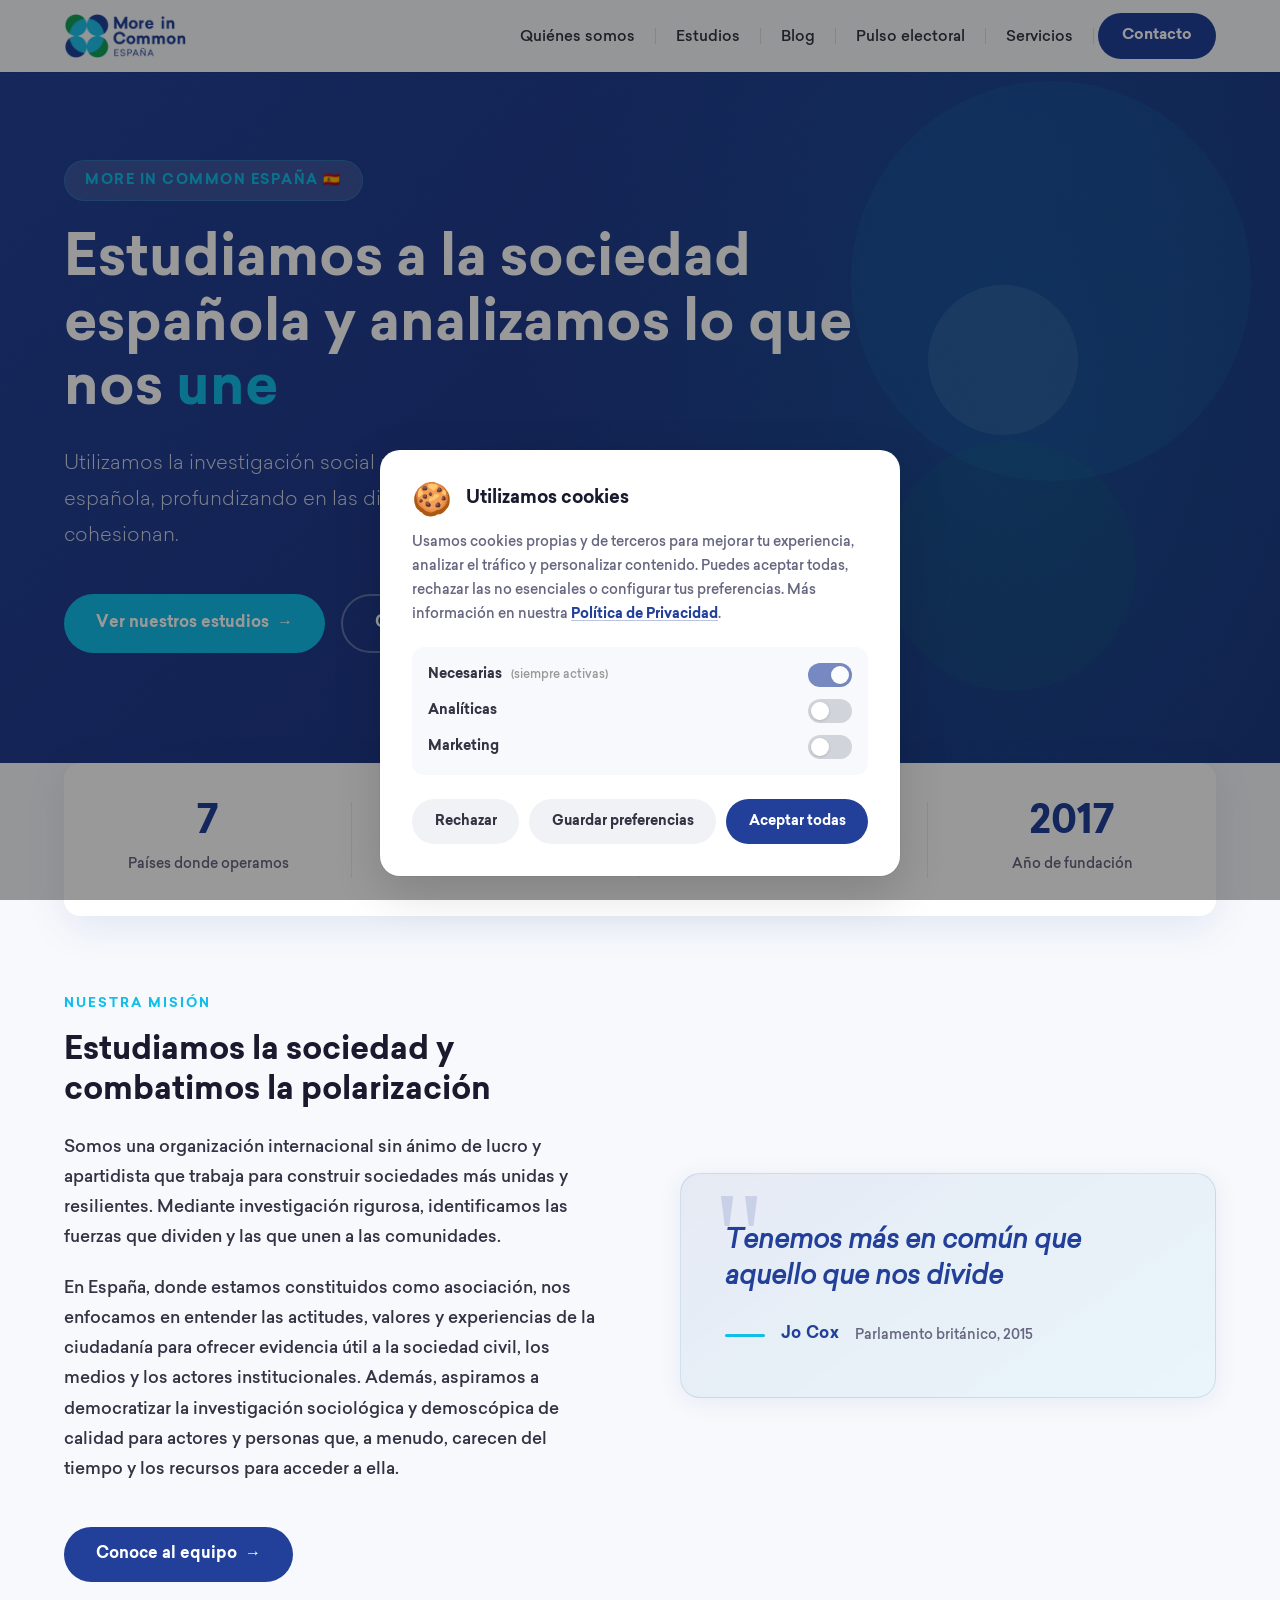
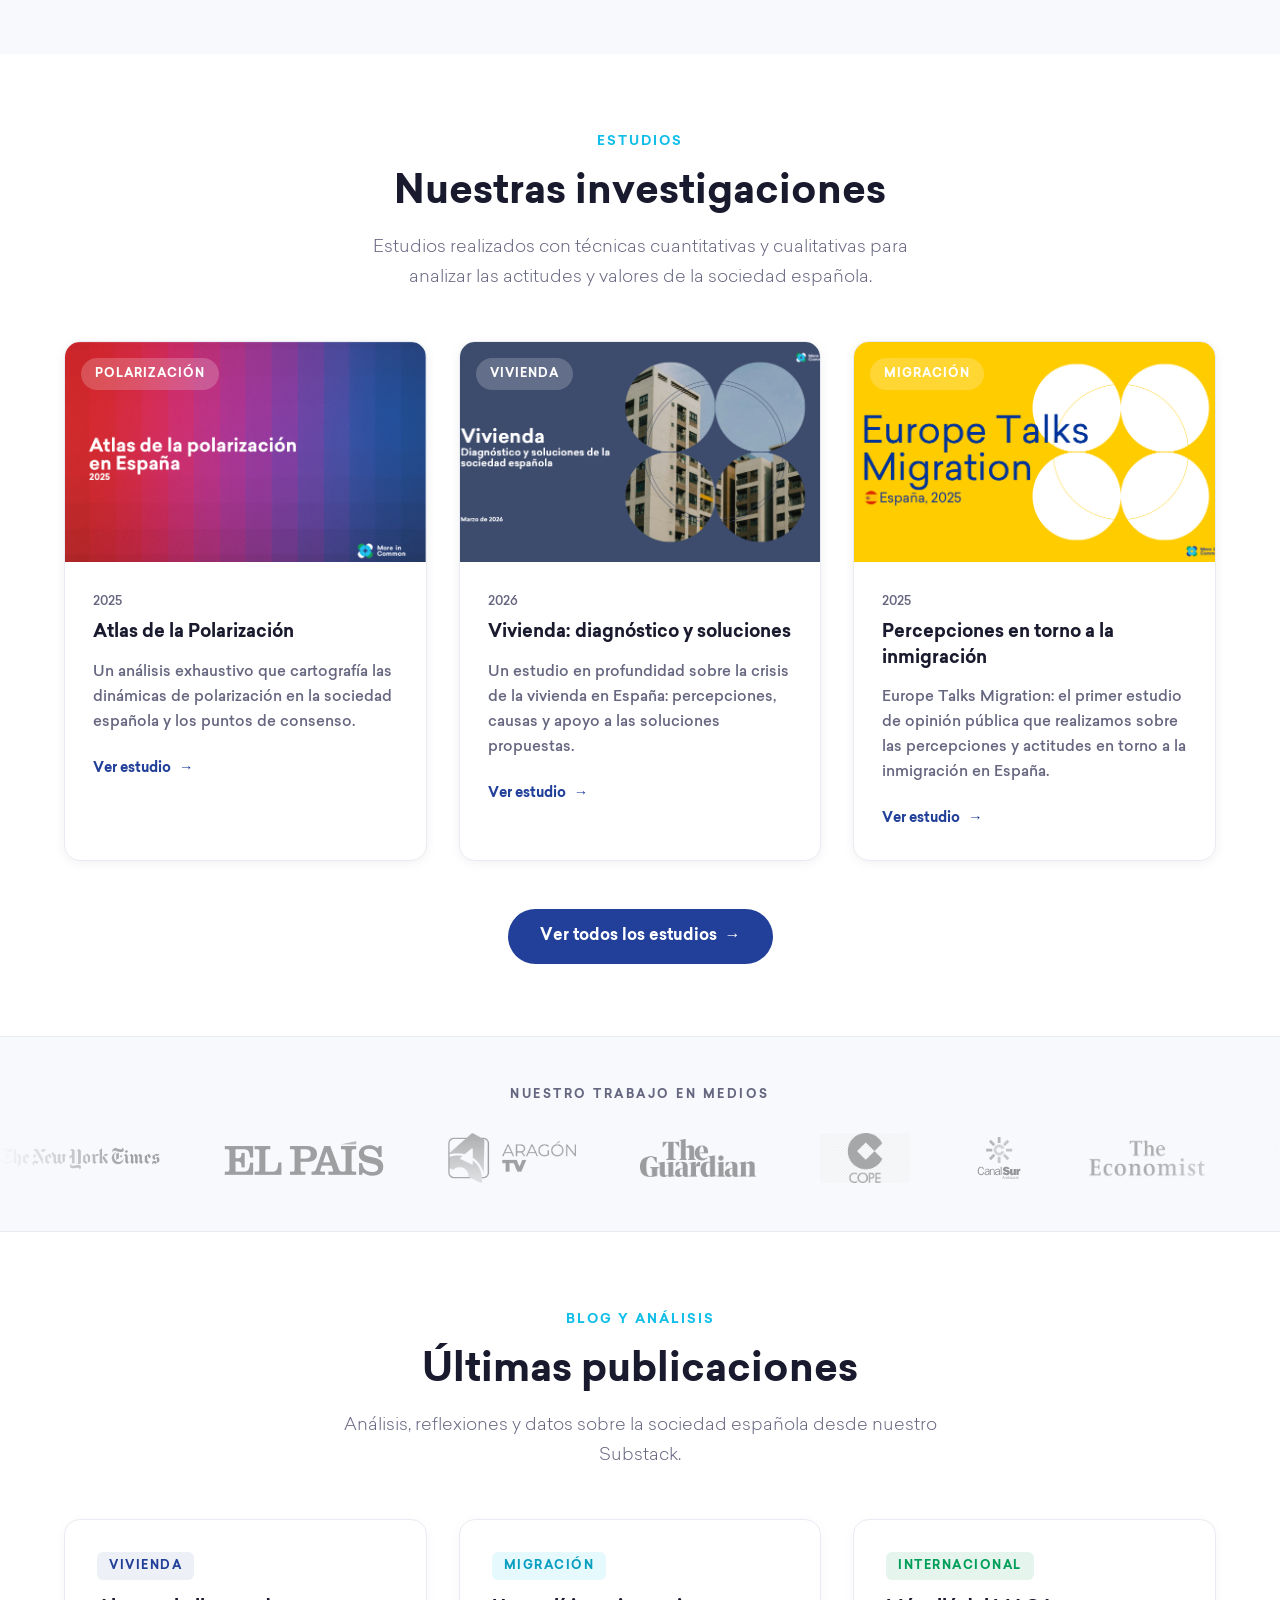
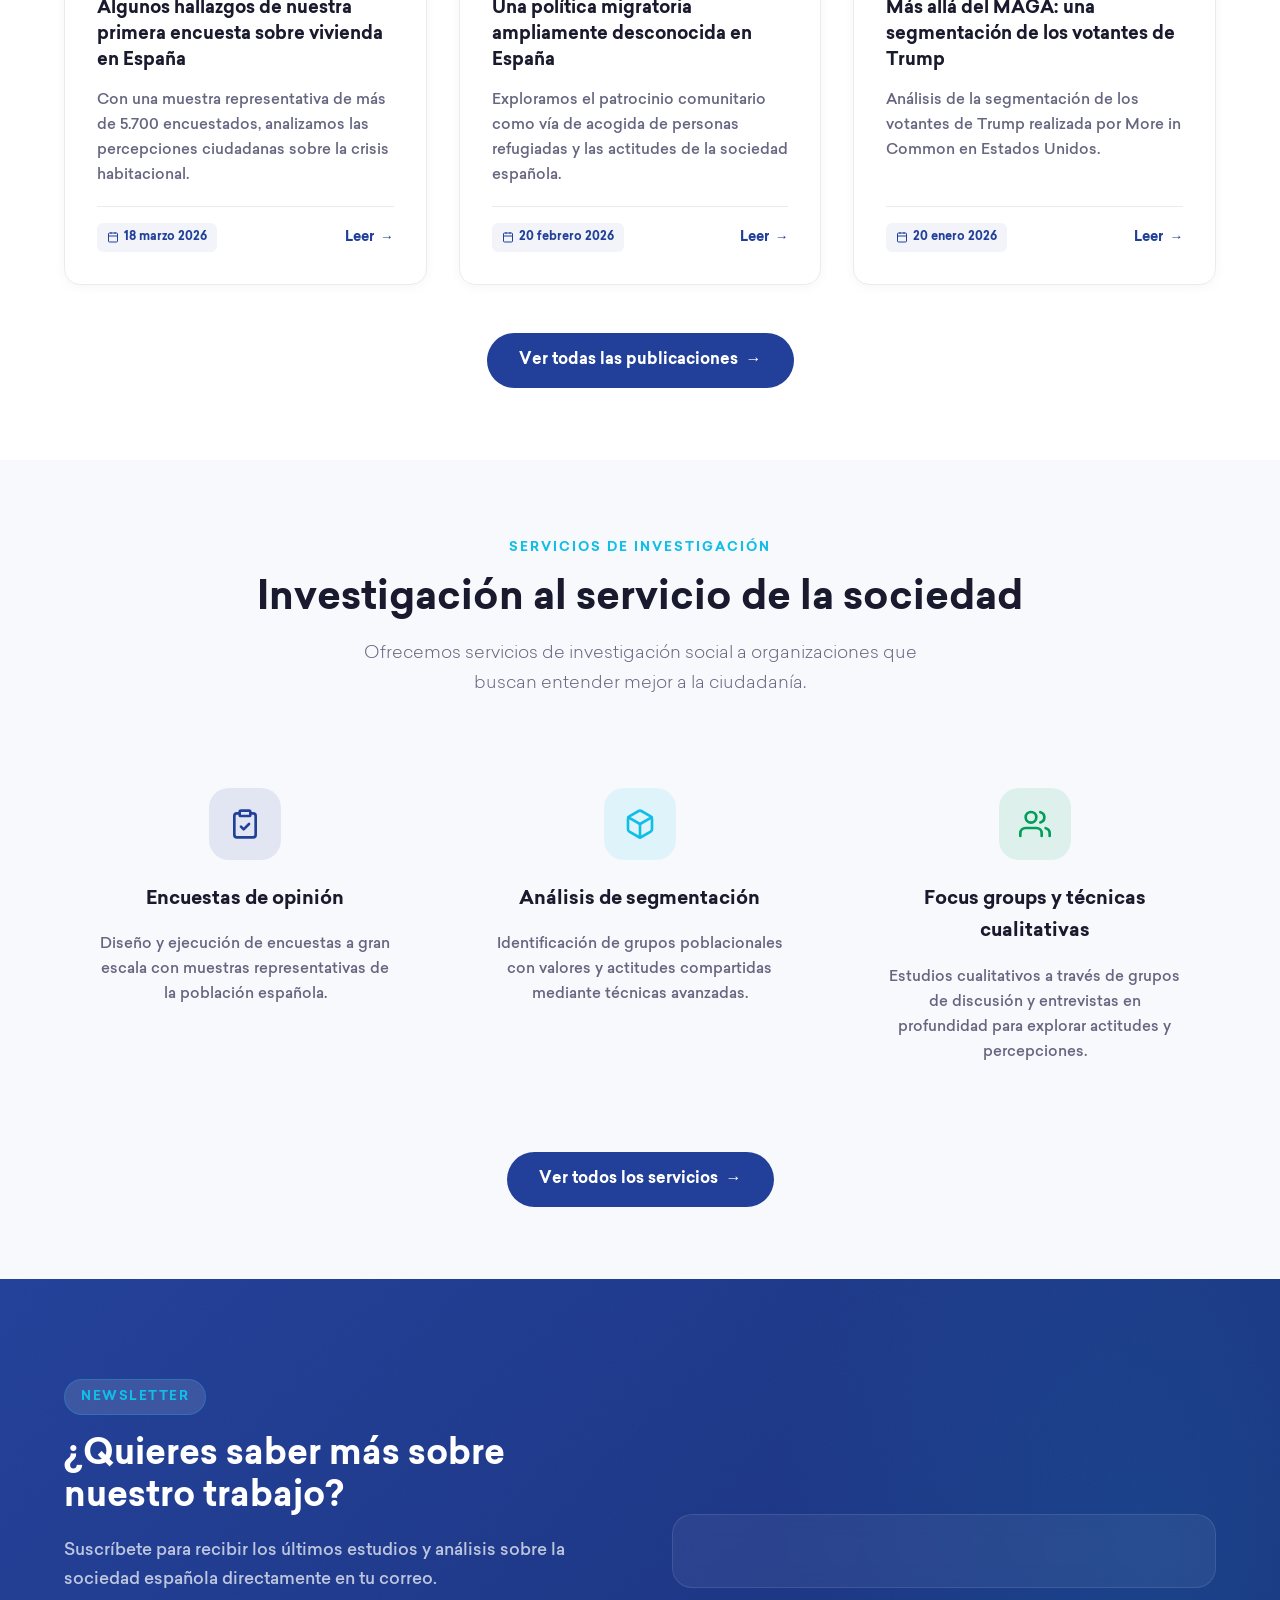
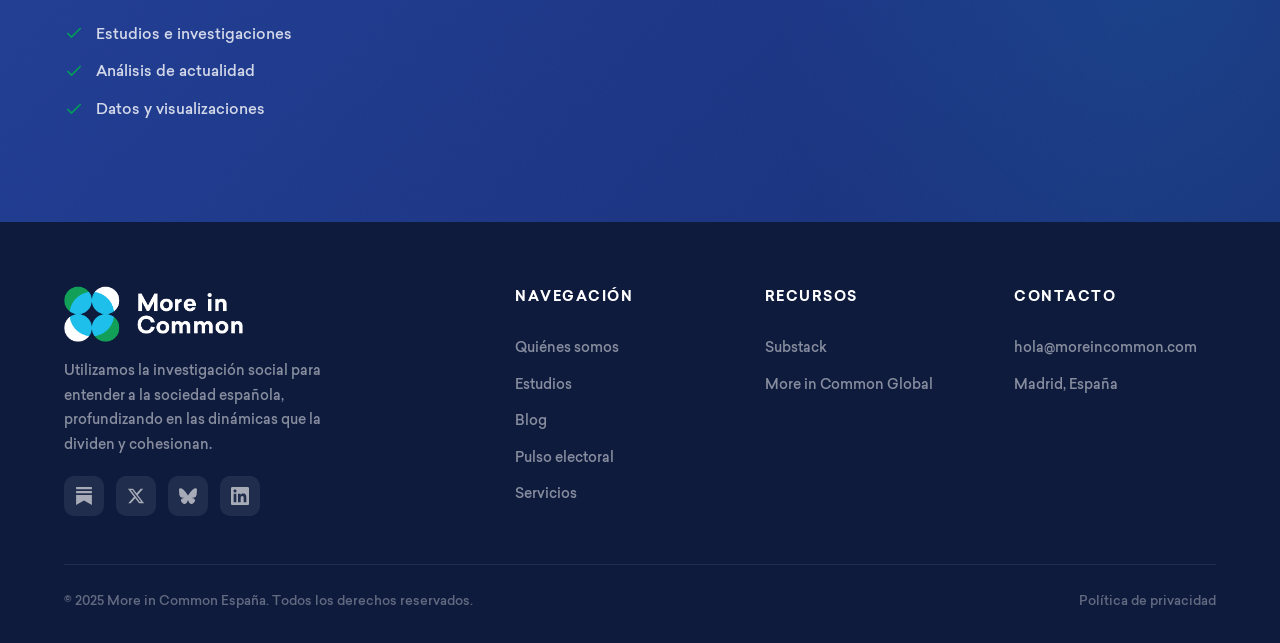
==== index.html @ 40e2f889 "404 analytics" ====
<!DOCTYPE html>
<html lang="es">
<head>
  <meta charset="UTF-8">
  <meta name="viewport" content="width=device-width, initial-scale=1.0">
  <meta name="description" content="Utilizamos la investigación social para entender a la sociedad española, profundizando en las dinámicas que la dividen y cohesionan.">
  <meta property="og:title" content="More in Common España">
  <meta property="og:description" content="Utilizamos la investigación social para entender a la sociedad española, profundizando en las dinámicas que la dividen y cohesionan.">
  <meta property="og:image" content="https://moreincommon.es/images/og-image.png">
  <meta property="og:image:width" content="1200">
  <meta property="og:image:height" content="630">
  <meta property="og:url" content="https://moreincommon.es/">
  <meta property="og:type" content="website">
  <meta property="og:locale" content="es_ES">
  <meta property="og:site_name" content="More in Common España">
  <meta name="twitter:card" content="summary_large_image">
  <meta name="twitter:title" content="More in Common España">
  <meta name="twitter:description" content="Utilizamos la investigación social para entender a la sociedad española, profundizando en las dinámicas que la dividen y cohesionan.">
  <meta name="twitter:image" content="https://moreincommon.es/images/og-image.png">
  <title>More in Common España</title>
  <link rel="canonical" href="https://moreincommon.es/">
  <link rel="icon" type="image/svg+xml" href="images/favicon.svg">
  <link rel="icon" type="image/png" href="images/favicon.png">
  <link rel="apple-touch-icon" href="images/favicon.png">
  <link rel="stylesheet" href="css/styles.css">
  <link rel="stylesheet" href="css/cookie.css">
  <script type="application/ld+json">
  {
    "@context": "https://schema.org",
    "@graph": [
      {
        "@type": "Organization",
        "@id": "https://moreincommon.es/#organization",
        "name": "More in Common España",
        "url": "https://moreincommon.es",
        "logo": {
          "@type": "ImageObject",
          "url": "https://moreincommon.es/images/MiC_logo.png"
        },
        "description": "Organización internacional sin ánimo de lucro de investigación social dedicada a entender las dinámicas que dividen y cohesionan a la sociedad española.",
        "sameAs": [
          "https://x.com/moreincommones",
          "https://www.linkedin.com/company/more-in-common-españa/",
          "https://bsky.app/profile/moreincommones.bsky.social",
          "https://moreincommones.substack.com"
        ],
        "contactPoint": {
          "@type": "ContactPoint",
          "email": "hola@moreincommon.com",
          "contactType": "general"
        },
        "address": {
          "@type": "PostalAddress",
          "addressLocality": "Madrid",
          "addressCountry": "ES"
        },
        "foundingDate": "2017",
        "nonprofitStatus": "NonprofitType"
      },
      {
        "@type": "WebSite",
        "@id": "https://moreincommon.es/#website",
        "name": "More in Common España",
        "url": "https://moreincommon.es",
        "publisher": {
          "@id": "https://moreincommon.es/#organization"
        },
        "inLanguage": "es"
      }
    ]
  }
  </script>
  <!-- Google Analytics (GA4) with Consent Mode -->
  <script src="js/analytics.js"></script>
</head>
<body>

  <!-- ============ NAVIGATION ============ -->
  <nav class="navbar" id="navbar">
    <div class="nav-container">
      <a href="index.html" class="nav-logo">
        <img src="images/MiC_logo.png" alt="More in Common España">
      </a>
      <ul class="nav-links" id="navLinks">
        <li><a href="quienes-somos.html">Quiénes somos</a></li>
        <li><a href="estudios.html">Estudios</a></li>
        <li><a href="blog.html">Blog</a></li>
        <li><a href="pulso-electoral.html">Pulso electoral</a></li>
        <li><a href="servicios.html">Servicios</a></li>
        <li><a href="mailto:hola@moreincommon.com" class="nav-cta">Contacto</a></li>
      </ul>
      <div class="hamburger" id="hamburger" aria-label="Abrir menú" role="button" tabindex="0">
        <span></span>
        <span></span>
        <span></span>
      </div>
    </div>
  </nav>

  <!-- ============ HERO ============ -->
  <section class="hero" id="inicio">
    <div class="container">
      <div class="hero-content">
        <span class="hero-label">More in Common España 🇪🇸</span>
        <h1>Estudiamos a la sociedad española y analizamos lo que nos <span class="highlight">une</span></h1>
        <p>Utilizamos la investigación social para entender a la sociedad española, profundizando en las dinámicas que la dividen y cohesionan.</p>
        <div class="hero-buttons">
          <a href="estudios.html" class="btn btn-primary">Ver nuestros estudios <span>→</span></a>
          <a href="quienes-somos.html" class="btn btn-outline">Conócenos</a>
        </div>
      </div>
    </div>
    <div class="hero-shapes">
      <div class="shape shape-1"></div>
      <div class="shape shape-2"></div>
      <div class="shape shape-3"></div>
    </div>
  </section>

  <!-- ============ STATS BAR ============ -->
  <div class="stats-bar">
    <div class="stats-container">
      <div class="stats-grid">
        <div class="stat-item fade-in">
          <div class="stat-number">7</div>
          <div class="stat-label">Países donde operamos</div>
        </div>
        <div class="stat-item fade-in">
          <div class="stat-number">10+</div>
          <div class="stat-label">Estudios publicados en España</div>
        </div>
        <div class="stat-item fade-in">
          <div class="stat-number">50K+</div>
          <div class="stat-label">Encuestados en España</div>
        </div>
        <div class="stat-item fade-in">
          <div class="stat-number">2017</div>
          <div class="stat-label">Año de fundación</div>
        </div>
      </div>
    </div>
  </div>

  <!-- ============ NUESTRA MISIÓN ============ -->
  <section class="section about" id="mision" style="background: var(--color-off-white);">
    <div class="container">
      <div class="about-grid">
        <div class="about-content fade-in-left">
          <span class="section-tag">Nuestra misión</span>
          <h3>Estudiamos la sociedad y combatimos la polarización</h3>
          <p>Somos una organización internacional sin ánimo de lucro y apartidista que trabaja para construir sociedades más unidas y resilientes. Mediante investigación rigurosa, identificamos las fuerzas que dividen y las que unen a las comunidades.</p>
          <p>En España, donde estamos constituidos como asociación, nos enfocamos en entender las actitudes, valores y experiencias de la ciudadanía para ofrecer evidencia útil a la sociedad civil, los medios y los actores institucionales. Además, aspiramos a democratizar la investigación sociológica y demoscópica de calidad para actores y personas que, a menudo, carecen del tiempo y los recursos para acceder a ella.</p>
          <a href="quienes-somos.html" class="btn btn-dark" style="margin-top: 24px;">Conoce al equipo <span>→</span></a>
        </div>
        <div class="about-visual fade-in-right">
          <div class="quote-card-v2">
            <div class="quote-mark">"</div>
            <blockquote class="quote-text-v2">Tenemos más en común que aquello que nos divide</blockquote>
            <div class="quote-attribution">
              <div class="quote-line"></div>
              <span class="quote-author-v2">Jo Cox</span>
              <span class="quote-year">Parlamento británico, 2015</span>
            </div>
          </div>
        </div>
      </div>
    </div>
  </section>

  <!-- ============ ESTUDIOS PREVIEW ============ -->
  <section class="section studies" id="estudios">
    <div class="container">
      <div class="section-header fade-in">
        <span class="section-tag">Estudios</span>
        <h2 class="section-title">Nuestras investigaciones</h2>
        <p class="section-subtitle">Estudios realizados con técnicas cuantitativas y cualitativas para analizar las actitudes y valores de la sociedad española.</p>
      </div>
      <div class="studies-grid">
        <div class="study-card fade-in">
          <div class="study-card-image">
            <img src="images/estudios/atlas-polarizacion.png" alt="Atlas de la Polarización">
            <span class="study-category">Polarización</span>
          </div>
          <div class="study-card-content">
            <span class="study-date">2025</span>
            <h3>Atlas de la Polarización</h3>
            <p>Un análisis exhaustivo que cartografía las dinámicas de polarización en la sociedad española y los puntos de consenso.</p>
            <a href="estudios.html" class="study-link">Ver estudio <span class="arrow">→</span></a>
          </div>
        </div>
        <div class="study-card fade-in">
          <div class="study-card-image">
            <img src="images/estudios/vivienda-diagnostico-soluciones.png" alt="Vivienda: diagnóstico y soluciones">
            <span class="study-category">Vivienda</span>
          </div>
          <div class="study-card-content">
            <span class="study-date">2026</span>
            <h3>Vivienda: diagnóstico y soluciones</h3>
            <p>Un estudio en profundidad sobre la crisis de la vivienda en España: percepciones, causas y apoyo a las soluciones propuestas.</p>
            <a href="estudios.html" class="study-link">Ver estudio <span class="arrow">→</span></a>
          </div>
        </div>
        <div class="study-card fade-in">
          <div class="study-card-image">
            <img src="images/estudios/percepciones-inmigracion.png" alt="Percepciones en torno a la inmigración">
            <span class="study-category">Migración</span>
          </div>
          <div class="study-card-content">
            <span class="study-date">2025</span>
            <h3>Percepciones en torno a la inmigración</h3>
            <p>Europe Talks Migration: el primer estudio de opinión pública que realizamos sobre las percepciones y actitudes en torno a la inmigración en España.</p>
            <a href="estudios.html" class="study-link">Ver estudio <span class="arrow">→</span></a>
          </div>
        </div>
      </div>
      <div class="section-more fade-in">
        <a href="estudios.html" class="btn btn-dark">Ver todos los estudios <span>→</span></a>
      </div>
    </div>
  </section>

  <!-- ============ MEDIA MARQUEE ============ -->
  <section class="media-section">
    <p class="media-label">Nuestro trabajo en medios</p>
    <div class="marquee">
      <div class="marquee-track">
        <!-- Internacional → Nacional → Regional pattern -->
        <img class="marquee-logo" src="images/medios/nytimes.png" alt="The New York Times">
        <img class="marquee-logo" src="images/medios/elpais.png" alt="El País">
        <img class="marquee-logo marquee-logo-lg" src="images/medios/aragon_tv.png" alt="Aragón TV">
        <img class="marquee-logo" src="images/medios/theguardian.png" alt="The Guardian">
        <img class="marquee-logo marquee-logo-lg" src="images/medios/cope.png" alt="COPE">
        <img class="marquee-logo marquee-logo-lg" src="images/medios/canalsur.svg" alt="Canal Sur">
        <img class="marquee-logo" src="images/medios/economist.png" alt="The Economist">
        <img class="marquee-logo marquee-logo-lg" src="images/medios/antena3.jpg" alt="Antena 3">
        <img class="marquee-logo marquee-logo-lg" src="images/medios/eitb.png" alt="EITB">
        <img class="marquee-logo marquee-logo-lg" src="images/medios/ft.png" alt="Financial Times">
        <img class="marquee-logo" src="images/medios/elmundo.png" alt="El Mundo">
        <img class="marquee-logo" src="images/medios/elperiodico.png" alt="El Periódico">
        <img class="marquee-logo marquee-logo-lg" src="images/medios/lasexta.svg" alt="La Sexta">
        <img class="marquee-logo marquee-logo-lg" src="images/medios/rtve.png" alt="RTVE">
        <img class="marquee-logo marquee-logo-lg" src="images/medios/onda_cero.png" alt="Onda Cero">
        <!-- Duplicate for seamless loop -->
        <img class="marquee-logo" src="images/medios/nytimes.png" alt="The New York Times">
        <img class="marquee-logo" src="images/medios/elpais.png" alt="El País">
        <img class="marquee-logo marquee-logo-lg" src="images/medios/aragon_tv.png" alt="Aragón TV">
        <img class="marquee-logo" src="images/medios/theguardian.png" alt="The Guardian">
        <img class="marquee-logo marquee-logo-lg" src="images/medios/cope.png" alt="COPE">
        <img class="marquee-logo marquee-logo-lg" src="images/medios/canalsur.svg" alt="Canal Sur">
        <img class="marquee-logo" src="images/medios/economist.png" alt="The Economist">
        <img class="marquee-logo marquee-logo-lg" src="images/medios/antena3.jpg" alt="Antena 3">
        <img class="marquee-logo marquee-logo-lg" src="images/medios/eitb.png" alt="EITB">
        <img class="marquee-logo marquee-logo-lg" src="images/medios/ft.png" alt="Financial Times">
        <img class="marquee-logo" src="images/medios/elmundo.png" alt="El Mundo">
        <img class="marquee-logo" src="images/medios/elperiodico.png" alt="El Periódico">
        <img class="marquee-logo marquee-logo-lg" src="images/medios/lasexta.svg" alt="La Sexta">
        <img class="marquee-logo marquee-logo-lg" src="images/medios/rtve.png" alt="RTVE">
        <img class="marquee-logo marquee-logo-lg" src="images/medios/onda_cero.png" alt="Onda Cero">
      </div>
    </div>
  </section>

  <!-- ============ BLOG PREVIEW ============ -->
  <section class="section blog" id="blog" style="background: var(--color-white);">
    <div class="container">
      <div class="section-header fade-in">
        <span class="section-tag">Blog y análisis</span>
        <h2 class="section-title">Últimas publicaciones</h2>
        <p class="section-subtitle">Análisis, reflexiones y datos sobre la sociedad española desde nuestro Substack.</p>
      </div>
      <div class="blog-grid">
        <a href="https://moreincommones.substack.com" target="_blank" class="blog-card fade-in">
          <span class="blog-card-tag tag-blue">Vivienda</span>
          <h3>Algunos hallazgos de nuestra primera encuesta sobre vivienda en España</h3>
          <p>Con una muestra representativa de más de 5.700 encuestados, analizamos las percepciones ciudadanas sobre la crisis habitacional.</p>
          <div class="blog-card-footer">
            <span class="blog-card-date">18 marzo 2026</span>
            <span class="blog-card-read">Leer <span>→</span></span>
          </div>
        </a>
        <a href="https://moreincommones.substack.com" target="_blank" class="blog-card fade-in">
          <span class="blog-card-tag tag-cyan">Migración</span>
          <h3>Una política migratoria ampliamente desconocida en España</h3>
          <p>Exploramos el patrocinio comunitario como vía de acogida de personas refugiadas y las actitudes de la sociedad española.</p>
          <div class="blog-card-footer">
            <span class="blog-card-date">20 febrero 2026</span>
            <span class="blog-card-read">Leer <span>→</span></span>
          </div>
        </a>
        <a href="https://moreincommones.substack.com" target="_blank" class="blog-card fade-in">
          <span class="blog-card-tag tag-green">Internacional</span>
          <h3>Más allá del MAGA: una segmentación de los votantes de Trump</h3>
          <p>Análisis de la segmentación de los votantes de Trump realizada por More in Common en Estados Unidos.</p>
          <div class="blog-card-footer">
            <span class="blog-card-date">20 enero 2026</span>
            <span class="blog-card-read">Leer <span>→</span></span>
          </div>
        </a>
      </div>
      <div class="section-more fade-in">
        <a href="blog.html" class="btn btn-dark">Ver todas las publicaciones <span>→</span></a>
      </div>
    </div>
  </section>

  <!-- ============ SERVICIOS PREVIEW ============ -->
  <section class="section services" id="servicios" style="background: var(--color-off-white);">
    <div class="container">
      <div class="section-header fade-in">
        <span class="section-tag">Servicios de investigación</span>
        <h2 class="section-title">Investigación al servicio de la sociedad</h2>
        <p class="section-subtitle">Ofrecemos servicios de investigación social a organizaciones que buscan entender mejor a la ciudadanía.</p>
      </div>
      <div class="services-grid">
        <div class="service-card fade-in">
          <div class="service-icon si-blue">
            <svg width="32" height="32" fill="none" stroke="currentColor" stroke-width="2" stroke-linecap="round" stroke-linejoin="round" viewBox="0 0 24 24"><path d="M16 4h2a2 2 0 0 1 2 2v14a2 2 0 0 1-2 2H6a2 2 0 0 1-2-2V6a2 2 0 0 1 2-2h2"/><rect x="8" y="2" width="8" height="4" rx="1" ry="1"/><path d="M9 14l2 2 4-4"/></svg>
          </div>
          <h3>Encuestas de opinión</h3>
          <p>Diseño y ejecución de encuestas a gran escala con muestras representativas de la población española.</p>
        </div>
        <div class="service-card fade-in">
          <div class="service-icon si-cyan">
            <svg width="32" height="32" fill="none" stroke="currentColor" stroke-width="2" stroke-linecap="round" stroke-linejoin="round" viewBox="0 0 24 24"><path d="M21 16V8a2 2 0 0 0-1-1.73l-7-4a2 2 0 0 0-2 0l-7 4A2 2 0 0 0 3 8v8a2 2 0 0 0 1 1.73l7 4a2 2 0 0 0 2 0l7-4A2 2 0 0 0 21 16z"/><polyline points="3.27 6.96 12 12.01 20.73 6.96"/><line x1="12" y1="22.08" x2="12" y2="12"/></svg>
          </div>
          <h3>Análisis de segmentación</h3>
          <p>Identificación de grupos poblacionales con valores y actitudes compartidas mediante técnicas avanzadas.</p>
        </div>
        <div class="service-card fade-in">
          <div class="service-icon si-green">
            <svg width="32" height="32" fill="none" stroke="currentColor" stroke-width="2" stroke-linecap="round" stroke-linejoin="round" viewBox="0 0 24 24"><path d="M17 21v-2a4 4 0 0 0-4-4H5a4 4 0 0 0-4 4v2"/><circle cx="9" cy="7" r="4"/><path d="M23 21v-2a4 4 0 0 0-3-3.87"/><path d="M16 3.13a4 4 0 0 1 0 7.75"/></svg>
          </div>
          <h3>Focus groups y técnicas cualitativas</h3>
          <p>Estudios cualitativos a través de grupos de discusión y entrevistas en profundidad para explorar actitudes y percepciones.</p>
        </div>
      </div>
      <div class="section-more fade-in">
        <a href="servicios.html" class="btn btn-dark">Ver todos los servicios <span>→</span></a>
      </div>
    </div>
  </section>

  <!-- ============ NEWSLETTER SECTION ============ -->
  <section class="newsletter-section" id="newsletter">
    <div class="container">
      <div class="newsletter-wrapper">
        <div class="newsletter-text">
          <span class="newsletter-tag">Newsletter</span>
          <h2>¿Quieres saber más sobre nuestro trabajo?</h2>
          <p>Suscríbete para recibir los últimos estudios y análisis sobre la sociedad española directamente en tu correo.</p>
          <div class="newsletter-features">
            <div class="newsletter-feature">
              <svg width="20" height="20" fill="none" stroke="currentColor" stroke-width="2" viewBox="0 0 24 24"><polyline points="20 6 9 17 4 12"/></svg>
              <span>Estudios e investigaciones</span>
            </div>
            <div class="newsletter-feature">
              <svg width="20" height="20" fill="none" stroke="currentColor" stroke-width="2" viewBox="0 0 24 24"><polyline points="20 6 9 17 4 12"/></svg>
              <span>Análisis de actualidad</span>
            </div>
            <div class="newsletter-feature">
              <svg width="20" height="20" fill="none" stroke="currentColor" stroke-width="2" viewBox="0 0 24 24"><polyline points="20 6 9 17 4 12"/></svg>
              <span>Datos y visualizaciones</span>
            </div>
          </div>
        </div>
        <div class="newsletter-form-container">
          <div class="newsletter-form">
            <script src="https://js-eu1.hsforms.net/forms/embed/26724274.js" defer></script>
            <div class="hs-form-frame" data-region="eu1" data-form-id="06fff910-1b04-4523-8947-7f3e236b85d2" data-portal-id="26724274"></div>
          </div>
        </div>
      </div>
    </div>
  </section>

  <!-- ============ FOOTER ============ -->
  <footer class="footer">
    <div class="container">
      <div class="footer-grid">
        <div class="footer-brand">
          <img src="images/mic_logo_white.png" alt="More in Common">
          <p>Utilizamos la investigación social para entender a la sociedad española, profundizando en las dinámicas que la dividen y cohesionan.</p>
          <div class="footer-social">
            <a href="https://moreincommones.substack.com" target="_blank" aria-label="Substack">
              <svg width="18" height="18" viewBox="0 0 24 24" fill="currentColor"><path d="M22.539 8.242H1.46V5.406h21.08v2.836zM1.46 10.812V24L12 18.11 22.54 24V10.812H1.46zM22.54 0H1.46v2.836h21.08V0z"/></svg>
            </a>
            <a href="https://x.com/moreincommones" target="_blank" aria-label="X / Twitter">
              <svg width="18" height="18" fill="currentColor" viewBox="0 0 24 24"><path d="M18.244 2.25h3.308l-7.227 8.26 8.502 11.24H16.17l-5.214-6.817L4.99 21.75H1.68l7.73-8.835L1.254 2.25H8.08l4.713 6.231zm-1.161 17.52h1.833L7.084 4.126H5.117z"/></svg>
            </a>
            <a href="https://bsky.app/profile/moreincommones.bsky.social" target="_blank" aria-label="Bluesky">
              <svg width="18" height="18" fill="currentColor" viewBox="0 0 16 16"><path d="M3.468 1.948C5.303 3.325 7.276 6.118 8 7.616c.725-1.498 2.698-4.29 4.532-5.668C13.855.955 16 .186 16 2.632c0 .489-.28 4.105-.444 4.692-.572 2.04-2.653 2.561-4.504 2.246 3.236.551 4.06 2.375 2.281 4.2-3.376 3.464-4.852-.87-5.23-1.98-.07-.204-.103-.3-.103-.218 0-.081-.033.014-.102.218-.379 1.1-1.855 5.444-5.231 1.98-1.778-1.825-.955-3.65 2.28-4.2-1.85.315-3.932-.205-4.503-2.246C.28 6.737 0 3.12 0 2.632 0 .186 2.145.955 3.468 1.948"/></svg>
            </a>
            <a href="https://www.linkedin.com/company/more-in-common-españa/" target="_blank" aria-label="LinkedIn">
              <svg width="18" height="18" fill="currentColor" viewBox="0 0 24 24"><path d="M20.447 20.452h-3.554v-5.569c0-1.328-.027-3.037-1.852-3.037-1.853 0-2.136 1.445-2.136 2.939v5.667H9.351V9h3.414v1.561h.046c.477-.9 1.637-1.85 3.37-1.85 3.601 0 4.267 2.37 4.267 5.455v6.286zM5.337 7.433c-1.144 0-2.063-.926-2.063-2.065 0-1.138.92-2.063 2.063-2.063 1.14 0 2.064.925 2.064 2.063 0 1.139-.925 2.065-2.064 2.065zm1.782 13.019H3.555V9h3.564v11.452zM22.225 0H1.771C.792 0 0 .774 0 1.729v20.542C0 23.227.792 24 1.771 24h20.451C23.2 24 24 23.227 24 22.271V1.729C24 .774 23.2 0 22.222 0h.003z"/></svg>
            </a>
          </div>
        </div>
        <div class="footer-col">
          <h4>Navegación</h4>
          <a href="quienes-somos.html">Quiénes somos</a>
          <a href="estudios.html">Estudios</a>
          <a href="blog.html">Blog</a>
          <a href="pulso-electoral.html">Pulso electoral</a>
          <a href="servicios.html">Servicios</a>
        </div>
        <div class="footer-col">
          <h4>Recursos</h4>
          <a href="https://moreincommones.substack.com" target="_blank">Substack</a>
          <a href="https://www.moreincommon.com" target="_blank">More in Common Global</a>
        </div>
        <div class="footer-col">
          <h4>Contacto</h4>
          <a href="mailto:hola@moreincommon.com">hola@moreincommon.com</a>
          <a href="#">Madrid, España</a>
        </div>
      </div>
      <div class="footer-bottom">
        <span>&copy; 2025 More in Common España. Todos los derechos reservados.</span>
        <a href="privacidad.html" style="color: rgba(255,255,255,0.35); transition: color 0.3s;">Política de privacidad</a>
      </div>
    </div>
  </footer>

  <script src="js/main.js"></script>
  <script src="js/cookie.js"></script>
</body>
</html>
---- css/styles.css ----
/* ============================================
   MORE IN COMMON SPAIN - STYLES
   Colors:
     Primary:   #2240 99 → #224099
     Secondary: #10BEE8
     Third:     #009E59
   Font: Sailec
   ============================================ */

/* --- Font Faces --- */
@font-face {
  font-family: 'Sailec';
  src: url('../fonts/Sailec Thin.ttf') format('truetype');
  font-weight: 100;
  font-style: normal;
}

@font-face {
  font-family: 'Sailec';
  src: url('../fonts/Sailec Light.ttf') format('truetype');
  font-weight: 300;
  font-style: normal;
}

@font-face {
  font-family: 'Sailec';
  src: url('../fonts/Sailec Medium.ttf') format('truetype');
  font-weight: 500;
  font-style: normal;
}

@font-face {
  font-family: 'Sailec';
  src: url('../fonts/Sailec Bold.ttf') format('truetype');
  font-weight: 700;
  font-style: normal;
}

@font-face {
  font-family: 'Sailec';
  src: url('../fonts/Sailec Regular Italic.ttf') format('truetype');
  font-weight: 400;
  font-style: italic;
}

/* --- CSS Variables --- */
:root {
  --color-primary: #224099;
  --color-secondary: #10BEE8;
  --color-tertiary: #009E59;
  --color-white: #ffffff;
  --color-off-white: #f7f9fc;
  --color-light-gray: #e8ecf2;
  --color-dark: #1a1a2e;
  --color-text: #333344;
  --color-text-light: #666680;
  --font-main: 'Sailec', -apple-system, BlinkMacSystemFont, 'Segoe UI', sans-serif;
  --max-width: 1200px;
  --section-padding: 72px 0;
  --transition: all 0.3s ease;
}

/* --- Reset & Base --- */
*, *::before, *::after {
  margin: 0;
  padding: 0;
  box-sizing: border-box;
}

html {
  scroll-behavior: smooth;
  font-size: 16px;
}

body {
  font-family: var(--font-main);
  color: var(--color-text);
  line-height: 1.7;
  background: var(--color-white);
  overflow-x: hidden;
}

img {
  max-width: 100%;
  height: auto;
  display: block;
}

a {
  text-decoration: none;
  color: inherit;
  transition: var(--transition);
}

ul {
  list-style: none;
}

.container {
  max-width: var(--max-width);
  margin: 0 auto;
  padding: 0 24px;
}

/* --- NAVIGATION --- */
.navbar {
  position: fixed;
  top: 0;
  left: 0;
  width: 100%;
  z-index: 1000;
  background: rgba(255, 255, 255, 0.97);
  backdrop-filter: blur(12px);
  -webkit-backdrop-filter: blur(12px);
  box-shadow: 0 1px 0 rgba(0, 0, 0, 0.06);
  transition: var(--transition);
}

.navbar.scrolled {
  box-shadow: 0 4px 20px rgba(34, 64, 153, 0.08);
}

.nav-container {
  max-width: var(--max-width);
  margin: 0 auto;
  padding: 0 24px;
  display: flex;
  align-items: center;
  justify-content: space-between;
  height: 72px;
}

.nav-logo img {
  height: 44px;
  width: auto;
  max-width: 200px;
}

.nav-links {
  display: flex;
  align-items: center;
  gap: 4px;
}

.nav-links li {
  position: relative;
  display: flex;
  align-items: center;
}

.nav-links li:not(:last-child)::after {
  content: '';
  width: 1px;
  height: 16px;
  background: rgba(0, 0, 0, 0.1);
  margin-left: 4px;
  flex-shrink: 0;
}

.nav-links a {
  font-weight: 500;
  font-size: 0.95rem;
  color: var(--color-text);
  padding: 8px 16px;
  border-radius: 8px;
  transition: var(--transition);
  position: relative;
  white-space: nowrap;
}

.nav-links a:hover {
  color: var(--color-primary);
  background: rgba(34, 64, 153, 0.06);
}

.nav-links a.active {
  color: var(--color-primary);
  font-weight: 700;
}

.nav-cta {
  background: var(--color-primary) !important;
  color: var(--color-white) !important;
  font-weight: 600 !important;
  padding: 10px 24px !important;
  border-radius: 50px !important;
}

.nav-cta:hover {
  background: #1a3380 !important;
  transform: translateY(-1px);
  box-shadow: 0 4px 12px rgba(34, 64, 153, 0.3);
}

/* Hamburger */
.hamburger {
  display: none;
  flex-direction: column;
  cursor: pointer;
  gap: 5px;
  padding: 4px;
}

.hamburger span {
  width: 24px;
  height: 2.5px;
  background: var(--color-dark);
  border-radius: 2px;
  transition: var(--transition);
}

.hamburger.active span:nth-child(1) {
  transform: rotate(45deg) translate(5px, 5px);
}

.hamburger.active span:nth-child(2) {
  opacity: 0;
}

.hamburger.active span:nth-child(3) {
  transform: rotate(-45deg) translate(5px, -5px);
}

/* --- HERO SECTION --- */
@keyframes heroGradient {
  0% { background-position: 0% 50%; }
  50% { background-position: 100% 50%; }
  100% { background-position: 0% 50%; }
}

.hero {
  padding: 160px 0 160px;
  background: linear-gradient(135deg, #224099, #1a3380, #162c6e, #1a3380, #224099);
  background-size: 300% 300%;
  animation: heroGradient 12s ease infinite;
  position: relative;
  overflow: hidden;
}

.hero::before {
  content: '';
  position: absolute;
  top: -50%;
  right: -20%;
  width: 80%;
  height: 200%;
  background: radial-gradient(ellipse, rgba(16, 190, 232, 0.15) 0%, transparent 70%);
  pointer-events: none;
}

.hero::after {
  content: '';
  position: absolute;
  bottom: -30%;
  left: -10%;
  width: 60%;
  height: 150%;
  background: radial-gradient(ellipse, rgba(0, 158, 89, 0.1) 0%, transparent 70%);
  pointer-events: none;
}

.hero-content {
  position: relative;
  z-index: 1;
  max-width: 800px;
}

.hero-label {
  display: inline-block;
  background: rgba(255, 255, 255, 0.12);
  color: var(--color-secondary);
  font-weight: 600;
  font-size: 0.85rem;
  padding: 8px 20px;
  border-radius: 50px;
  letter-spacing: 1.5px;
  text-transform: uppercase;
  margin-bottom: 28px;
  border: 1px solid rgba(16, 190, 232, 0.25);
}

.hero h1 {
  font-size: 3.5rem;
  font-weight: 700;
  color: var(--color-white);
  line-height: 1.15;
  margin-bottom: 24px;
}

.hero h1 .highlight {
  color: var(--color-secondary);
}

.hero p {
  font-size: 1.25rem;
  color: rgba(255, 255, 255, 0.8);
  line-height: 1.8;
  margin-bottom: 40px;
  font-weight: 300;
  max-width: 620px;
}

.hero-buttons {
  display: flex;
  gap: 16px;
  flex-wrap: wrap;
}

.btn {
  display: inline-flex;
  align-items: center;
  gap: 8px;
  font-family: var(--font-main);
  font-weight: 600;
  font-size: 1rem;
  padding: 14px 32px;
  border-radius: 50px;
  border: none;
  cursor: pointer;
  transition: var(--transition);
}

.btn-primary {
  background: var(--color-secondary);
  color: var(--color-white);
}

.btn-primary:hover {
  background: #0dadd4;
  transform: translateY(-2px);
  box-shadow: 0 6px 20px rgba(16, 190, 232, 0.35);
}

.btn-outline {
  background: transparent;
  color: var(--color-white);
  border: 2px solid rgba(255, 255, 255, 0.3);
}

.btn-outline:hover {
  border-color: var(--color-white);
  background: rgba(255, 255, 255, 0.1);
  transform: translateY(-2px);
}

/* Decorative shapes in hero */
.hero-shapes {
  position: absolute;
  top: 0;
  right: 0;
  width: 45%;
  height: 100%;
  z-index: 0;
  pointer-events: none;
}

.shape {
  position: absolute;
  border-radius: 50%;
  opacity: 0.08;
}

.shape-1 {
  width: 400px;
  height: 400px;
  background: var(--color-secondary);
  top: 10%;
  right: 5%;
}

.shape-2 {
  width: 250px;
  height: 250px;
  background: var(--color-tertiary);
  bottom: 15%;
  right: 25%;
}

.shape-3 {
  width: 150px;
  height: 150px;
  background: var(--color-white);
  top: 35%;
  right: 35%;
}

/* --- STATS BAR --- */
.stats-bar {
  background: var(--color-off-white);
  padding: 0;
  position: relative;
  z-index: 2;
  margin-top: -50px;
}

.stats-container {
  max-width: var(--max-width);
  margin: 0 auto;
  padding: 0 24px;
}

.stats-grid {
  display: grid;
  grid-template-columns: repeat(4, 1fr);
  background: var(--color-white);
  border-radius: 16px;
  box-shadow: 0 10px 40px rgba(34, 64, 153, 0.1);
  overflow: hidden;
}

.stat-item {
  text-align: center;
  padding: 40px 24px;
  position: relative;
}

.stat-item:not(:last-child)::after {
  content: '';
  position: absolute;
  right: 0;
  top: 25%;
  height: 50%;
  width: 1px;
  background: var(--color-light-gray);
}

.stat-number {
  font-size: 2.5rem;
  font-weight: 700;
  color: var(--color-primary);
  line-height: 1;
  margin-bottom: 8px;
}

.stat-label {
  font-size: 0.9rem;
  color: var(--color-text-light);
  font-weight: 500;
}

/* --- MEDIA MARQUEE --- */
.media-section {
  padding: 48px 0;
  background: var(--color-off-white);
  border-top: 1px solid var(--color-light-gray);
  border-bottom: 1px solid var(--color-light-gray);
  overflow: hidden;
}

.media-label {
  text-align: center;
  font-size: 0.75rem;
  font-weight: 700;
  text-transform: uppercase;
  letter-spacing: 2.5px;
  color: var(--color-text-light);
  margin-bottom: 28px;
}

.marquee {
  position: relative;
  width: 100%;
  overflow: hidden;
  mask-image: linear-gradient(to right, transparent, black 10%, black 90%, transparent);
  -webkit-mask-image: linear-gradient(to right, transparent, black 10%, black 90%, transparent);
}

@keyframes marqueeScroll {
  0% { transform: translateX(0); }
  100% { transform: translateX(-50%); }
}

.marquee-track {
  display: flex;
  align-items: center;
  gap: 64px;
  width: max-content;
  animation: marqueeScroll 45s linear infinite;
}

.marquee:hover .marquee-track {
  animation-play-state: paused;
}

.marquee-logo {
  height: 38px;
  max-width: 160px;
  width: auto;
  object-fit: contain;
  opacity: 0.4;
  transition: opacity 0.3s;
  flex-shrink: 0;
  filter: grayscale(100%);
}

.marquee-logo:hover {
  opacity: 0.7;
}

.marquee-logo-lg {
  height: 50px;
  max-width: 180px;
}

@media (max-width: 768px) {
  .marquee-track {
    gap: 48px;
  }

  .marquee-logo {
    height: 28px;
    max-width: 120px;
  }

  .marquee-logo-lg {
    height: 36px;
    max-width: 140px;
  }
}

/* --- SECTION COMMON --- */
.section {
  padding: var(--section-padding);
}

.section-header {
  text-align: center;
  margin-bottom: 48px;
}

.section-tag {
  display: inline-block;
  font-size: 0.8rem;
  font-weight: 700;
  letter-spacing: 2px;
  text-transform: uppercase;
  color: var(--color-secondary);
  margin-bottom: 16px;
}

.section-title {
  font-size: 2.5rem;
  font-weight: 700;
  color: var(--color-dark);
  margin-bottom: 16px;
  line-height: 1.2;
}

.section-subtitle {
  font-size: 1.1rem;
  color: var(--color-text-light);
  max-width: 600px;
  margin: 0 auto;
  font-weight: 300;
}

.date-badge {
  display: inline-block;
  background: rgba(16, 190, 232, 0.1);
  color: var(--color-secondary);
  font-size: 0.8rem;
  font-weight: 700;
  padding: 6px 16px;
  border-radius: 50px;
  letter-spacing: 0.5px;
  margin-bottom: 16px;
  border: 1px solid rgba(16, 190, 232, 0.2);
}

/* --- QUIENES SOMOS --- */
.about {
  background: var(--color-off-white);
}

.about-grid {
  display: grid;
  grid-template-columns: 1fr 1fr;
  gap: 80px;
  align-items: center;
}

.about-content h3 {
  font-size: 2rem;
  color: var(--color-dark);
  margin-bottom: 20px;
  font-weight: 700;
  line-height: 1.25;
}

.about-content p {
  font-size: 1.05rem;
  color: var(--color-text);
  margin-bottom: 20px;
  line-height: 1.8;
}

.about-values {
  display: grid;
  grid-template-columns: 1fr 1fr;
  gap: 24px;
  margin-top: 36px;
}

.value-card {
  background: var(--color-white);
  padding: 28px;
  border-radius: 12px;
  box-shadow: 0 2px 12px rgba(0, 0, 0, 0.04);
  transition: var(--transition);
}

.value-card:hover {
  transform: translateY(-4px);
  box-shadow: 0 8px 24px rgba(34, 64, 153, 0.1);
}

.value-icon {
  width: 48px;
  height: 48px;
  border-radius: 12px;
  display: flex;
  align-items: center;
  justify-content: center;
  font-size: 1.4rem;
  margin-bottom: 16px;
}

.value-icon.blue { background: rgba(34, 64, 153, 0.1); color: var(--color-primary); }
.value-icon.cyan { background: rgba(16, 190, 232, 0.1); color: var(--color-secondary); }
.value-icon.green { background: rgba(0, 158, 89, 0.1); color: var(--color-tertiary); }

.value-card h4 {
  font-size: 1rem;
  color: var(--color-dark);
  margin-bottom: 8px;
  font-weight: 700;
}

.value-card p {
  font-size: 0.9rem;
  color: var(--color-text-light);
  line-height: 1.6;
}

/* About visual side */
.about-visual {
  position: relative;
}

.about-image-main {
  width: 100%;
  aspect-ratio: 4/3;
  background: linear-gradient(135deg, var(--color-primary), #1a3380);
  border-radius: 20px;
  display: flex;
  align-items: center;
  justify-content: center;
  overflow: hidden;
  position: relative;
}

.about-image-main .pattern-grid {
  position: absolute;
  top: 0;
  left: 0;
  width: 100%;
  height: 100%;
  background-image:
    radial-gradient(circle at 25% 25%, rgba(16, 190, 232, 0.3) 0%, transparent 50%),
    radial-gradient(circle at 75% 75%, rgba(0, 158, 89, 0.2) 0%, transparent 50%);
}

.about-image-main .icon-large {
  font-size: 5rem;
  color: rgba(255, 255, 255, 0.9);
  z-index: 1;
}

.about-floating-card {
  position: absolute;
  bottom: -24px;
  right: -24px;
  background: var(--color-white);
  padding: 20px 28px;
  border-radius: 12px;
  box-shadow: 0 8px 30px rgba(0, 0, 0, 0.12);
  display: flex;
  align-items: center;
  gap: 16px;
}

.about-floating-card .afc-icon {
  width: 48px;
  height: 48px;
  background: rgba(0, 158, 89, 0.1);
  border-radius: 50%;
  display: flex;
  align-items: center;
  justify-content: center;
  font-size: 1.3rem;
  color: var(--color-tertiary);
}

.about-floating-card .afc-text strong {
  display: block;
  font-size: 1.5rem;
  color: var(--color-dark);
  line-height: 1;
}

.about-floating-card .afc-text span {
  font-size: 0.85rem;
  color: var(--color-text-light);
}

/* Quote card v2 */
.quote-card-v2 {
  background: linear-gradient(145deg, rgba(34, 64, 153, 0.08) 0%, rgba(16, 190, 232, 0.06) 100%);
  border-radius: 20px;
  padding: 48px 44px;
  position: relative;
  border: 1px solid rgba(34, 64, 153, 0.12);
  box-shadow: 0 4px 24px rgba(34, 64, 153, 0.08);
}

.quote-mark {
  font-family: Georgia, 'Times New Roman', serif;
  font-size: 8rem;
  line-height: 0.6;
  color: var(--color-primary);
  opacity: 0.15;
  position: absolute;
  top: 24px;
  left: 32px;
  pointer-events: none;
}

.quote-text-v2 {
  font-size: 1.6rem;
  font-weight: 700;
  color: var(--color-primary);
  line-height: 1.4;
  margin: 0 0 28px 0;
  padding: 0;
  border: none;
  font-style: italic;
  position: relative;
  z-index: 1;
}

.quote-attribution {
  display: flex;
  align-items: center;
  gap: 16px;
}

.quote-line {
  width: 40px;
  height: 3px;
  background: var(--color-secondary);
  border-radius: 2px;
  flex-shrink: 0;
}

.quote-author-v2 {
  font-size: 1rem;
  font-weight: 700;
  color: var(--color-primary);
  letter-spacing: 0.3px;
}

.quote-year {
  font-size: 0.85rem;
  color: var(--color-text-light);
  font-weight: 400;
}

@media (max-width: 768px) {
  .quote-card-v2 {
    padding: 36px 28px;
  }

  .quote-text-v2 {
    font-size: 1.3rem;
  }

  .quote-mark {
    font-size: 6rem;
    top: 16px;
    left: 20px;
  }
}

/* --- ESTUDIOS --- */
.studies {
  background: var(--color-white);
}

.studies-grid {
  display: grid;
  grid-template-columns: repeat(3, 1fr);
  gap: 32px;
}

.study-card {
  background: var(--color-white);
  border-radius: 16px;
  overflow: hidden;
  box-shadow: 0 2px 12px rgba(0, 0, 0, 0.06);
  transition: var(--transition);
  border: 1px solid var(--color-light-gray);
}

.study-card:hover {
  transform: translateY(-6px);
  box-shadow: 0 12px 36px rgba(34, 64, 153, 0.12);
  border-color: transparent;
}

.study-card-image {
  height: 220px;
  position: relative;
  overflow: hidden;
}

.study-card-image img {
  width: 100%;
  height: 100%;
  object-fit: cover;
  object-position: top center;
  transition: var(--transition);
}

.study-card:hover .study-card-image img {
  transform: scale(1.03);
}

.study-card-image .study-gradient {
  width: 100%;
  height: 100%;
}

.gradient-1 {
  background: linear-gradient(135deg, #224099 0%, #10BEE8 100%);
}

.gradient-2 {
  background: linear-gradient(135deg, #009E59 0%, #10BEE8 100%);
}

.gradient-3 {
  background: linear-gradient(135deg, #224099 0%, #009E59 100%);
}

.study-card-image .study-icon {
  position: absolute;
  top: 50%;
  left: 50%;
  transform: translate(-50%, -50%);
  font-size: 3rem;
  color: rgba(255, 255, 255, 0.85);
}

.study-category {
  position: absolute;
  top: 16px;
  left: 16px;
  background: rgba(255, 255, 255, 0.2);
  backdrop-filter: blur(8px);
  color: var(--color-white);
  font-size: 0.75rem;
  font-weight: 600;
  padding: 6px 14px;
  border-radius: 50px;
  text-transform: uppercase;
  letter-spacing: 1px;
}

.study-card-content {
  padding: 28px;
}

.study-card-content h3 {
  font-size: 1.15rem;
  font-weight: 700;
  color: var(--color-dark);
  margin-bottom: 12px;
  line-height: 1.4;
}

.study-card-content p {
  font-size: 0.92rem;
  color: var(--color-text-light);
  line-height: 1.7;
  margin-bottom: 20px;
}

.study-link {
  display: inline-flex;
  align-items: center;
  gap: 8px;
  color: var(--color-primary);
  font-weight: 600;
  font-size: 0.9rem;
  transition: var(--transition);
}

.study-link:hover {
  gap: 12px;
  color: #1a3380;
}

.study-link .arrow {
  transition: var(--transition);
}

.study-download {
  display: inline-flex;
  align-items: center;
  gap: 8px;
  color: var(--color-white);
  background: var(--color-tertiary);
  font-weight: 600;
  font-size: 0.85rem;
  padding: 10px 20px;
  border-radius: 50px;
  transition: var(--transition);
  margin-top: 4px;
}

.study-download:hover {
  background: #008a4d;
  transform: translateY(-1px);
  box-shadow: 0 4px 12px rgba(0, 158, 89, 0.3);
}

.study-download svg {
  flex-shrink: 0;
}

.study-date {
  display: block;
  font-size: 0.8rem;
  color: var(--color-text-light);
  font-weight: 500;
  margin-bottom: 8px;
}

/* --- BLOG --- */
.blog {
  background: var(--color-off-white);
}

.blog-intro {
  text-align: center;
  margin-bottom: 48px;
}

.blog-intro p {
  font-size: 1.05rem;
  color: var(--color-text-light);
  max-width: 600px;
  margin: 0 auto 24px;
}

.blog-substack-btn {
  display: inline-flex;
  align-items: center;
  gap: 10px;
  background: #FF6719;
  color: var(--color-white);
  font-weight: 700;
  font-size: 1rem;
  padding: 14px 32px;
  border-radius: 50px;
  transition: var(--transition);
  font-family: var(--font-main);
}

.blog-substack-btn:hover {
  background: #e55b15;
  transform: translateY(-2px);
  box-shadow: 0 6px 20px rgba(255, 103, 25, 0.3);
}

.blog-grid {
  display: grid;
  grid-template-columns: repeat(3, 1fr);
  gap: 32px;
  margin-bottom: 48px;
}

.blog-card {
  background: var(--color-white);
  border-radius: 16px;
  padding: 32px;
  box-shadow: 0 2px 12px rgba(0, 0, 0, 0.04);
  transition: var(--transition);
  border: 1px solid var(--color-light-gray);
  display: flex;
  flex-direction: column;
}

.blog-card:hover {
  transform: translateY(-6px);
  box-shadow: 0 12px 36px rgba(34, 64, 153, 0.1);
  border-color: transparent;
}

.blog-card-tag {
  display: inline-block;
  font-size: 0.75rem;
  font-weight: 700;
  text-transform: uppercase;
  letter-spacing: 1.5px;
  padding: 4px 12px;
  border-radius: 6px;
  margin-bottom: 16px;
  width: fit-content;
}

.tag-blue { background: rgba(34, 64, 153, 0.08); color: var(--color-primary); }
.tag-cyan { background: rgba(16, 190, 232, 0.1); color: #0a9ec0; }
.tag-green { background: rgba(0, 158, 89, 0.1); color: var(--color-tertiary); }

.blog-card h3 {
  font-size: 1.15rem;
  font-weight: 700;
  color: var(--color-dark);
  margin-bottom: 12px;
  line-height: 1.4;
}

.blog-card p {
  font-size: 0.92rem;
  color: var(--color-text-light);
  line-height: 1.7;
  flex-grow: 1;
  margin-bottom: 20px;
}

.blog-card-footer {
  display: flex;
  align-items: center;
  justify-content: space-between;
  padding-top: 16px;
  border-top: 1px solid var(--color-light-gray);
}

.blog-card-date {
  font-size: 0.82rem;
  color: var(--color-text-light);
  font-weight: 500;
}

.blog-card-read {
  font-size: 0.85rem;
  color: var(--color-primary);
  font-weight: 600;
  display: flex;
  align-items: center;
  gap: 6px;
}

.blog-card-read:hover {
  gap: 10px;
}

.blog-cta {
  text-align: center;
}

/* --- Section More CTA --- */
.section-more {
  text-align: center;
  margin-top: 48px;
}

/* --- SERVICIOS --- */
.services {
  background: var(--color-white);
  position: relative;
}

.services-grid {
  display: grid;
  grid-template-columns: repeat(3, 1fr);
  gap: 32px;
}

.service-card {
  background: var(--color-off-white);
  border-radius: 16px;
  padding: 40px 32px;
  text-align: center;
  transition: var(--transition);
  border: 1px solid transparent;
  position: relative;
  overflow: hidden;
}

.service-card::before {
  content: '';
  position: absolute;
  top: 0;
  left: 0;
  width: 100%;
  height: 4px;
  background: var(--color-primary);
  transform: scaleX(0);
  transition: var(--transition);
}

.service-card:hover::before {
  transform: scaleX(1);
}

.service-card:hover {
  transform: translateY(-6px);
  box-shadow: 0 12px 36px rgba(34, 64, 153, 0.1);
  border-color: var(--color-light-gray);
  background: var(--color-white);
}

.service-icon {
  width: 72px;
  height: 72px;
  border-radius: 20px;
  display: flex;
  align-items: center;
  justify-content: center;
  font-size: 2rem;
  margin: 0 auto 24px;
  transition: var(--transition);
}

.service-card:hover .service-icon {
  transform: scale(1.1);
}

.si-blue { background: rgba(34, 64, 153, 0.1); color: var(--color-primary); }
.si-cyan { background: rgba(16, 190, 232, 0.1); color: var(--color-secondary); }
.si-green { background: rgba(0, 158, 89, 0.1); color: var(--color-tertiary); }

.service-card h3 {
  font-size: 1.2rem;
  font-weight: 700;
  color: var(--color-dark);
  margin-bottom: 14px;
}

.service-card p {
  font-size: 0.92rem;
  color: var(--color-text-light);
  line-height: 1.7;
}

/* Services CTA */
.services-cta {
  text-align: center;
  margin-top: 64px;
}

.services-cta p {
  font-size: 1.1rem;
  color: var(--color-text);
  margin-bottom: 20px;
}

.btn-dark {
  background: var(--color-primary);
  color: var(--color-white);
}

.btn-dark:hover {
  background: #1a3380;
  transform: translateY(-2px);
  box-shadow: 0 6px 20px rgba(34, 64, 153, 0.3);
}

/* --- NEWSLETTER SECTION --- */
.newsletter-section {
  background: linear-gradient(135deg, #224099, #1a3380, #162c6e, #1a3380, #224099);
  background-size: 300% 300%;
  animation: heroGradient 12s ease infinite;
  padding: 100px 0;
  position: relative;
  overflow: hidden;
}

.newsletter-section::before {
  content: '';
  position: absolute;
  top: -50%;
  right: -20%;
  width: 60%;
  height: 200%;
  background: radial-gradient(ellipse, rgba(16, 190, 232, 0.1) 0%, transparent 70%);
  pointer-events: none;
}

.newsletter-wrapper {
  display: grid;
  grid-template-columns: 1fr 1fr;
  gap: 64px;
  align-items: center;
  position: relative;
  z-index: 1;
}

.newsletter-tag {
  display: inline-block;
  background: rgba(255, 255, 255, 0.12);
  color: var(--color-secondary);
  font-weight: 600;
  font-size: 0.8rem;
  padding: 6px 16px;
  border-radius: 50px;
  letter-spacing: 1.5px;
  text-transform: uppercase;
  margin-bottom: 20px;
  border: 1px solid rgba(16, 190, 232, 0.25);
}

.newsletter-section h2 {
  font-size: 2.2rem;
  color: var(--color-white);
  margin-bottom: 16px;
  font-weight: 700;
  line-height: 1.2;
}

.newsletter-section p {
  font-size: 1.05rem;
  color: rgba(255, 255, 255, 0.7);
  line-height: 1.7;
  margin-bottom: 28px;
}

.newsletter-features {
  display: flex;
  flex-direction: column;
  gap: 12px;
}

.newsletter-feature {
  display: flex;
  align-items: center;
  gap: 12px;
  color: rgba(255, 255, 255, 0.8);
  font-size: 0.95rem;
  font-weight: 500;
}

.newsletter-feature svg {
  color: var(--color-tertiary);
  flex-shrink: 0;
}

.newsletter-form-container {
  background: rgba(255, 255, 255, 0.06);
  border: 1px solid rgba(255, 255, 255, 0.1);
  border-radius: 20px;
  padding: 36px;
  backdrop-filter: blur(10px);
  -webkit-backdrop-filter: blur(10px);
}

@media (max-width: 768px) {
  .newsletter-wrapper {
    grid-template-columns: 1fr;
    gap: 40px;
  }

  .newsletter-section {
    padding: 72px 0;
  }

  .newsletter-section h2 {
    font-size: 1.8rem;
  }

  .newsletter-form-container {
    padding: 24px;
  }
}

/* --- CONTACT CTA BANNER --- */
.cta-banner {
  background: linear-gradient(135deg, #224099, #1a3380, #162c6e, #1a3380, #224099);
  background-size: 300% 300%;
  animation: heroGradient 12s ease infinite;
  padding: 80px 0;
  text-align: center;
  position: relative;
  overflow: hidden;
}

.cta-banner::before {
  content: '';
  position: absolute;
  top: -50%;
  right: -20%;
  width: 60%;
  height: 200%;
  background: radial-gradient(ellipse, rgba(16, 190, 232, 0.12) 0%, transparent 70%);
  pointer-events: none;
}

.cta-banner h2 {
  font-size: 2.2rem;
  color: var(--color-white);
  margin-bottom: 16px;
  font-weight: 700;
  position: relative;
  z-index: 1;
}

.cta-banner p {
  font-size: 1.1rem;
  color: rgba(255, 255, 255, 0.75);
  margin-bottom: 32px;
  max-width: 500px;
  margin-left: auto;
  margin-right: auto;
  position: relative;
  z-index: 1;
}

.cta-banner .btn {
  position: relative;
  z-index: 1;
}

.newsletter-form {
  position: relative;
  z-index: 1;
  max-width: 600px;
  margin: 0 auto;
}

.newsletter-form iframe {
  border-radius: 12px;
}

/* HubSpot form overrides — aggressive selectors to beat HS specificity */
.newsletter-form *,
.newsletter-form label,
.newsletter-form .hs-form-field > label,
.newsletter-form .hs-form label,
.newsletter-form .hs_firstname > label,
.newsletter-form .hs_lastname > label,
.newsletter-form .hs_email > label,
.newsletter-form .hs-form-field label span,
.newsletter-form fieldset label,
.newsletter-form .hs-field-desc {
  color: rgba(255, 255, 255, 0.9) !important;
  font-family: 'Sailec', -apple-system, BlinkMacSystemFont, 'Segoe UI', sans-serif !important;
}

.newsletter-form label,
.newsletter-form .hs-form-field > label {
  font-size: 0.9rem !important;
  font-weight: 600 !important;
}

.newsletter-form input[type="text"],
.newsletter-form input[type="email"],
.newsletter-form input[type="tel"],
.newsletter-form select,
.newsletter-form textarea {
  border-radius: 10px !important;
  border: 2px solid rgba(255, 255, 255, 0.2) !important;
  background: rgba(255, 255, 255, 0.95) !important;
  color: #333 !important;
  font-family: 'Sailec', -apple-system, BlinkMacSystemFont, 'Segoe UI', sans-serif !important;
  font-size: 0.95rem !important;
  padding: 12px 16px !important;
}

.newsletter-form input:focus,
.newsletter-form select:focus,
.newsletter-form textarea:focus {
  border-color: #10BEE8 !important;
  outline: none !important;
  box-shadow: 0 0 0 3px rgba(16, 190, 232, 0.3) !important;
}

.newsletter-form input[type="submit"],
.newsletter-form button[type="submit"],
.newsletter-form .hs-button,
.newsletter-form .hs_submit input {
  background: #10BEE8 !important;
  color: #ffffff !important;
  border: none !important;
  border-radius: 50px !important;
  font-family: 'Sailec', -apple-system, BlinkMacSystemFont, 'Segoe UI', sans-serif !important;
  font-size: 1rem !important;
  font-weight: 700 !important;
  padding: 14px 32px !important;
  cursor: pointer !important;
  transition: all 0.3s ease !important;
}

.newsletter-form input[type="submit"]:hover,
.newsletter-form button[type="submit"]:hover,
.newsletter-form .hs-button:hover,
.newsletter-form .hs_submit input:hover {
  background: #0dadd4 !important;
  transform: translateY(-2px) !important;
  box-shadow: 0 6px 20px rgba(16, 190, 232, 0.35) !important;
}

.newsletter-form p,
.newsletter-form span,
.newsletter-form div,
.newsletter-form .hs-richtext,
.newsletter-form .hs-richtext p,
.newsletter-form .hs-richtext span,
.newsletter-form .legal-consent-container,
.newsletter-form .legal-consent-container p,
.newsletter-form .legal-consent-container span,
.newsletter-form .legal-consent-container div,
.newsletter-form .hs-form-boilerplate-text,
.newsletter-form .hs-form-boilerplate-text p,
.newsletter-form .hs-form-boilerplate-text span {
  color: rgba(255, 255, 255, 0.6) !important;
  font-family: 'Sailec', -apple-system, BlinkMacSystemFont, 'Segoe UI', sans-serif !important;
}

.newsletter-form .hs-richtext a,
.newsletter-form a {
  color: #10BEE8 !important;
}

.newsletter-form .hs-error-msg,
.newsletter-form .hs-error-msgs li {
  color: #ff6b6b !important;
  font-size: 0.8rem !important;
}

.newsletter-form .hs-form-required {
  color: #ff6b6b !important;
}

.newsletter-form .inputs-list label,
.newsletter-form .inputs-list label span,
.newsletter-form .hs-form-checkbox label,
.newsletter-form .hs-form-checkbox label span,
.newsletter-form .hs-form-boilerplate-text span {
  color: rgba(255, 255, 255, 0.85) !important;
  font-size: 0.85rem !important;
  font-weight: 500 !important;
}

.newsletter-form-inline {
  display: flex;
  gap: 0;
  max-width: 500px;
  margin: 0 auto;
  position: relative;
  z-index: 1;
  border-radius: 50px;
  overflow: hidden;
  box-shadow: 0 4px 20px rgba(0, 0, 0, 0.15);
}

.newsletter-input {
  flex: 1;
  padding: 16px 24px;
  border: none;
  font-size: 1rem;
  font-family: var(--font-main);
  color: var(--color-text);
  outline: none;
  background: var(--color-white);
}

.newsletter-input::placeholder {
  color: #999;
}

.newsletter-btn {
  padding: 16px 32px;
  background: var(--color-secondary);
  color: var(--color-white);
  border: none;
  font-size: 1rem;
  font-weight: 700;
  font-family: var(--font-main);
  cursor: pointer;
  transition: var(--transition);
  white-space: nowrap;
}

.newsletter-btn:hover {
  background: #0dadd4;
}

@media (max-width: 480px) {
  .newsletter-form-inline {
    flex-direction: column;
    border-radius: 16px;
  }

  .newsletter-input {
    border-radius: 0;
    text-align: center;
  }

  .newsletter-btn {
    border-radius: 0;
  }
}

/* --- FOOTER --- */
.footer {
  background: #0e1b3d;
  color: rgba(255, 255, 255, 0.7);
  padding: 64px 0 32px;
}

.footer-grid {
  display: grid;
  grid-template-columns: 2fr 1fr 1fr 1fr;
  gap: 48px;
  margin-bottom: 48px;
}

.footer-brand img {
  height: 56px;
  margin-bottom: 16px;
}

.footer-brand p {
  font-size: 0.9rem;
  line-height: 1.7;
  color: rgba(255, 255, 255, 0.5);
  max-width: 280px;
}

.footer-social {
  display: flex;
  gap: 12px;
  margin-top: 20px;
}

.footer-social a {
  width: 40px;
  height: 40px;
  border-radius: 10px;
  background: rgba(255, 255, 255, 0.08);
  display: flex;
  align-items: center;
  justify-content: center;
  color: rgba(255, 255, 255, 0.6);
  font-size: 1.1rem;
  transition: var(--transition);
}

.footer-social a:hover {
  background: var(--color-primary);
  color: var(--color-white);
  transform: translateY(-2px);
}

.footer-col h4 {
  font-size: 0.85rem;
  font-weight: 700;
  text-transform: uppercase;
  letter-spacing: 1.5px;
  color: var(--color-white);
  margin-bottom: 20px;
}

.footer-col a {
  display: block;
  font-size: 0.9rem;
  color: rgba(255, 255, 255, 0.5);
  padding: 6px 0;
  transition: var(--transition);
}

.footer-col a:hover {
  color: var(--color-secondary);
  padding-left: 4px;
}

.footer-bottom {
  border-top: 1px solid rgba(255, 255, 255, 0.08);
  padding-top: 24px;
  display: flex;
  justify-content: space-between;
  align-items: center;
  font-size: 0.82rem;
  color: rgba(255, 255, 255, 0.35);
}

/* --- ANIMATIONS --- */
.fade-in {
  opacity: 0;
  transform: translateY(30px);
  transition: opacity 0.6s ease, transform 0.6s ease;
}

.fade-in.visible {
  opacity: 1;
  transform: translateY(0);
}

/* --- RESPONSIVE --- */
@media (max-width: 1024px) {
  .hero h1 {
    font-size: 2.8rem;
  }

  .stats-grid {
    grid-template-columns: repeat(2, 1fr);
  }

  .stat-item:nth-child(2)::after {
    display: none;
  }

  .about-grid {
    grid-template-columns: 1fr;
    gap: 48px;
  }

  .about-visual {
    order: -1;
  }

  .studies-grid,
  .blog-grid,
  .services-grid {
    grid-template-columns: repeat(2, 1fr);
  }

  .footer-grid {
    grid-template-columns: 1fr 1fr;
    gap: 36px;
  }
}

@media (max-width: 768px) {
  :root {
    --section-padding: 56px 0;
  }

  .hamburger {
    display: flex;
  }

  .nav-links {
    position: fixed;
    top: 72px;
    left: 0;
    width: 100%;
    background: var(--color-white);
    flex-direction: column;
    padding: 16px 24px;
    gap: 2px;
    box-shadow: 0 8px 30px rgba(0, 0, 0, 0.1);
    opacity: 0;
    visibility: hidden;
    transform: translateY(-20px);
    transition: opacity 0.3s ease, transform 0.3s ease, visibility 0.3s ease;
    border-bottom-left-radius: 16px;
    border-bottom-right-radius: 16px;
    z-index: 999;
  }

  .nav-links.active {
    opacity: 1;
    visibility: visible;
    transform: translateY(0);
  }

  .nav-links li {
    display: block;
    width: 100%;
  }

  .nav-links li::after {
    display: none !important;
  }

  .nav-links a {
    display: block;
    width: 100%;
    text-align: center;
    padding: 12px 16px;
    font-size: 1rem;
    border-radius: 10px;
  }

  .nav-links a:hover,
  .nav-links a.active {
    background: rgba(34, 64, 153, 0.06);
  }

  .nav-cta {
    margin-top: 8px;
    display: block !important;
    text-align: center !important;
  }

  .hero {
    padding: 130px 0 90px;
  }

  .hero h1 {
    font-size: 2.2rem;
  }

  .hero p {
    font-size: 1.05rem;
  }

  .hero-shapes {
    display: none;
  }

  .hero-buttons {
    flex-direction: column;
  }

  .hero-buttons .btn {
    justify-content: center;
  }

  .stats-grid {
    grid-template-columns: repeat(2, 1fr);
  }

  .section-title {
    font-size: 2rem;
  }

  .studies-grid,
  .blog-grid,
  .services-grid {
    grid-template-columns: 1fr;
  }

  .footer-grid {
    grid-template-columns: 1fr;
    gap: 32px;
  }

  .footer-bottom {
    flex-direction: column;
    gap: 12px;
    text-align: center;
  }
}

@media (max-width: 480px) {
  .hero h1 {
    font-size: 1.8rem;
  }

  .stats-grid {
    grid-template-columns: 1fr;
  }

  .stat-item::after {
    display: none !important;
  }

  .about-values {
    grid-template-columns: 1fr;
  }

  .cta-banner h2 {
    font-size: 1.6rem;
  }
}

/* --- BACK TO TOP BUTTON --- */
.back-to-top {
  position: fixed;
  bottom: 32px;
  right: 32px;
  width: 44px;
  height: 44px;
  border-radius: 50%;
  background: var(--color-primary);
  color: var(--color-white);
  border: none;
  cursor: pointer;
  display: flex;
  align-items: center;
  justify-content: center;
  box-shadow: 0 4px 12px rgba(34, 64, 153, 0.3);
  opacity: 0;
  visibility: hidden;
  transform: translateY(16px);
  transition: all 0.3s ease;
  z-index: 900;
}

.back-to-top.visible {
  opacity: 1;
  visibility: visible;
  transform: translateY(0);
}

.back-to-top:hover {
  background: #1a3380;
  transform: translateY(-2px);
  box-shadow: 0 6px 20px rgba(34, 64, 153, 0.4);
}

@media (max-width: 768px) {
  .back-to-top {
    bottom: 20px;
    right: 20px;
    width: 40px;
    height: 40px;
  }
}

/* ============================================
   VISUAL ENHANCEMENTS
   ============================================ */

/* --- 1. Varied scroll animations --- */
.fade-in-left {
  opacity: 0;
  transform: translateX(-40px);
  transition: opacity 0.6s ease, transform 0.6s ease;
}

.fade-in-right {
  opacity: 0;
  transform: translateX(40px);
  transition: opacity 0.6s ease, transform 0.6s ease;
}

.fade-in-scale {
  opacity: 0;
  transform: scale(0.95);
  transition: opacity 0.6s ease, transform 0.6s ease;
}

.fade-in-left.visible,
.fade-in-right.visible,
.fade-in-scale.visible {
  opacity: 1;
  transform: translateX(0) scale(1);
}

/* --- 2. Ken Burns zoom on study card images --- */
.study-card-image img {
  transition: transform 0.6s ease;
}

.study-card:hover .study-card-image img {
  transform: scale(1.08);
}

/* --- 4. Grain/noise texture overlay --- */
.hero::after,
.cta-banner::after,
.newsletter-section::after {
  content: '';
  position: absolute;
  top: 0;
  left: 0;
  width: 100%;
  height: 100%;
  opacity: 0.03;
  pointer-events: none;
  z-index: 0;
  background-image: url("data:image/svg+xml,%3Csvg viewBox='0 0 256 256' xmlns='http://www.w3.org/2000/svg'%3E%3Cfilter id='noise'%3E%3CfeTurbulence type='fractalNoise' baseFrequency='0.9' numOctaves='4' stitchTiles='stitch'/%3E%3C/filter%3E%3Crect width='100%25' height='100%25' filter='url(%23noise)' opacity='1'/%3E%3C/svg%3E");
  background-repeat: repeat;
  background-size: 256px 256px;
}

/* --- 7. Blog date badges --- */
.blog-card-date {
  display: inline-flex;
  align-items: center;
  gap: 5px;
  background: rgba(34, 64, 153, 0.06);
  padding: 4px 10px;
  border-radius: 6px;
  font-size: 0.78rem !important;
  color: var(--color-primary) !important;
  font-weight: 600 !important;
}

.blog-card-date::before {
  content: '';
  display: inline-block;
  width: 12px;
  height: 12px;
  background-image: url("data:image/svg+xml,%3Csvg xmlns='http://www.w3.org/2000/svg' width='12' height='12' fill='none' stroke='%23224099' stroke-width='2' viewBox='0 0 24 24'%3E%3Crect x='3' y='4' width='18' height='18' rx='2' ry='2'/%3E%3Cline x1='16' y1='2' x2='16' y2='6'/%3E%3Cline x1='8' y1='2' x2='8' y2='6'/%3E%3Cline x1='3' y1='10' x2='21' y2='10'/%3E%3C/svg%3E");
  background-size: contain;
  background-repeat: no-repeat;
  flex-shrink: 0;
}

/* --- 8. Page transitions --- */
body {
  animation: pageIn 0.4s ease;
}

@keyframes pageIn {
  from {
    opacity: 0;
    transform: translateY(8px);
  }
  to {
    opacity: 1;
    transform: translateY(0);
  }
}

body.page-exit {
  animation: pageOut 0.25s ease forwards;
}

@keyframes pageOut {
  from {
    opacity: 1;
    transform: translateY(0);
  }
  to {
    opacity: 0;
    transform: translateY(-8px);
  }
}

/* --- 10. Typed text cursor --- */
.typed-cursor {
  display: inline-block;
  width: 3px;
  height: 1em;
  background: var(--color-secondary);
  margin-left: 4px;
  animation: cursorBlink 0.8s steps(1) infinite;
  vertical-align: text-bottom;
}

@keyframes cursorBlink {
  0%, 50% { opacity: 1; }
  51%, 100% { opacity: 0; }
}
---- css/cookie.css ----
/* ============================================
   COOKIE CONSENT BANNER
   ============================================ */

/* Overlay */
.cookie-overlay {
  position: fixed;
  top: 0;
  left: 0;
  width: 100%;
  height: 100%;
  background: rgba(0, 0, 0, 0.4);
  z-index: 9998;
  opacity: 0;
  transition: opacity 0.3s ease;
  pointer-events: none;
}

.cookie-overlay.active {
  opacity: 1;
  pointer-events: auto;
}

/* Banner */
.cookie-banner {
  position: fixed;
  bottom: 24px;
  left: 50%;
  transform: translateX(-50%) translateY(120%);
  width: calc(100% - 48px);
  max-width: 520px;
  background: #ffffff;
  border-radius: 20px;
  box-shadow: 0 16px 48px rgba(0, 0, 0, 0.15), 0 0 0 1px rgba(0, 0, 0, 0.04);
  z-index: 9999;
  padding: 32px;
  transition: transform 0.4s cubic-bezier(0.16, 1, 0.3, 1);
}

.cookie-banner.active {
  transform: translateX(-50%) translateY(0);
}

.cookie-banner.hidden {
  transform: translateX(-50%) translateY(120%);
  pointer-events: none;
}

/* Header */
.cookie-header {
  display: flex;
  align-items: center;
  gap: 14px;
  margin-bottom: 16px;
}

.cookie-icon {
  font-size: 2rem;
  line-height: 1;
  flex-shrink: 0;
}

.cookie-header h3 {
  font-size: 1.15rem;
  font-weight: 700;
  color: #1a1a2e;
  margin: 0;
}

/* Body text */
.cookie-body p {
  font-size: 0.88rem;
  color: #666680;
  line-height: 1.7;
  margin-bottom: 20px;
}

.cookie-body a {
  color: #224099;
  text-decoration: underline;
  text-decoration-color: rgba(34, 64, 153, 0.3);
  text-underline-offset: 2px;
  font-weight: 600;
  transition: color 0.3s;
}

.cookie-body a:hover {
  color: #10BEE8;
}

/* Toggle section */
.cookie-toggles {
  display: flex;
  flex-direction: column;
  gap: 12px;
  margin-bottom: 24px;
  padding: 16px;
  background: #f7f9fc;
  border-radius: 12px;
}

.cookie-toggle-row {
  display: flex;
  align-items: center;
  justify-content: space-between;
}

.cookie-toggle-label {
  font-size: 0.85rem;
  font-weight: 600;
  color: #333344;
}

.cookie-toggle-label span {
  font-weight: 400;
  color: #999;
  font-size: 0.78rem;
  margin-left: 6px;
}

/* Toggle switch */
.toggle-switch {
  position: relative;
  width: 44px;
  height: 24px;
  flex-shrink: 0;
}

.toggle-switch input {
  opacity: 0;
  width: 0;
  height: 0;
}

.toggle-slider {
  position: absolute;
  cursor: pointer;
  top: 0;
  left: 0;
  right: 0;
  bottom: 0;
  background-color: #d1d5db;
  transition: 0.3s;
  border-radius: 24px;
}

.toggle-slider::before {
  content: '';
  position: absolute;
  height: 18px;
  width: 18px;
  left: 3px;
  bottom: 3px;
  background-color: white;
  transition: 0.3s;
  border-radius: 50%;
  box-shadow: 0 1px 3px rgba(0, 0, 0, 0.15);
}

.toggle-switch input:checked + .toggle-slider {
  background-color: #224099;
}

.toggle-switch input:checked + .toggle-slider::before {
  transform: translateX(20px);
}

.toggle-switch input:disabled + .toggle-slider {
  opacity: 0.6;
  cursor: not-allowed;
}

/* Buttons */
.cookie-buttons {
  display: flex;
  flex-wrap: wrap;
  gap: 10px;
}

.cookie-btn {
  flex: 1 1 auto;
  white-space: nowrap;
  padding: 12px 16px;
  border-radius: 50px;
  font-size: 0.88rem;
  font-weight: 600;
  cursor: pointer;
  transition: all 0.3s ease;
  border: none;
  font-family: 'Sailec', -apple-system, BlinkMacSystemFont, 'Segoe UI', sans-serif;
}

.cookie-btn-accept {
  background: #224099;
  color: #ffffff;
}

.cookie-btn-accept:hover {
  background: #1a3380;
  transform: translateY(-1px);
  box-shadow: 0 4px 12px rgba(34, 64, 153, 0.3);
}

.cookie-btn-decline,
.cookie-btn-save {
  background: #f0f2f5;
  color: #333344;
}

.cookie-btn-decline:hover,
.cookie-btn-save:hover {
  background: #e4e7ec;
  transform: translateY(-1px);
}

/* Responsive */
@media (max-width: 480px) {
  .cookie-banner {
    bottom: 12px;
    width: calc(100% - 24px);
    padding: 24px;
  }

  .cookie-buttons {
    flex-direction: column;
  }

  .cookie-header h3 {
    font-size: 1.05rem;
  }
}
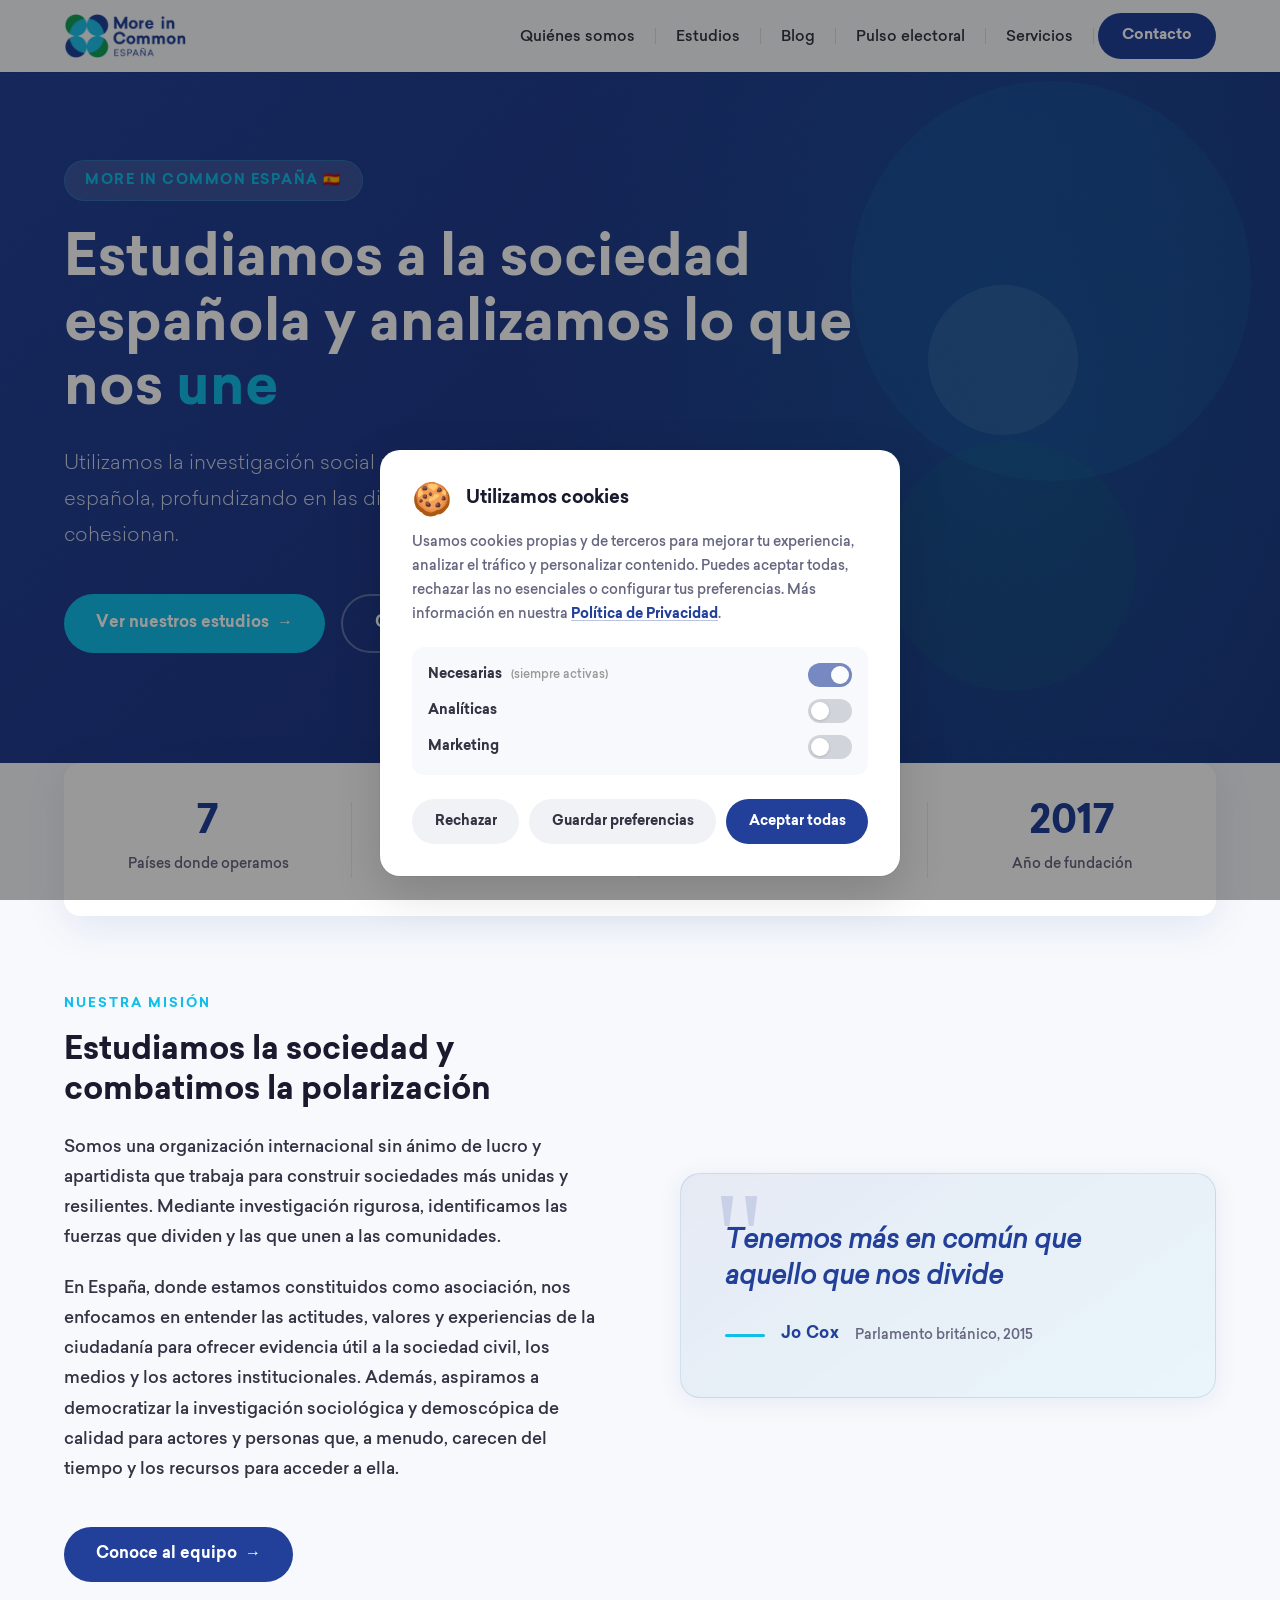
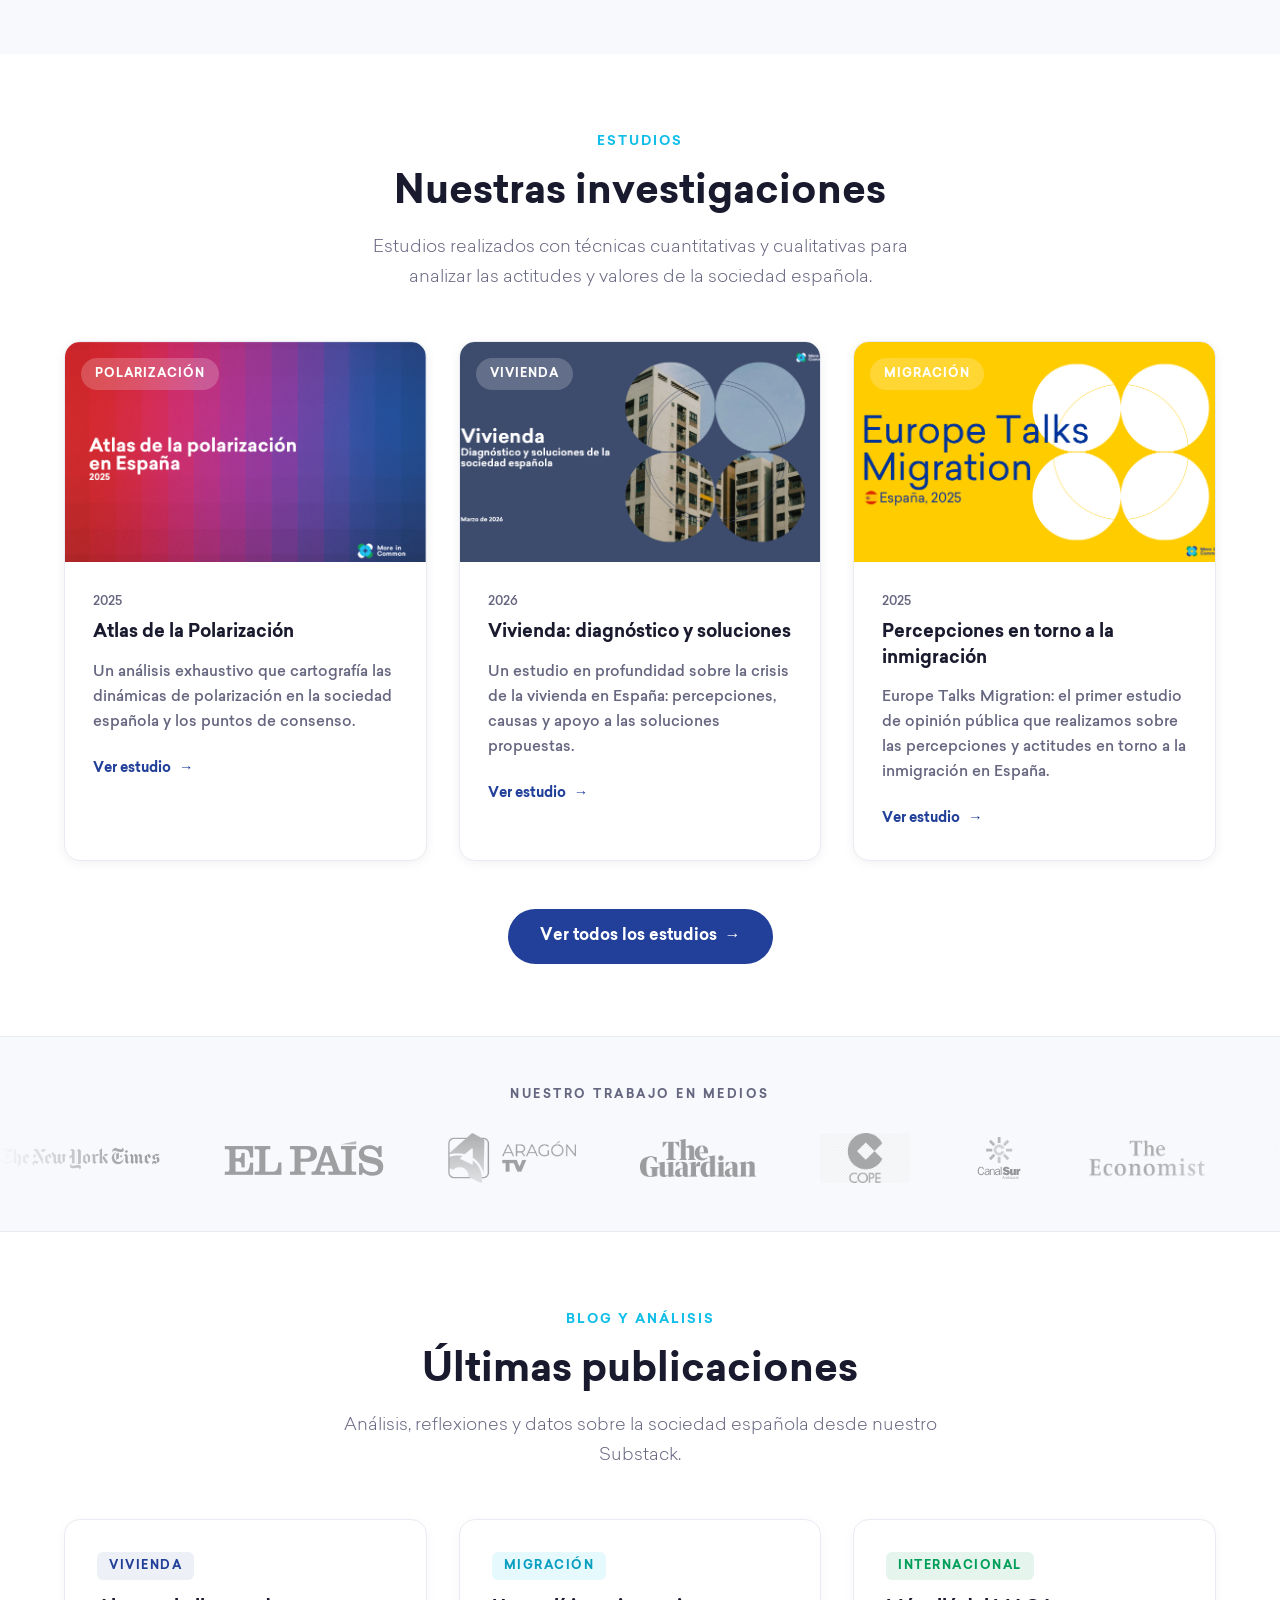
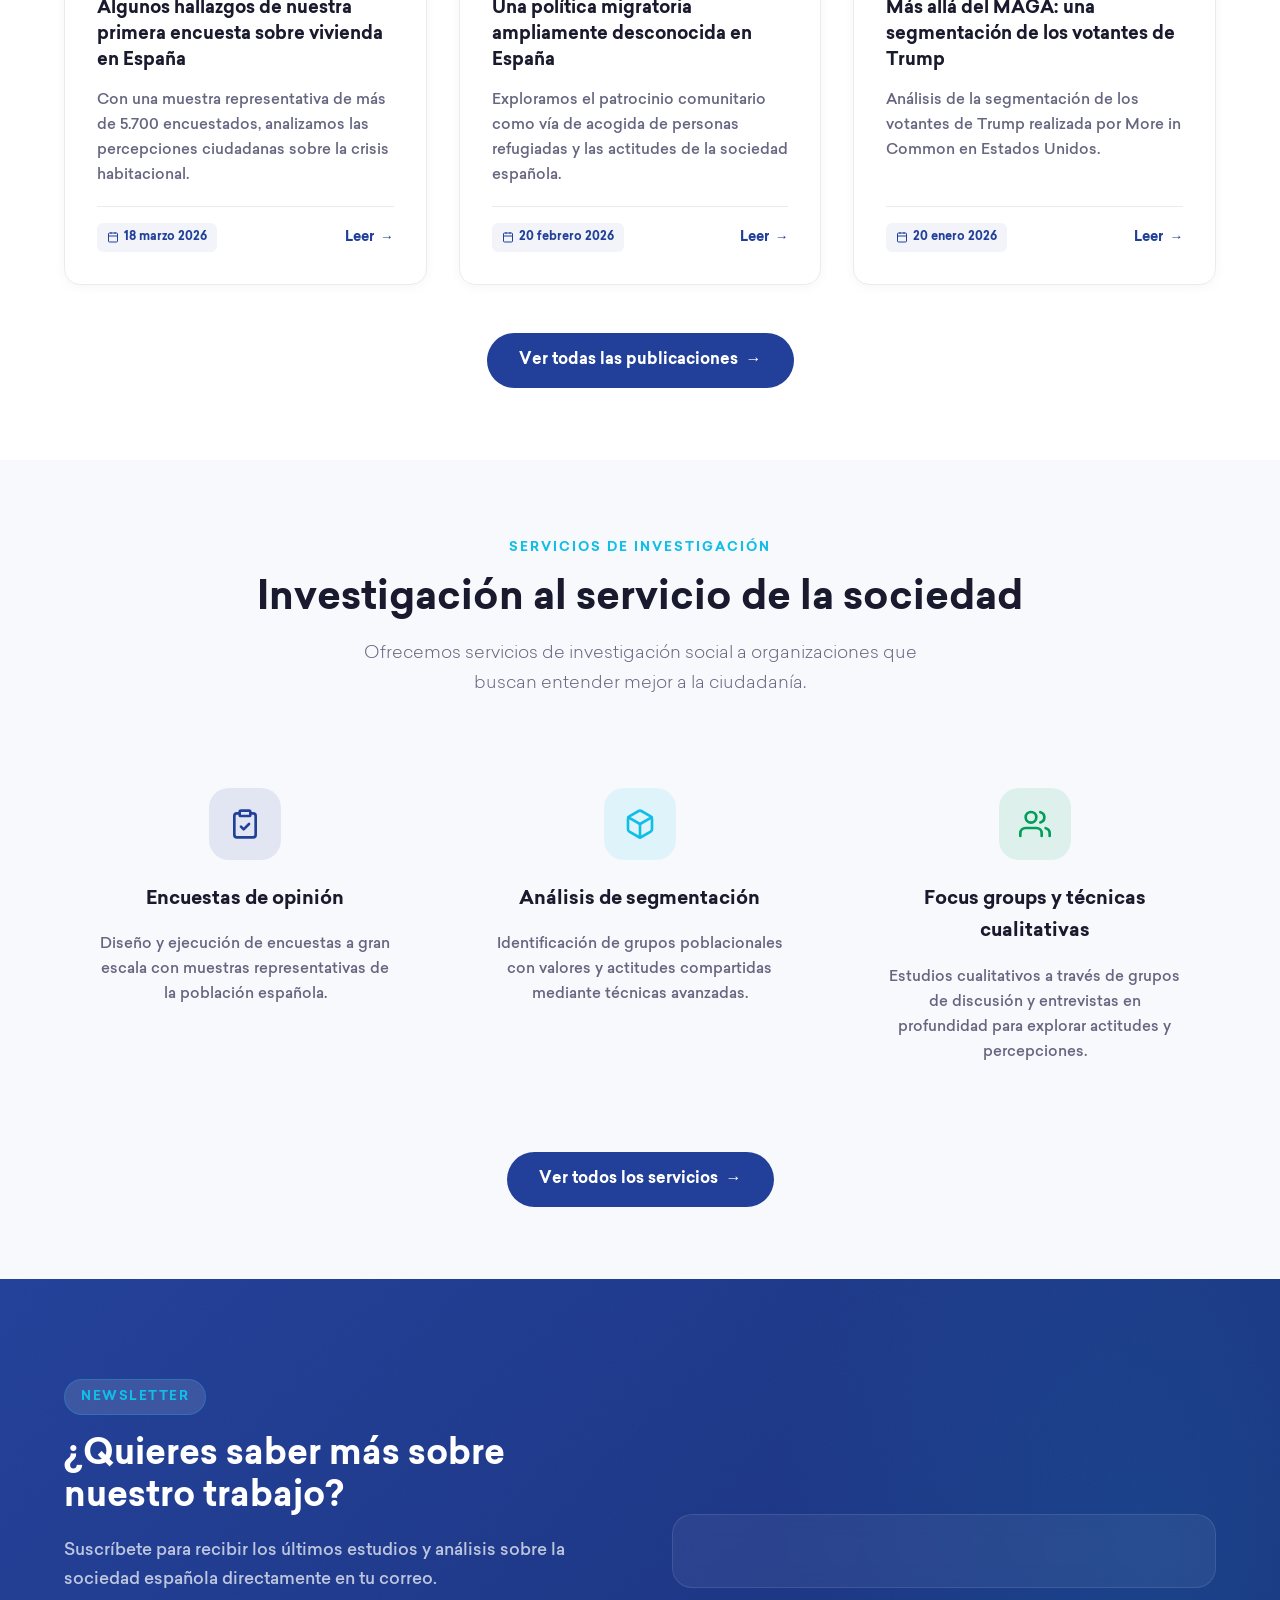
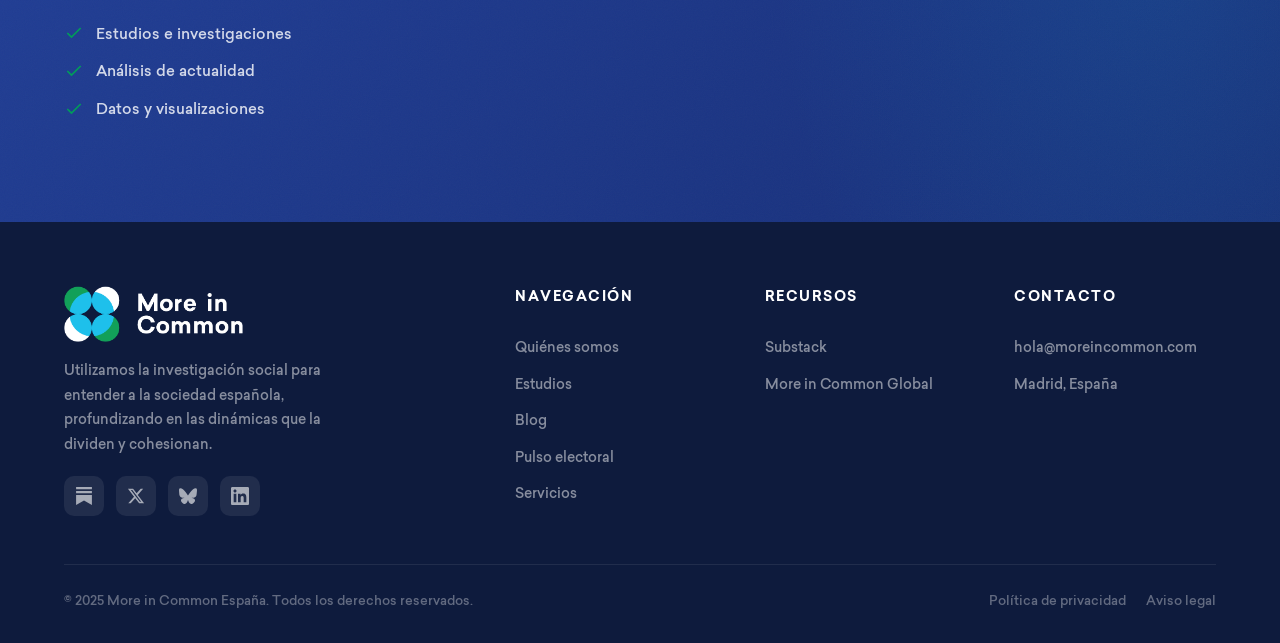
==== commit 16d76cd3: "privacy" ====
--- a/index.html
+++ b/index.html
@@ -416,7 +416,7 @@
       </div>
       <div class="footer-bottom">
         <span>&copy; 2025 More in Common España. Todos los derechos reservados.</span>
-        <a href="privacidad.html" style="color: rgba(255,255,255,0.35); transition: color 0.3s;">Política de privacidad</a>
+        <span style="display: flex; gap: 20px; flex-wrap: wrap; justify-content: center;"><a href="privacidad.html" style="color: rgba(255,255,255,0.35); transition: color 0.3s;">Política de privacidad</a><a href="aviso-legal.html" style="color: rgba(255,255,255,0.35); transition: color 0.3s;">Aviso legal</a></span>
       </div>
     </div>
   </footer>
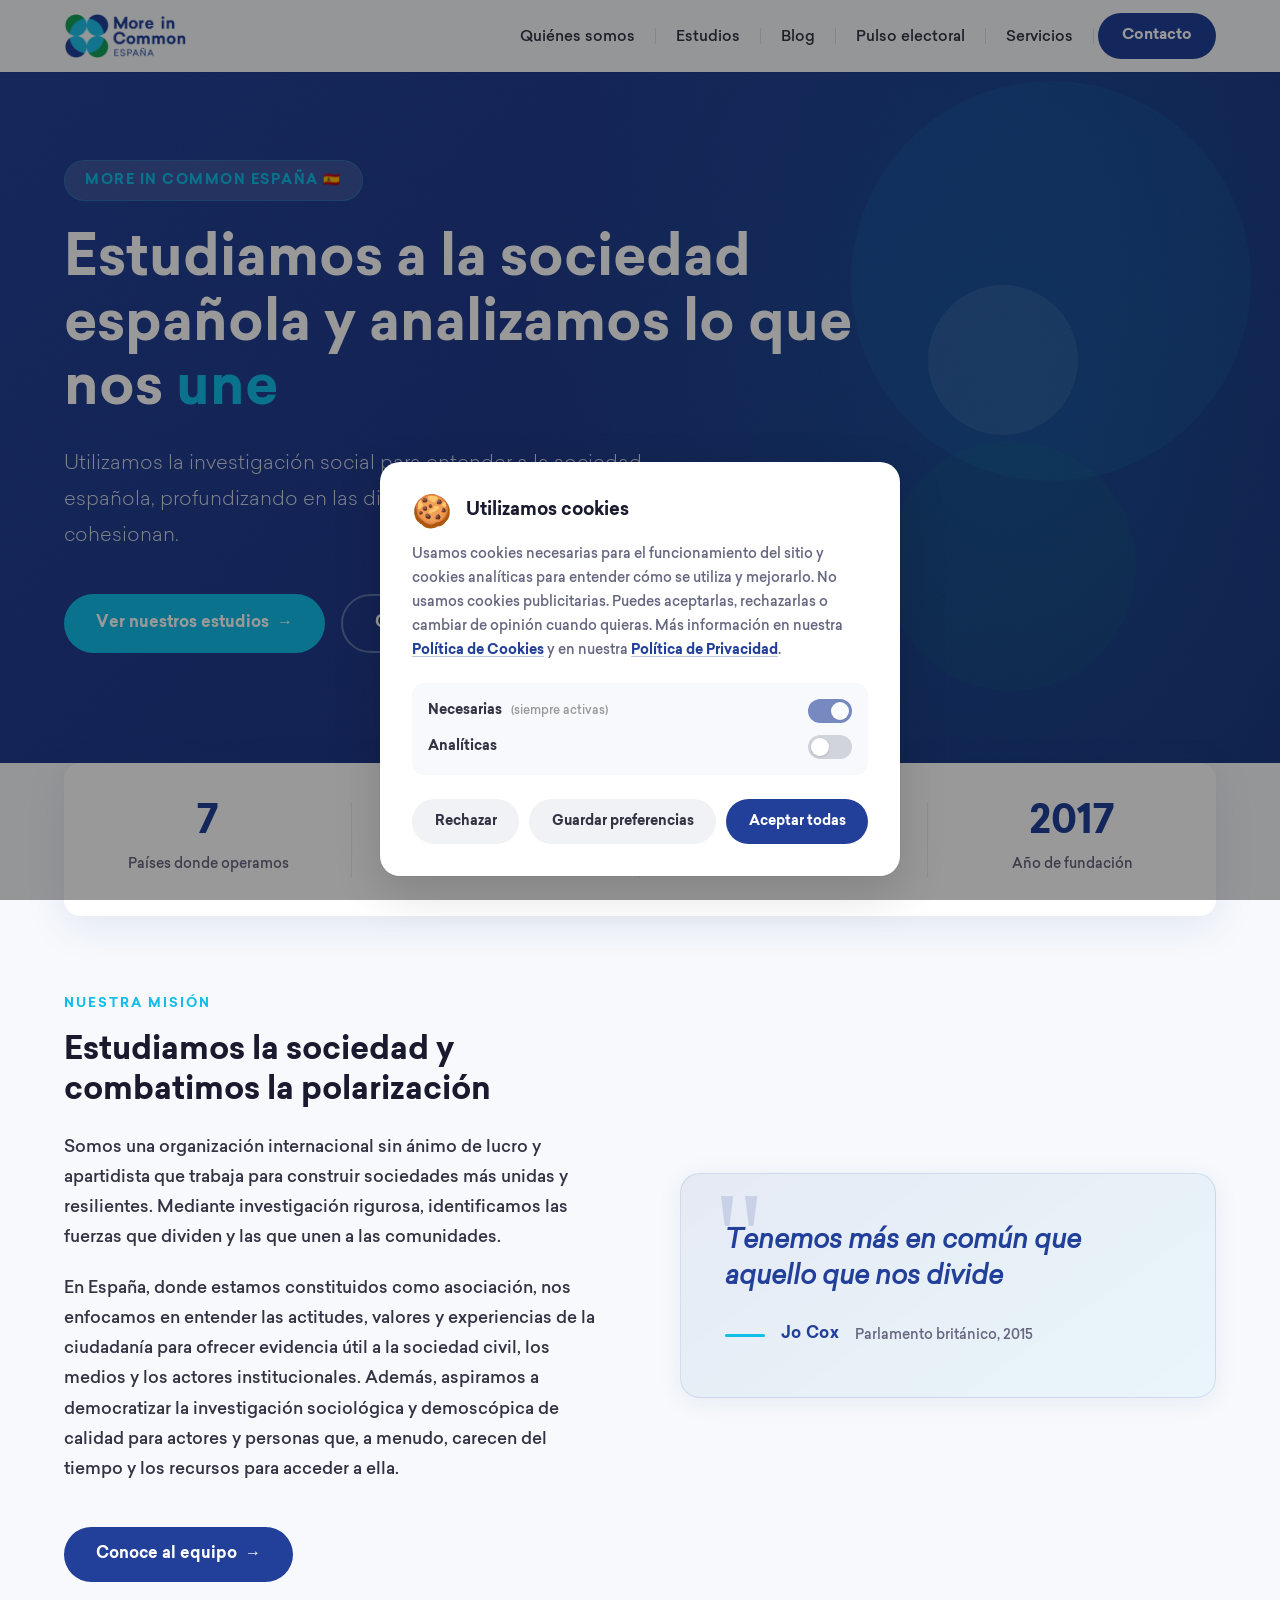
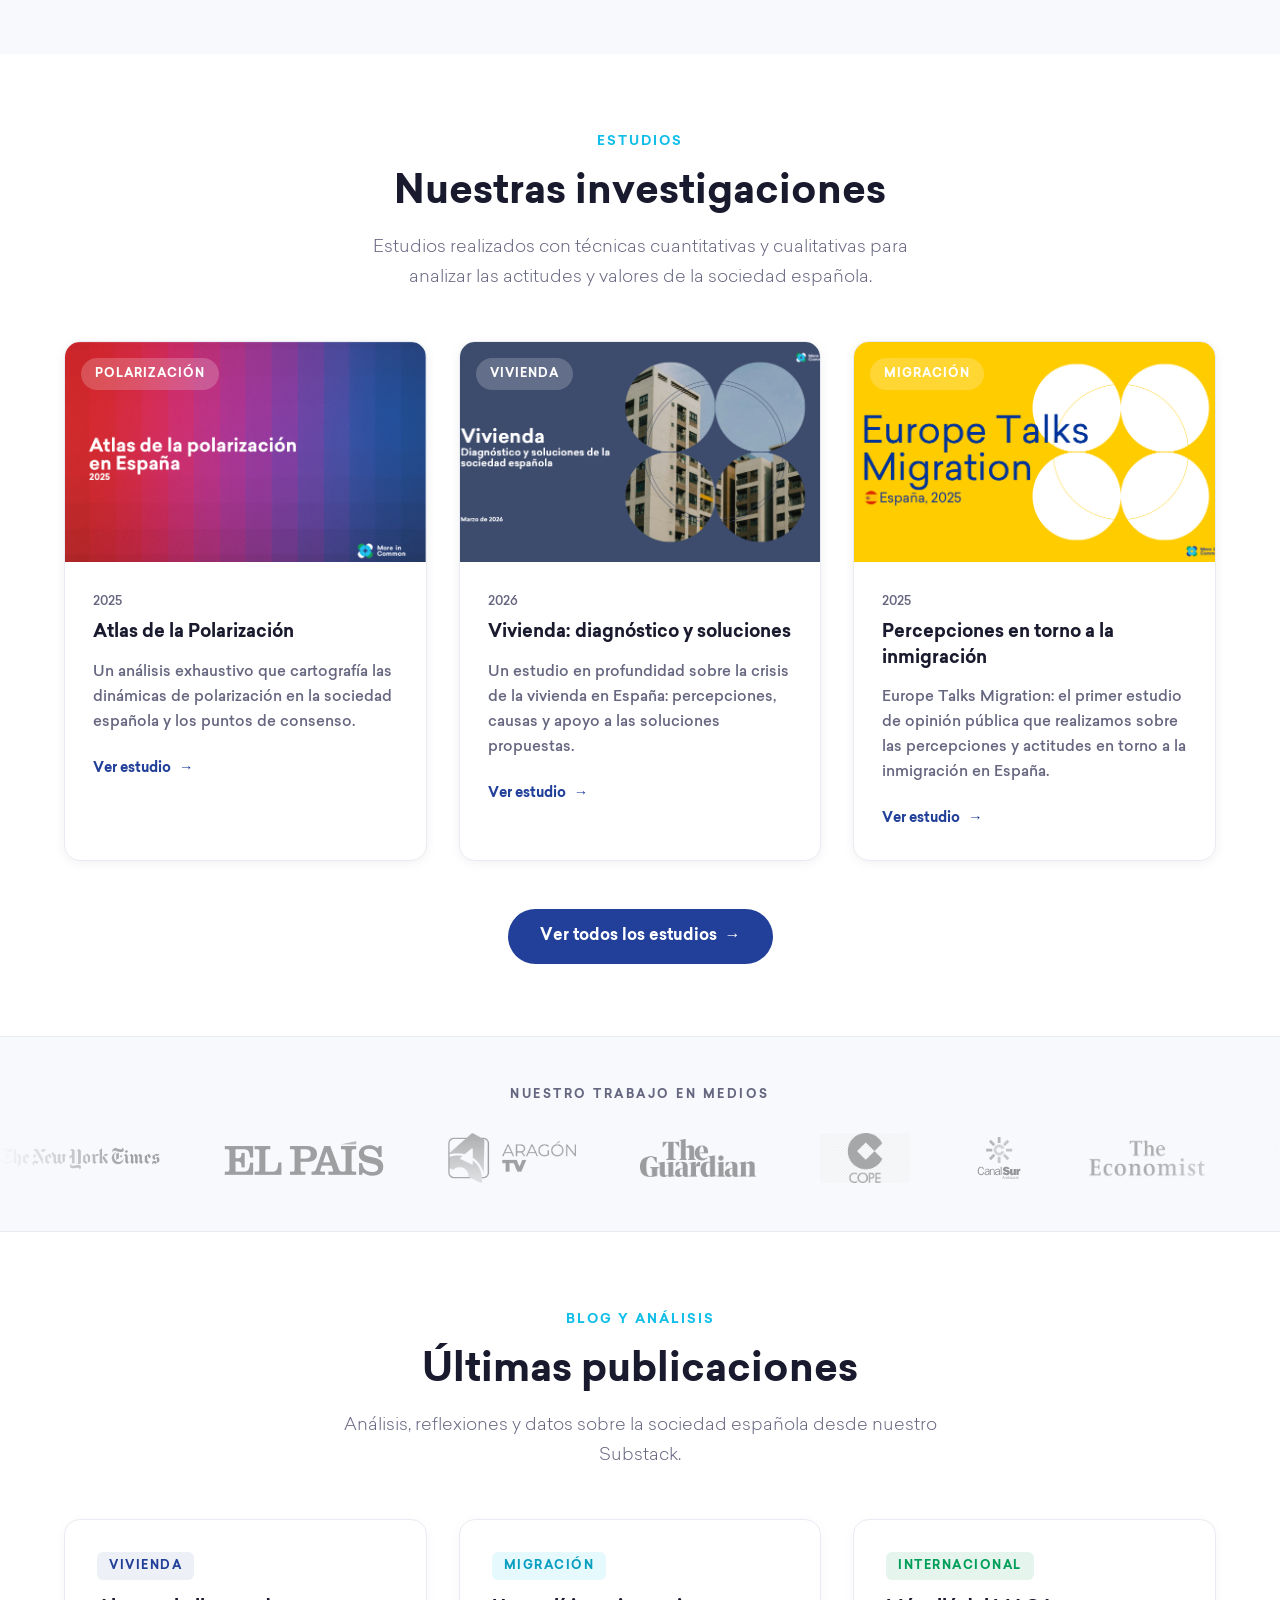
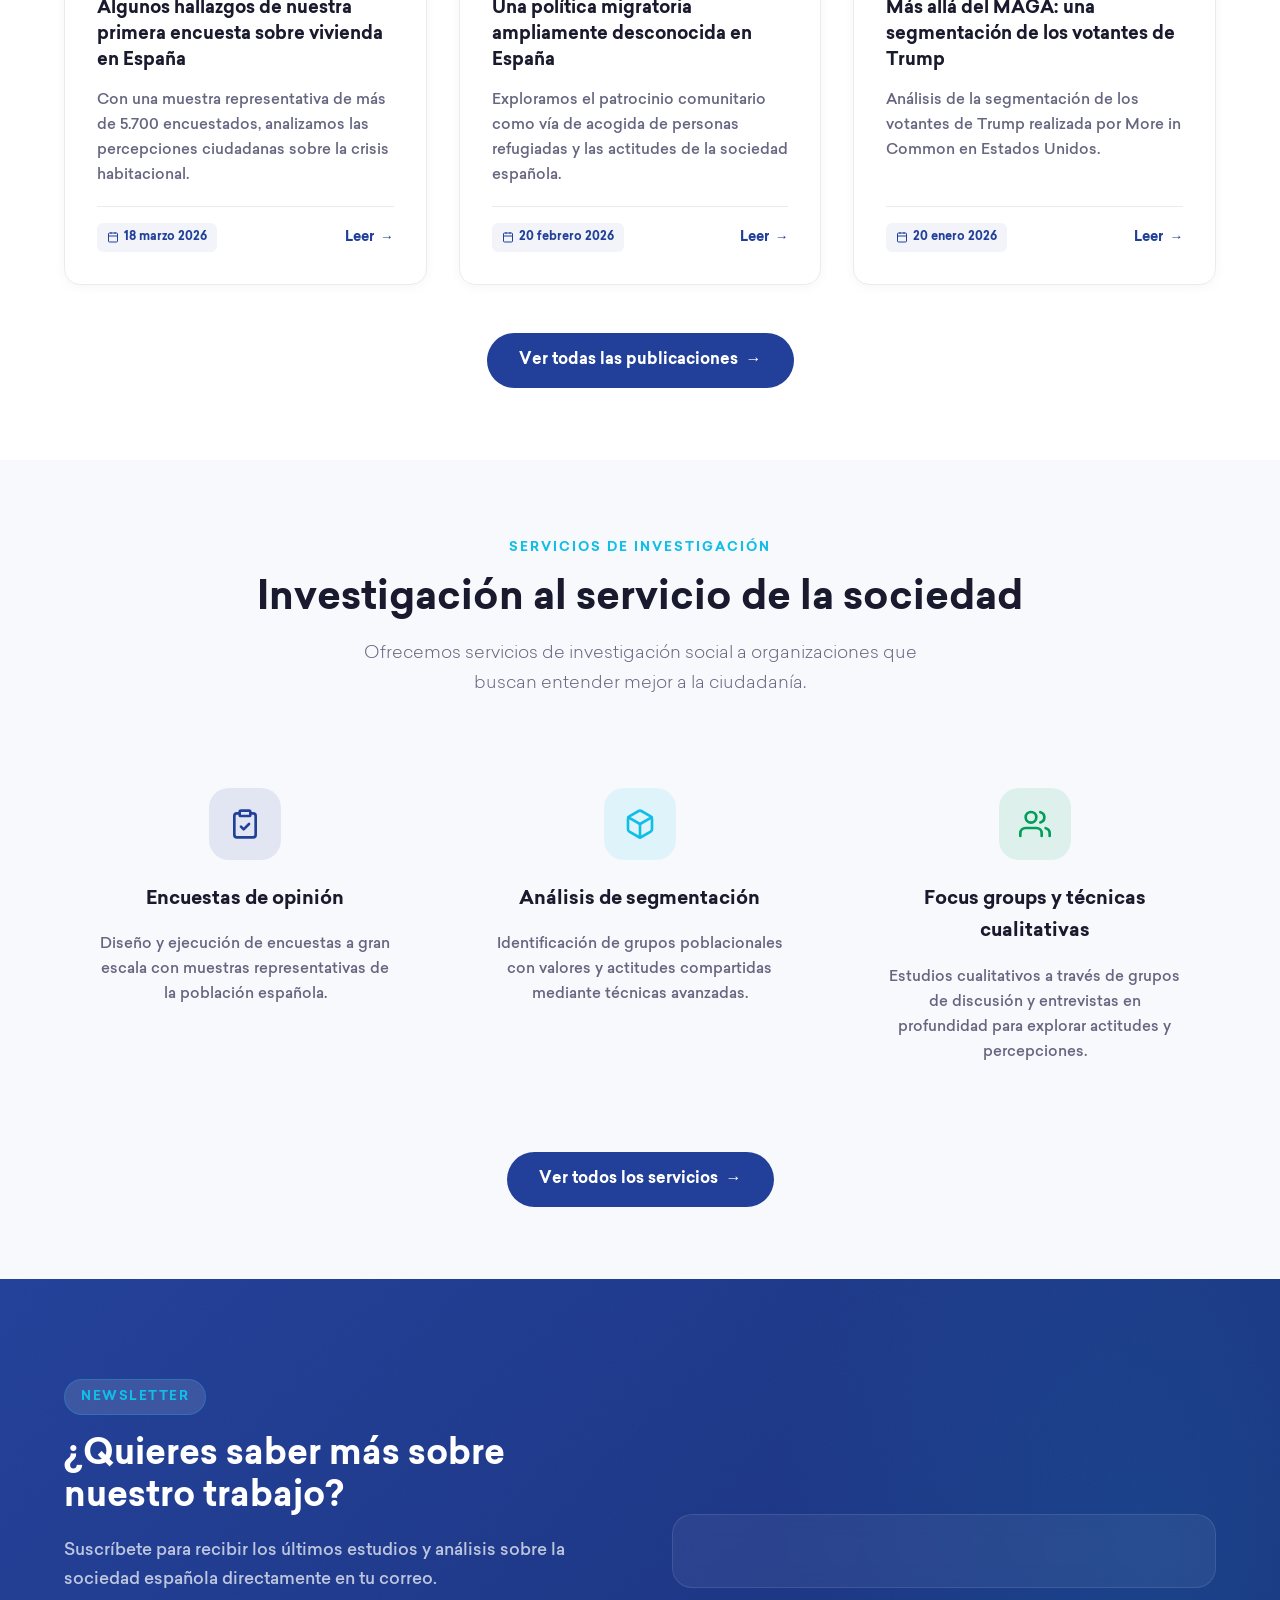
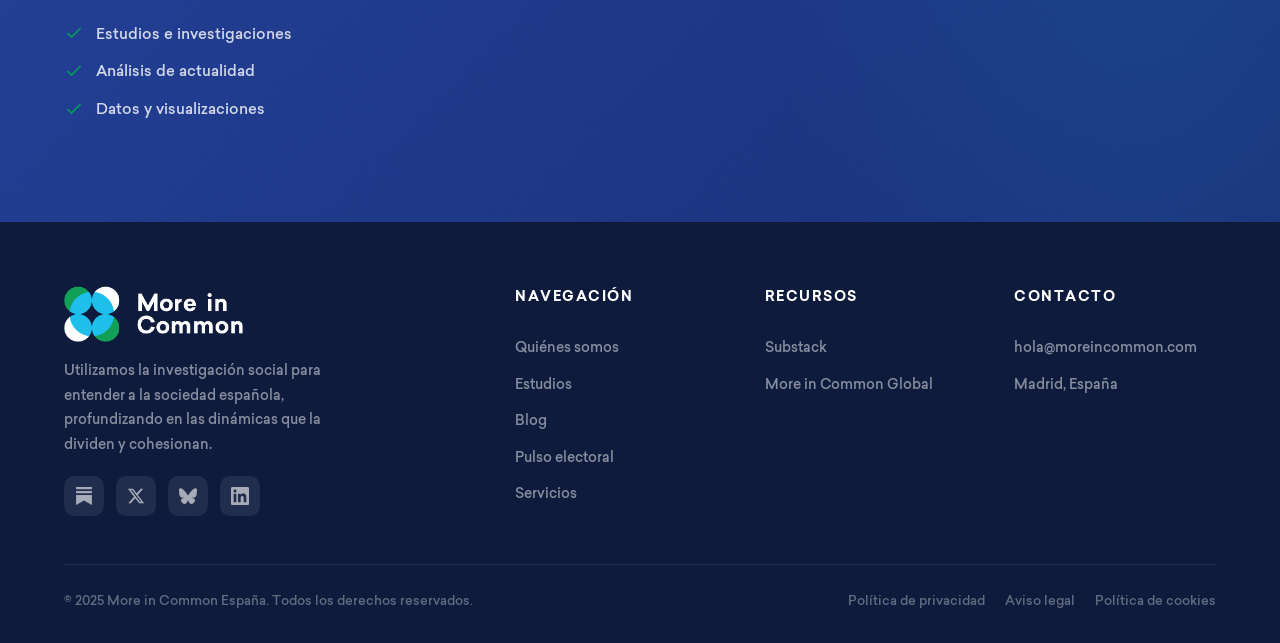
==== commit 18620711: "cookies" ====
--- a/index.html
+++ b/index.html
@@ -416,7 +416,7 @@
       </div>
       <div class="footer-bottom">
         <span>&copy; 2025 More in Common España. Todos los derechos reservados.</span>
-        <span style="display: flex; gap: 20px; flex-wrap: wrap; justify-content: center;"><a href="privacidad.html" style="color: rgba(255,255,255,0.35); transition: color 0.3s;">Política de privacidad</a><a href="aviso-legal.html" style="color: rgba(255,255,255,0.35); transition: color 0.3s;">Aviso legal</a></span>
+        <span style="display: flex; gap: 20px; flex-wrap: wrap; justify-content: center;"><a href="privacidad.html" style="color: rgba(255,255,255,0.35); transition: color 0.3s;">Política de privacidad</a><a href="aviso-legal.html" style="color: rgba(255,255,255,0.35); transition: color 0.3s;">Aviso legal</a><a href="cookies.html" style="color: rgba(255,255,255,0.35); transition: color 0.3s;">Política de cookies</a></span>
       </div>
     </div>
   </footer>
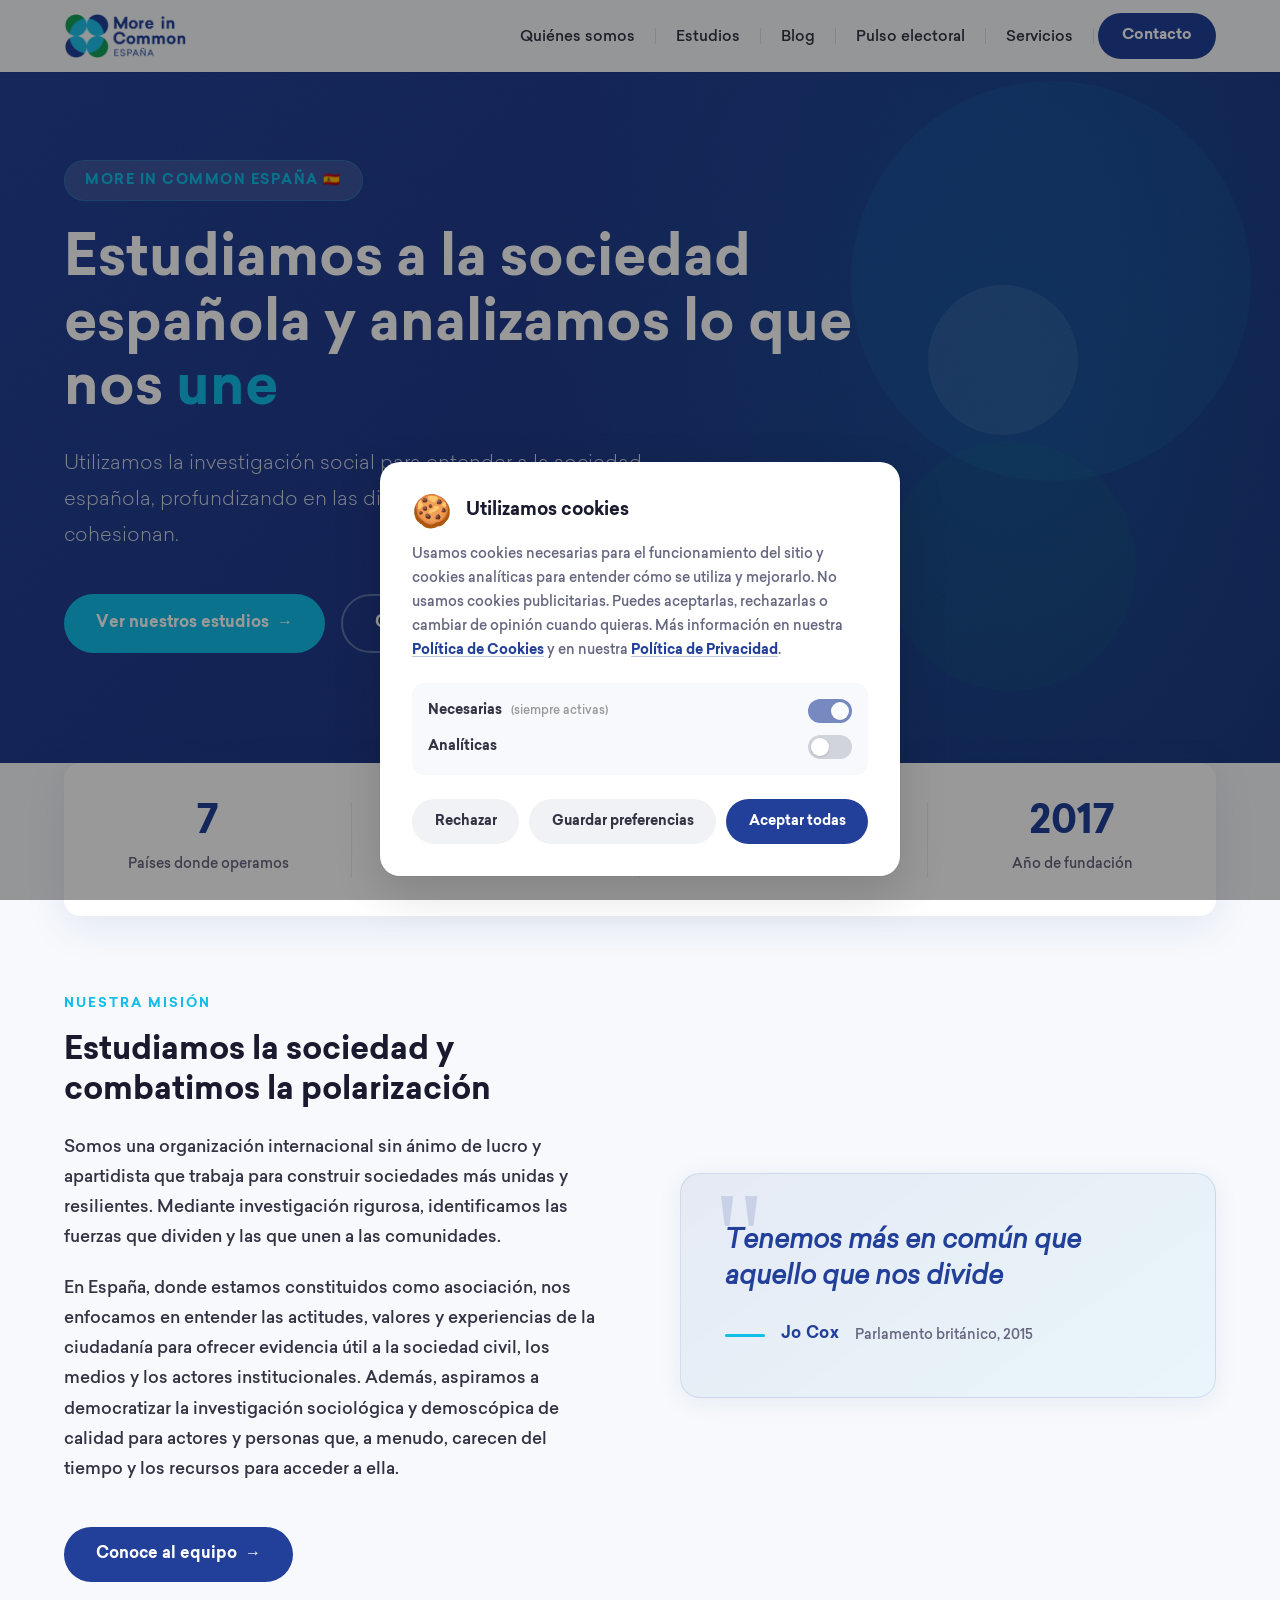
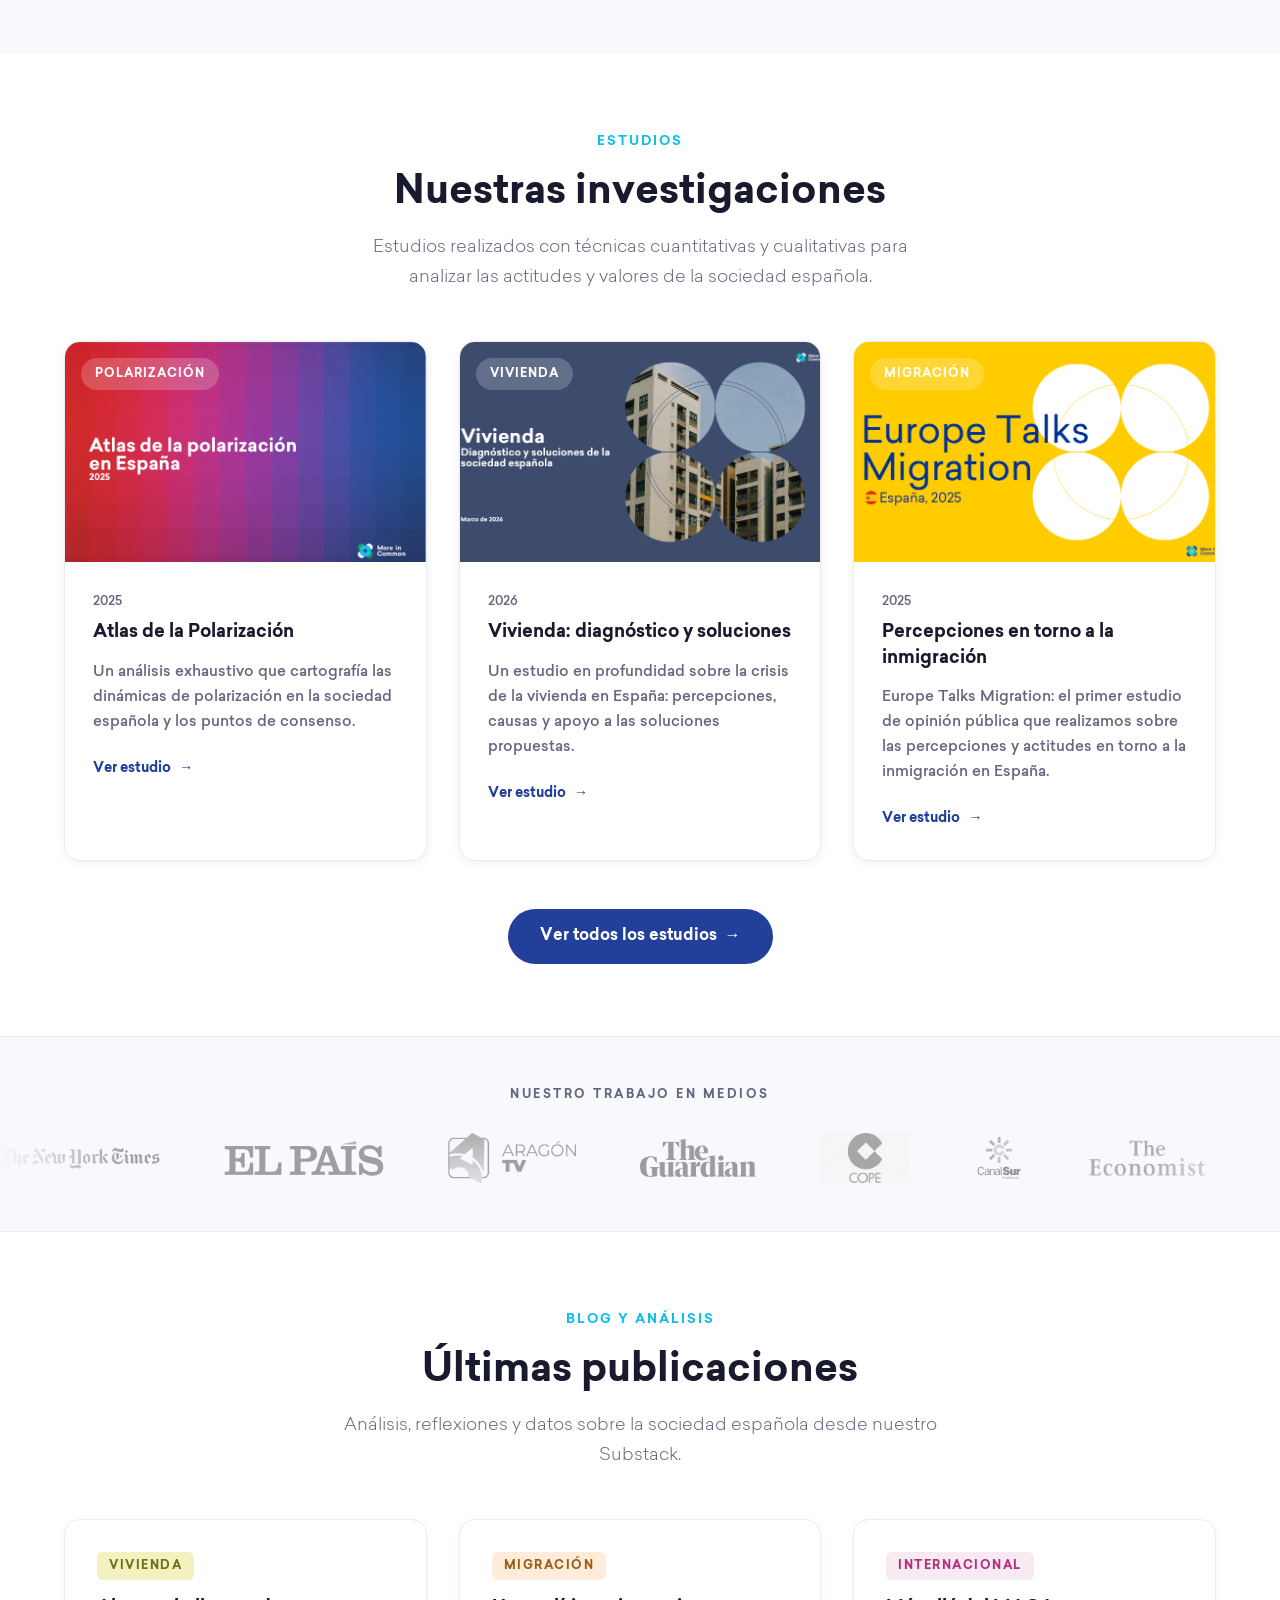
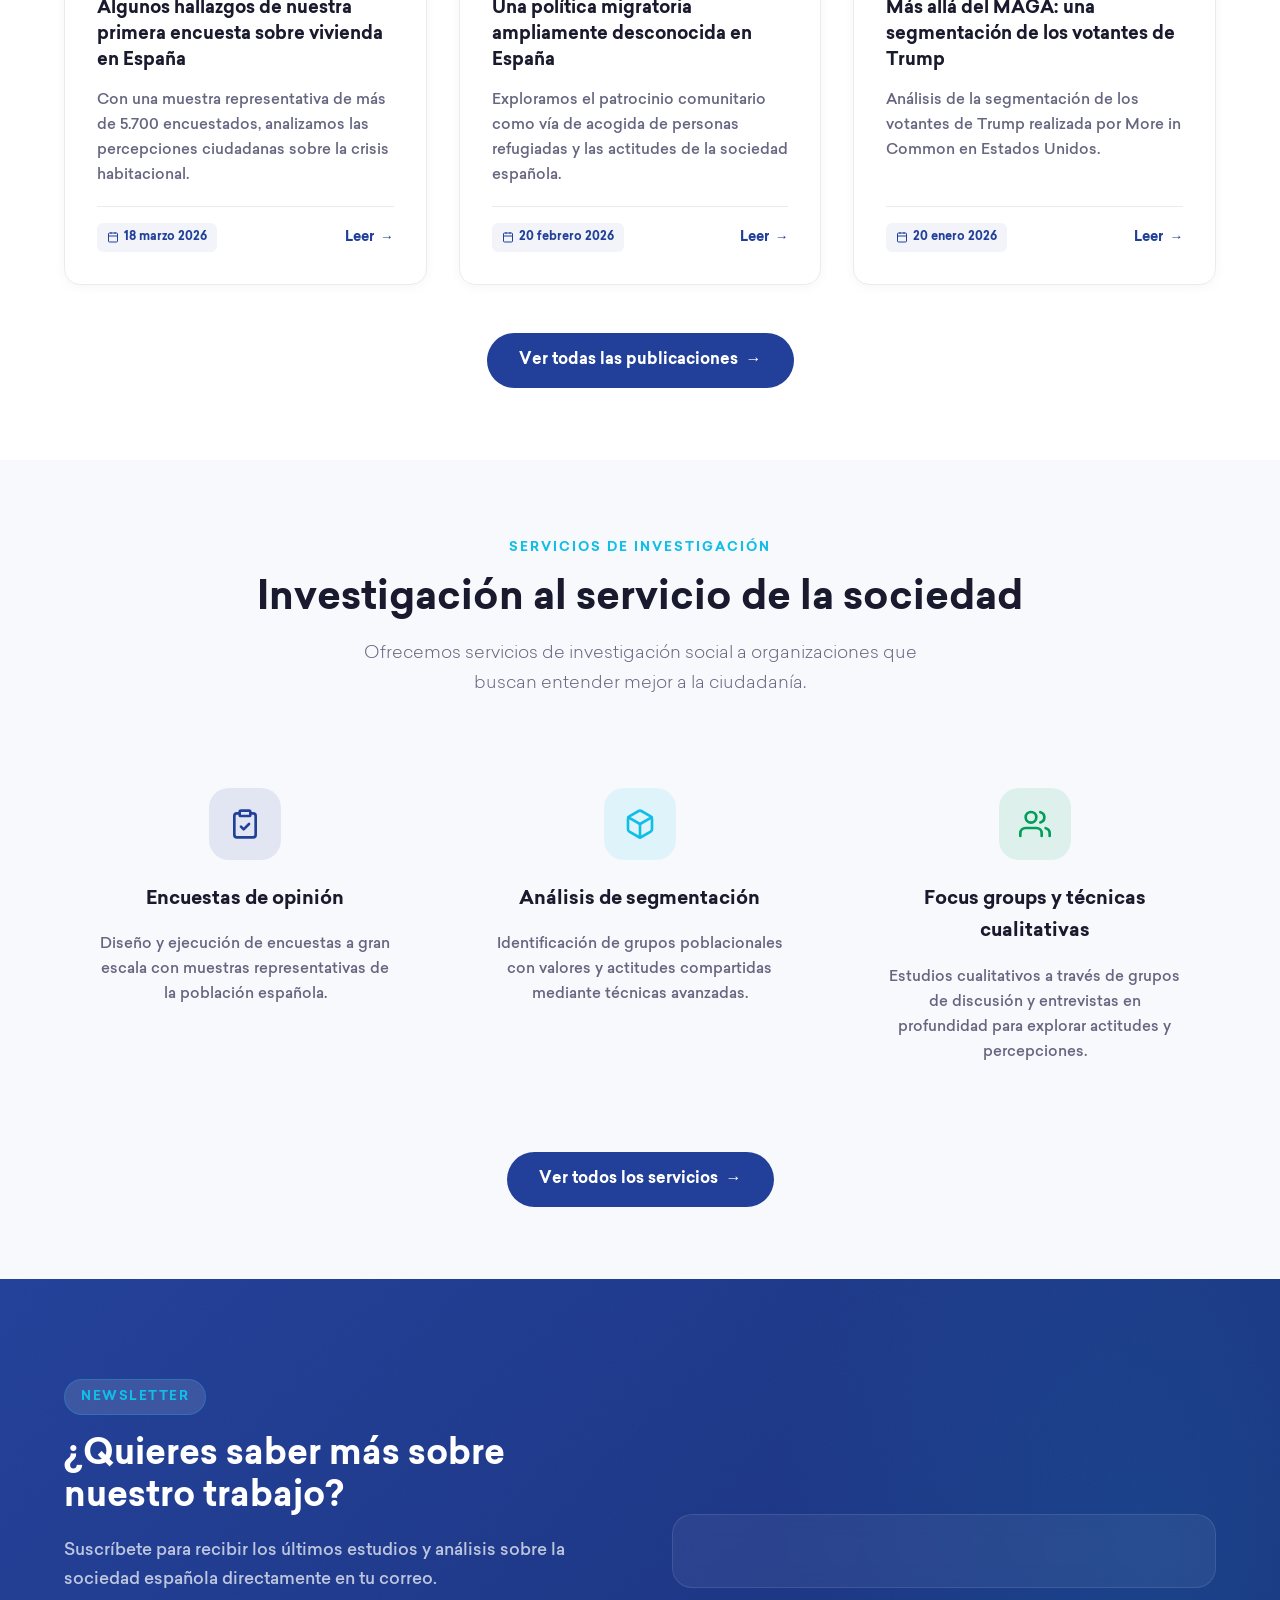
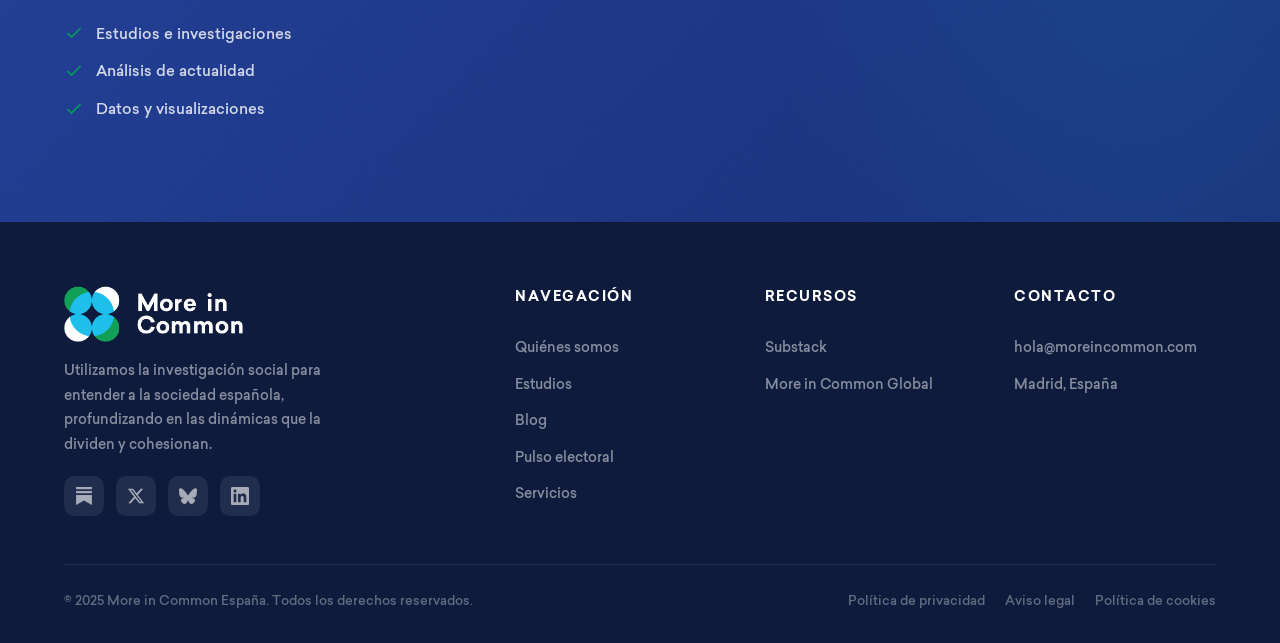
==== commit 3c0aa41f: "colors" ====
--- a/index.html
+++ b/index.html
@@ -270,7 +270,7 @@
       </div>
       <div class="blog-grid">
         <a href="https://moreincommones.substack.com" target="_blank" class="blog-card fade-in">
-          <span class="blog-card-tag tag-blue">Vivienda</span>
+          <span class="blog-card-tag tag-vivienda">Vivienda</span>
           <h3>Algunos hallazgos de nuestra primera encuesta sobre vivienda en España</h3>
           <p>Con una muestra representativa de más de 5.700 encuestados, analizamos las percepciones ciudadanas sobre la crisis habitacional.</p>
           <div class="blog-card-footer">
@@ -279,7 +279,7 @@
           </div>
         </a>
         <a href="https://moreincommones.substack.com" target="_blank" class="blog-card fade-in">
-          <span class="blog-card-tag tag-cyan">Migración</span>
+          <span class="blog-card-tag tag-migracion">Migración</span>
           <h3>Una política migratoria ampliamente desconocida en España</h3>
           <p>Exploramos el patrocinio comunitario como vía de acogida de personas refugiadas y las actitudes de la sociedad española.</p>
           <div class="blog-card-footer">
@@ -288,7 +288,7 @@
           </div>
         </a>
         <a href="https://moreincommones.substack.com" target="_blank" class="blog-card fade-in">
-          <span class="blog-card-tag tag-green">Internacional</span>
+          <span class="blog-card-tag tag-internacional">Internacional</span>
           <h3>Más allá del MAGA: una segmentación de los votantes de Trump</h3>
           <p>Análisis de la segmentación de los votantes de Trump realizada por More in Common en Estados Unidos.</p>
           <div class="blog-card-footer">
--- a/css/styles.css
+++ b/css/styles.css
@@ -1019,9 +1019,19 @@
   width: fit-content;
 }
 
-.tag-blue { background: rgba(34, 64, 153, 0.08); color: var(--color-primary); }
-.tag-cyan { background: rgba(16, 190, 232, 0.1); color: #0a9ec0; }
-.tag-green { background: rgba(0, 158, 89, 0.1); color: var(--color-tertiary); }
+/* Etiquetas por categoría, con los colores de la guía de marca.
+   Cada par fondo/texto supera el 4.5:1 que pide la WCAG AA para
+   texto pequeño. Al añadir una categoría nueva, usa .tag-general
+   hasta que tenga color propio. */
+.tag-pulso-electoral { background: #E5F0F3; color: #17748F; } /* azul petróleo */
+.tag-clima           { background: #E0F3E7; color: #137D3C; } /* verde */
+.tag-salud           { background: #DDF3F0; color: #2B776F; } /* turquesa */
+.tag-migracion       { background: #FDECD9; color: #9A5D17; } /* naranja */
+.tag-vivienda        { background: #F2F1BF; color: #706E17; } /* lima */
+.tag-polarizacion    { background: #FCEAEA; color: #AD4E51; } /* coral */
+.tag-democracia      { background: #F1EDF5; color: #572F8B; } /* púrpura */
+.tag-internacional   { background: #F8EAF2; color: #B62C7C; } /* magenta */
+.tag-general         { background: #EDEEF1; color: #656B77; } /* gris azulado */
 
 .blog-card h3 {
   font-size: 1.15rem;
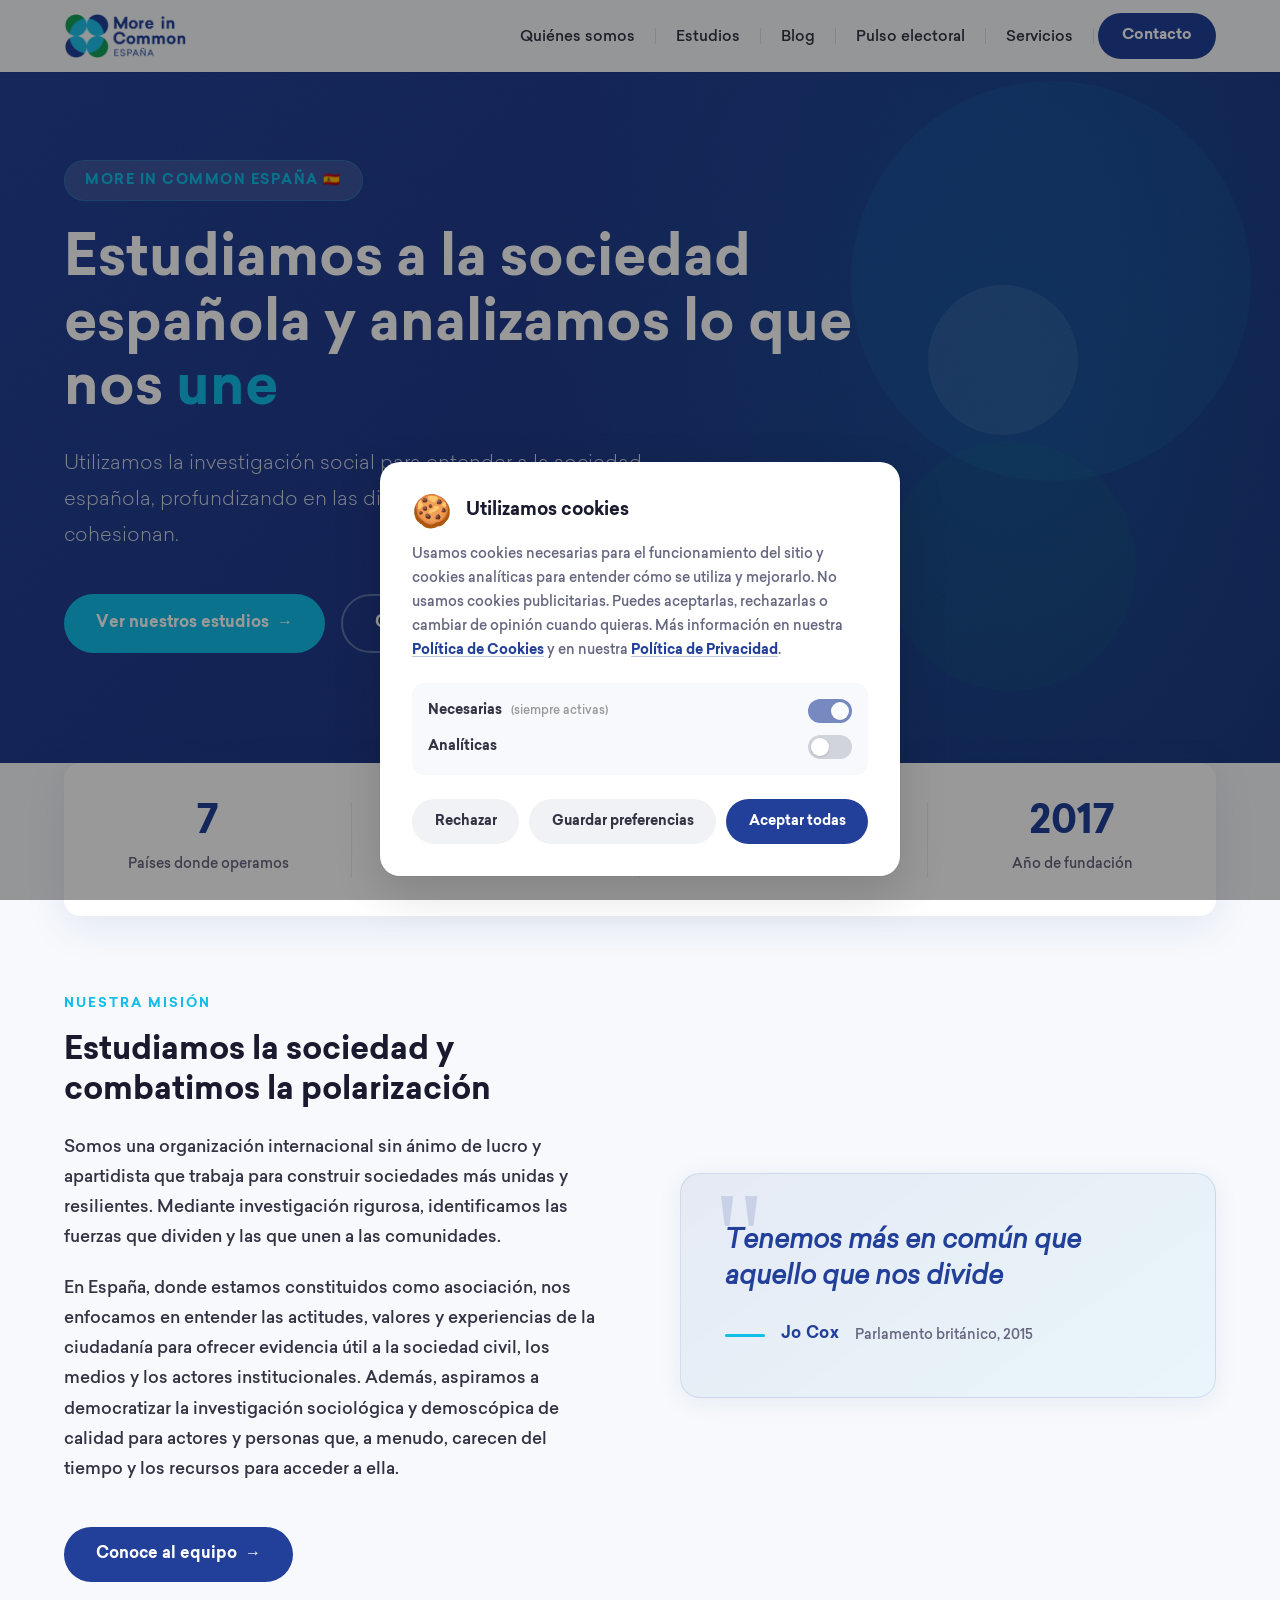
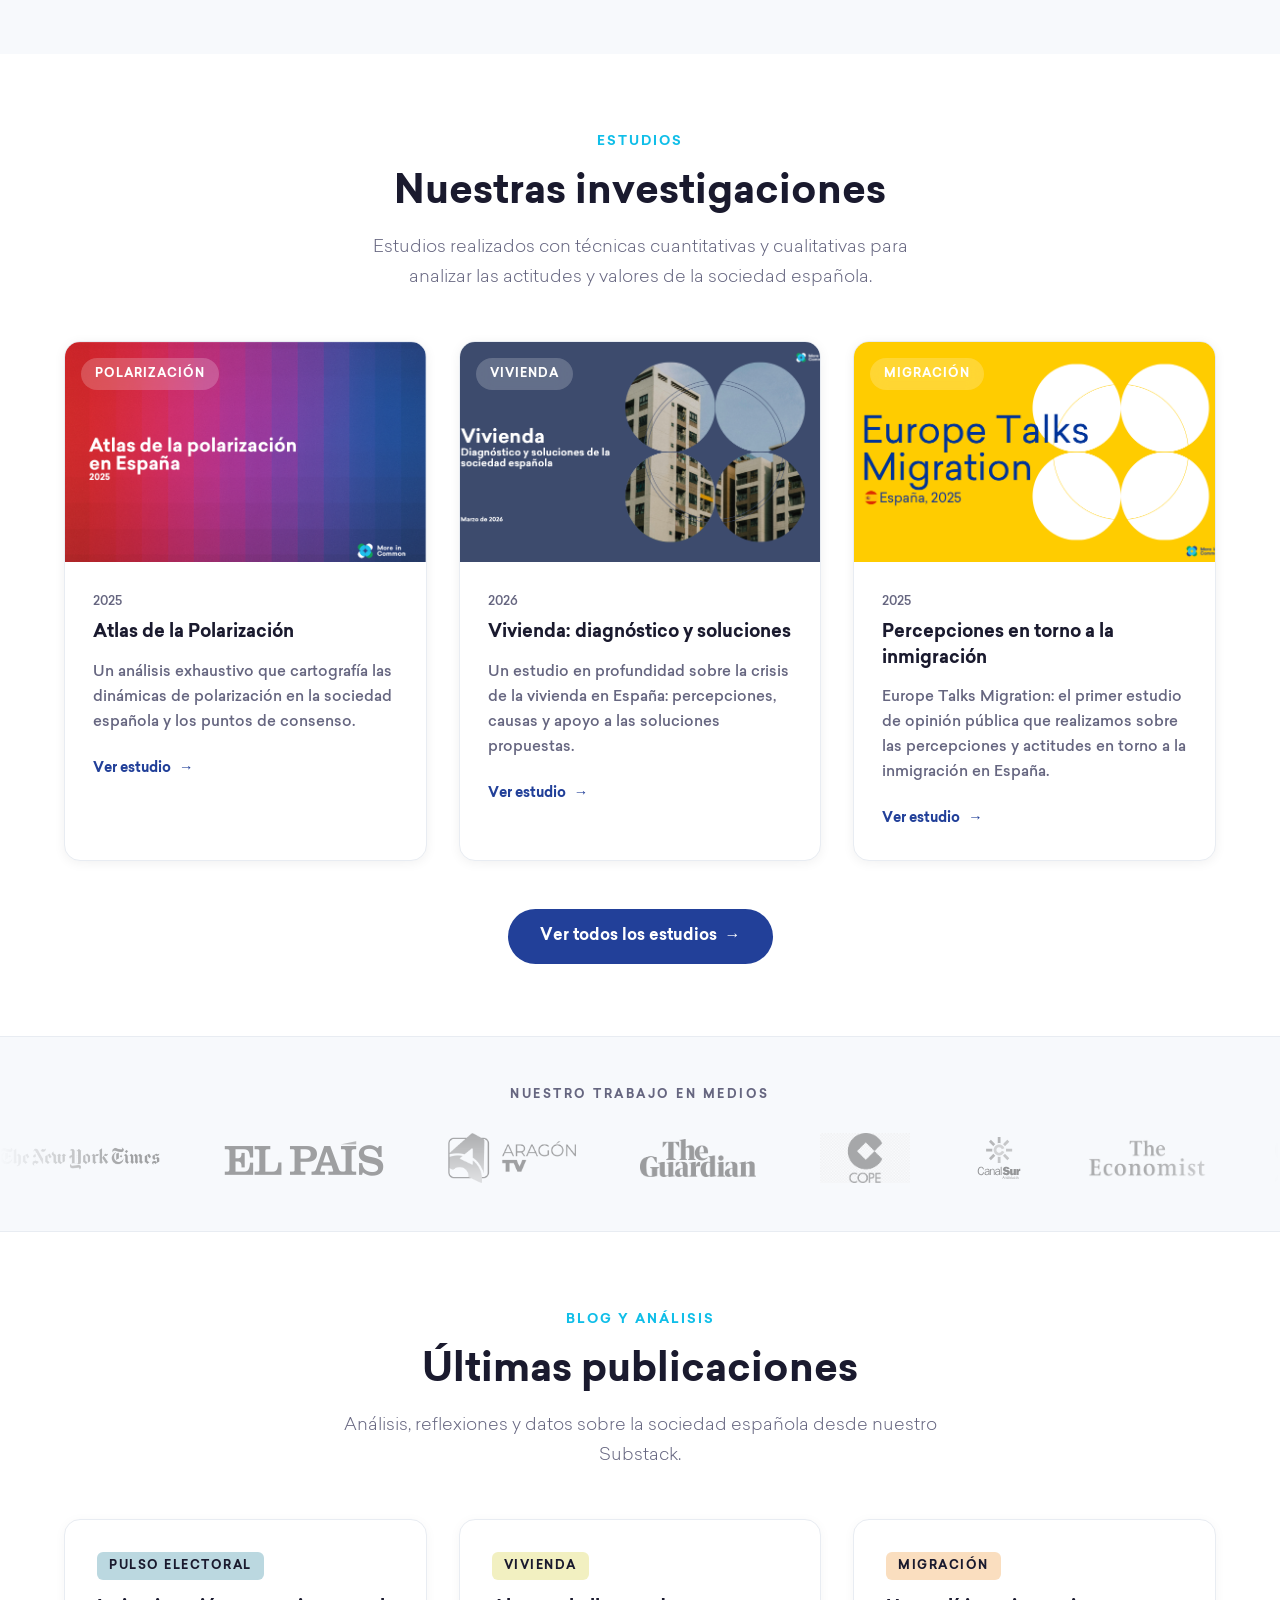
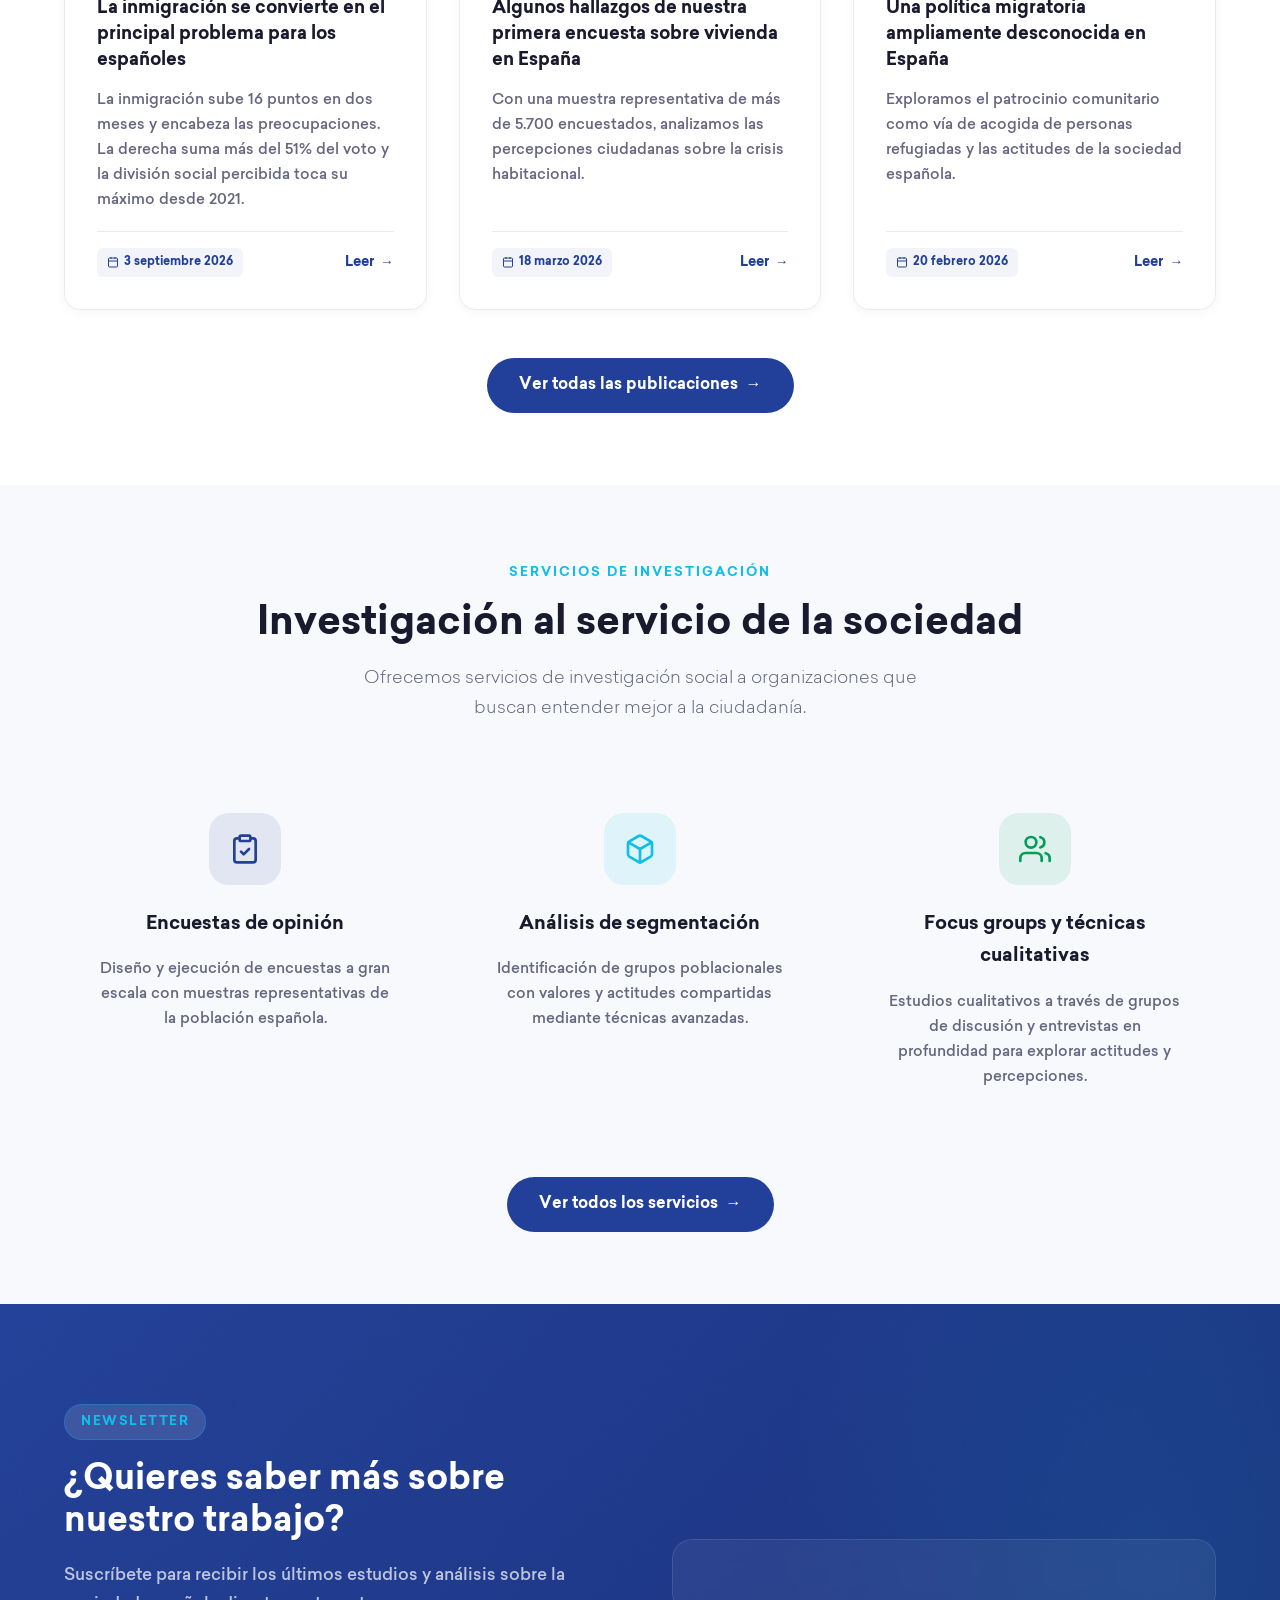
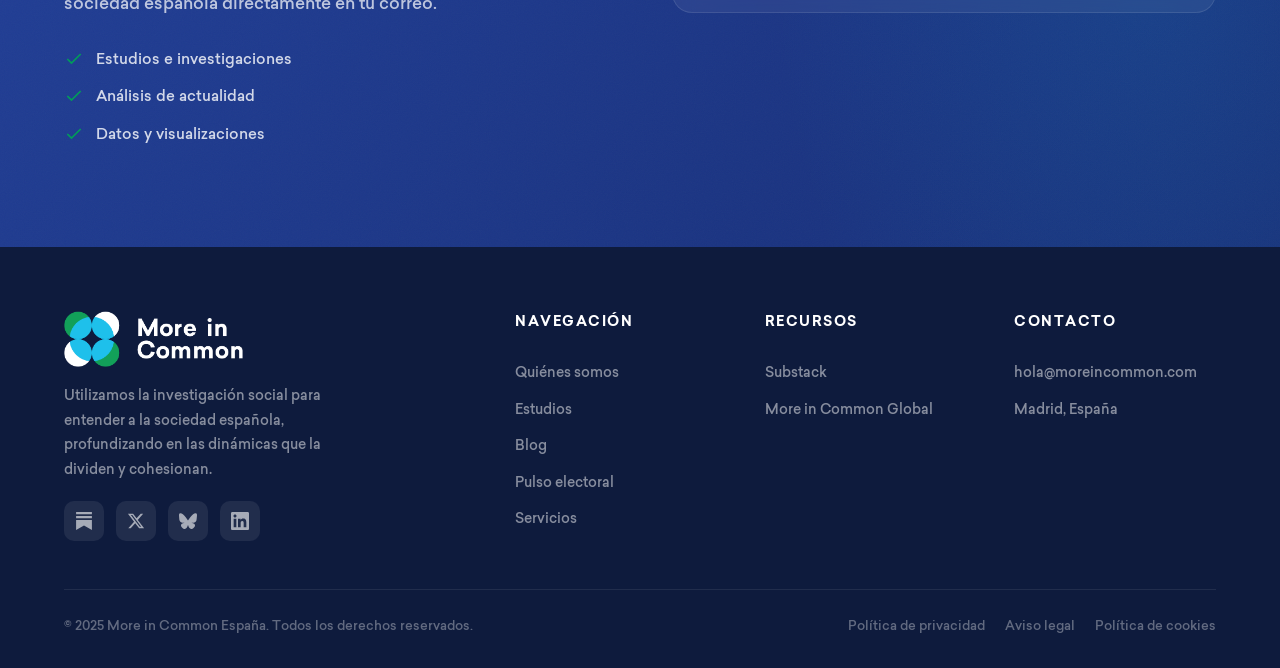
==== commit 5f8c210c: "substack" ====
--- a/index.html
+++ b/index.html
@@ -269,6 +269,15 @@
         <p class="section-subtitle">Análisis, reflexiones y datos sobre la sociedad española desde nuestro Substack.</p>
       </div>
       <div class="blog-grid">
+        <a href="https://moreincommones.substack.com/p/la-inmigracion-se-convierte-en-el" target="_blank" class="blog-card fade-in">
+          <span class="blog-card-tag tag-pulso-electoral">Pulso electoral</span>
+          <h3>La inmigración se convierte en el principal problema para los españoles</h3>
+          <p>La inmigración sube 16 puntos en dos meses y encabeza las preocupaciones. La derecha suma más del 51% del voto y la división social percibida toca su máximo desde 2021.</p>
+          <div class="blog-card-footer">
+            <span class="blog-card-date">3 septiembre 2026</span>
+            <span class="blog-card-read">Leer <span>→</span></span>
+          </div>
+        </a>
         <a href="https://moreincommones.substack.com" target="_blank" class="blog-card fade-in">
           <span class="blog-card-tag tag-vivienda">Vivienda</span>
           <h3>Algunos hallazgos de nuestra primera encuesta sobre vivienda en España</h3>
@@ -284,15 +293,6 @@
           <p>Exploramos el patrocinio comunitario como vía de acogida de personas refugiadas y las actitudes de la sociedad española.</p>
           <div class="blog-card-footer">
             <span class="blog-card-date">20 febrero 2026</span>
-            <span class="blog-card-read">Leer <span>→</span></span>
-          </div>
-        </a>
-        <a href="https://moreincommones.substack.com" target="_blank" class="blog-card fade-in">
-          <span class="blog-card-tag tag-internacional">Internacional</span>
-          <h3>Más allá del MAGA: una segmentación de los votantes de Trump</h3>
-          <p>Análisis de la segmentación de los votantes de Trump realizada por More in Common en Estados Unidos.</p>
-          <div class="blog-card-footer">
-            <span class="blog-card-date">20 enero 2026</span>
             <span class="blog-card-read">Leer <span>→</span></span>
           </div>
         </a>
--- a/css/styles.css
+++ b/css/styles.css
@@ -1019,19 +1019,22 @@
   width: fit-content;
 }
 
-/* Etiquetas por categoría, con los colores de la guía de marca.
-   Cada par fondo/texto supera el 4.5:1 que pide la WCAG AA para
-   texto pequeño. Al añadir una categoría nueva, usa .tag-general
-   hasta que tenga color propio. */
-.tag-pulso-electoral { background: #E5F0F3; color: #17748F; } /* azul petróleo */
-.tag-clima           { background: #E0F3E7; color: #137D3C; } /* verde */
-.tag-salud           { background: #DDF3F0; color: #2B776F; } /* turquesa */
-.tag-migracion       { background: #FDECD9; color: #9A5D17; } /* naranja */
-.tag-vivienda        { background: #F2F1BF; color: #706E17; } /* lima */
-.tag-polarizacion    { background: #FCEAEA; color: #AD4E51; } /* coral */
-.tag-democracia      { background: #F1EDF5; color: #572F8B; } /* púrpura */
-.tag-internacional   { background: #F8EAF2; color: #B62C7C; } /* magenta */
-.tag-general         { background: #EDEEF1; color: #656B77; } /* gris azulado */
+/* Etiquetas por categoría. El fondo es la variante clara que ya
+   trae la guía de marca (no un tinte calculado) y el texto va
+   siempre en el azul oscuro de los titulares: así el color se
+   reconoce como de marca y todas superan el 11:1 de contraste.
+   Al añadir una categoría nueva, usa .tag-general. */
+.blog-card-tag { color: var(--color-dark); }
+
+.tag-pulso-electoral { background: #BBD8E0; } /* azul */
+.tag-clima           { background: #BBE3CB; } /* verde */
+.tag-salud           { background: #C0E3E0; } /* turquesa */
+.tag-migracion       { background: #FADEBF; } /* naranja */
+.tag-vivienda        { background: #F2F0C1; } /* lima */
+.tag-polarizacion    { background: #F7D1D2; } /* coral */
+.tag-democracia      { background: #E0D8E7; } /* púrpura */
+.tag-internacional   { background: #F0D8E7; } /* magenta */
+.tag-general         { background: #DADDE1; } /* gris azulado */
 
 .blog-card h3 {
   font-size: 1.15rem;
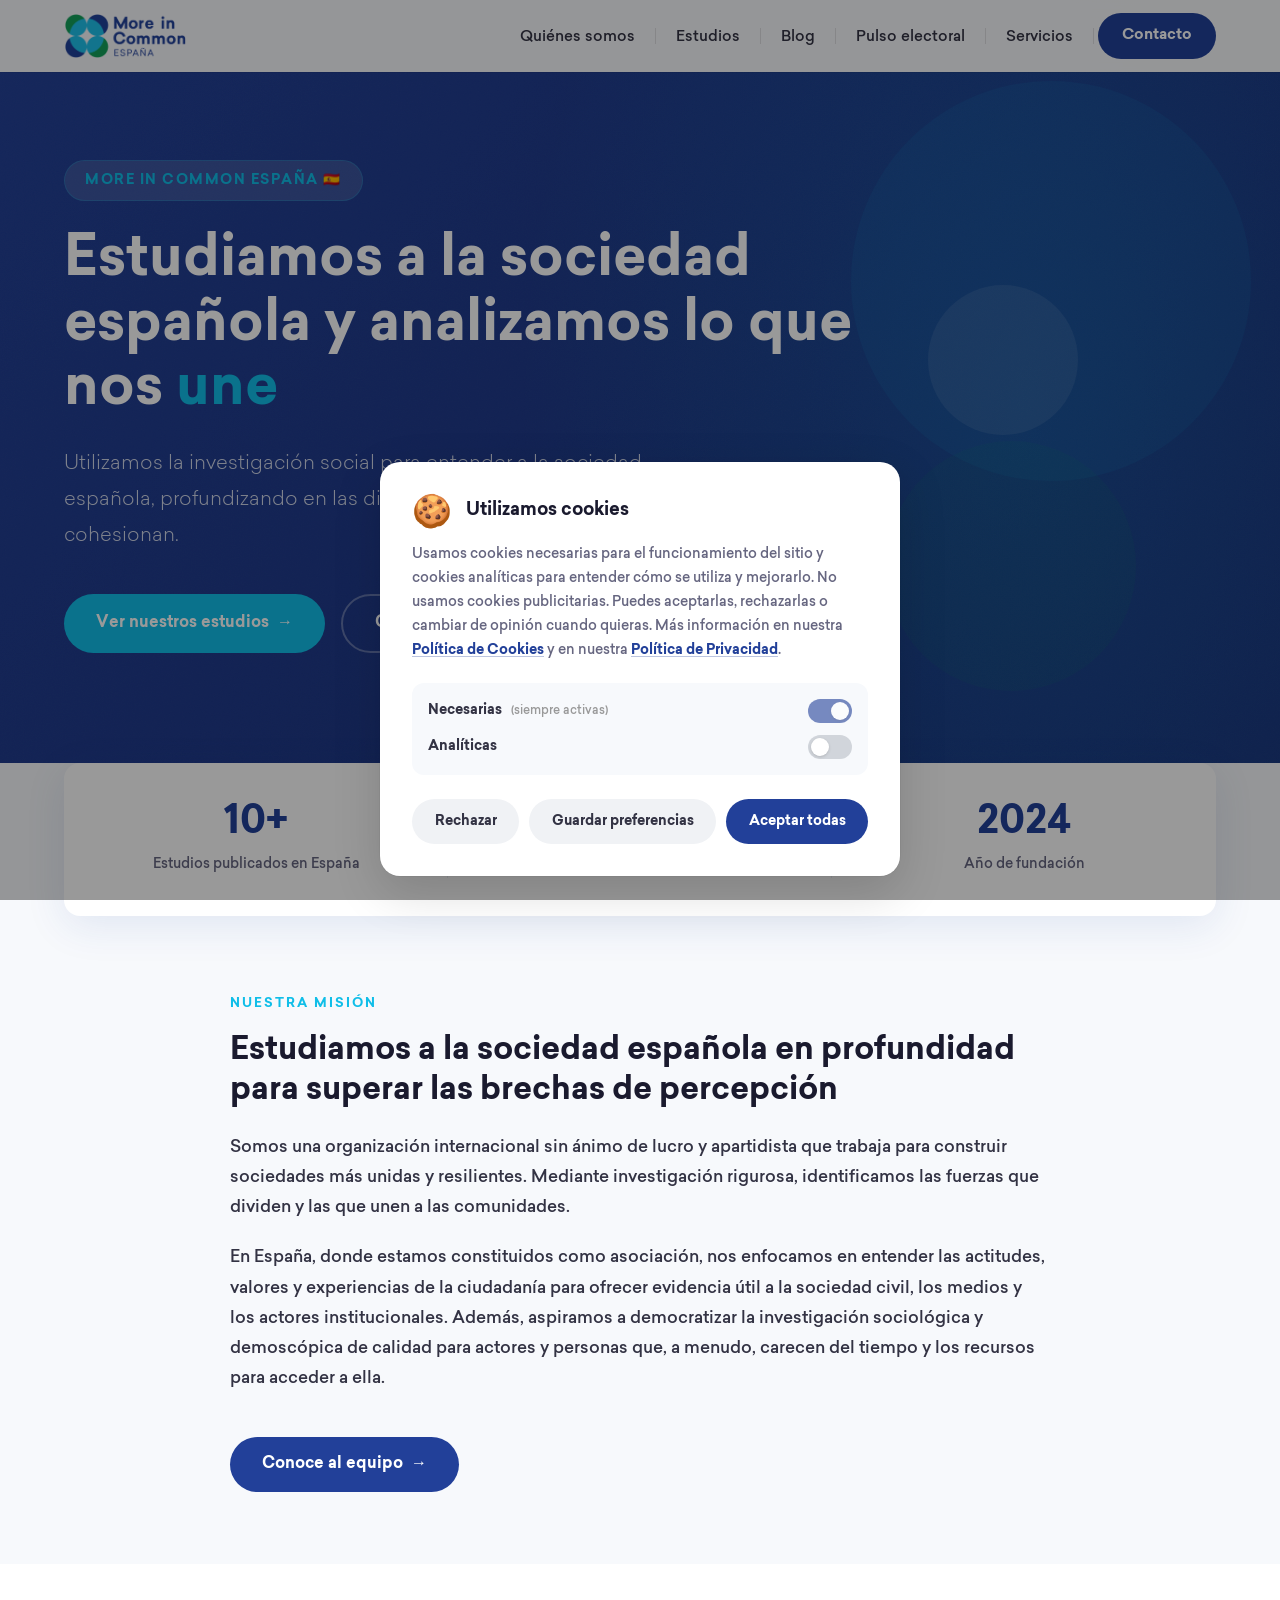
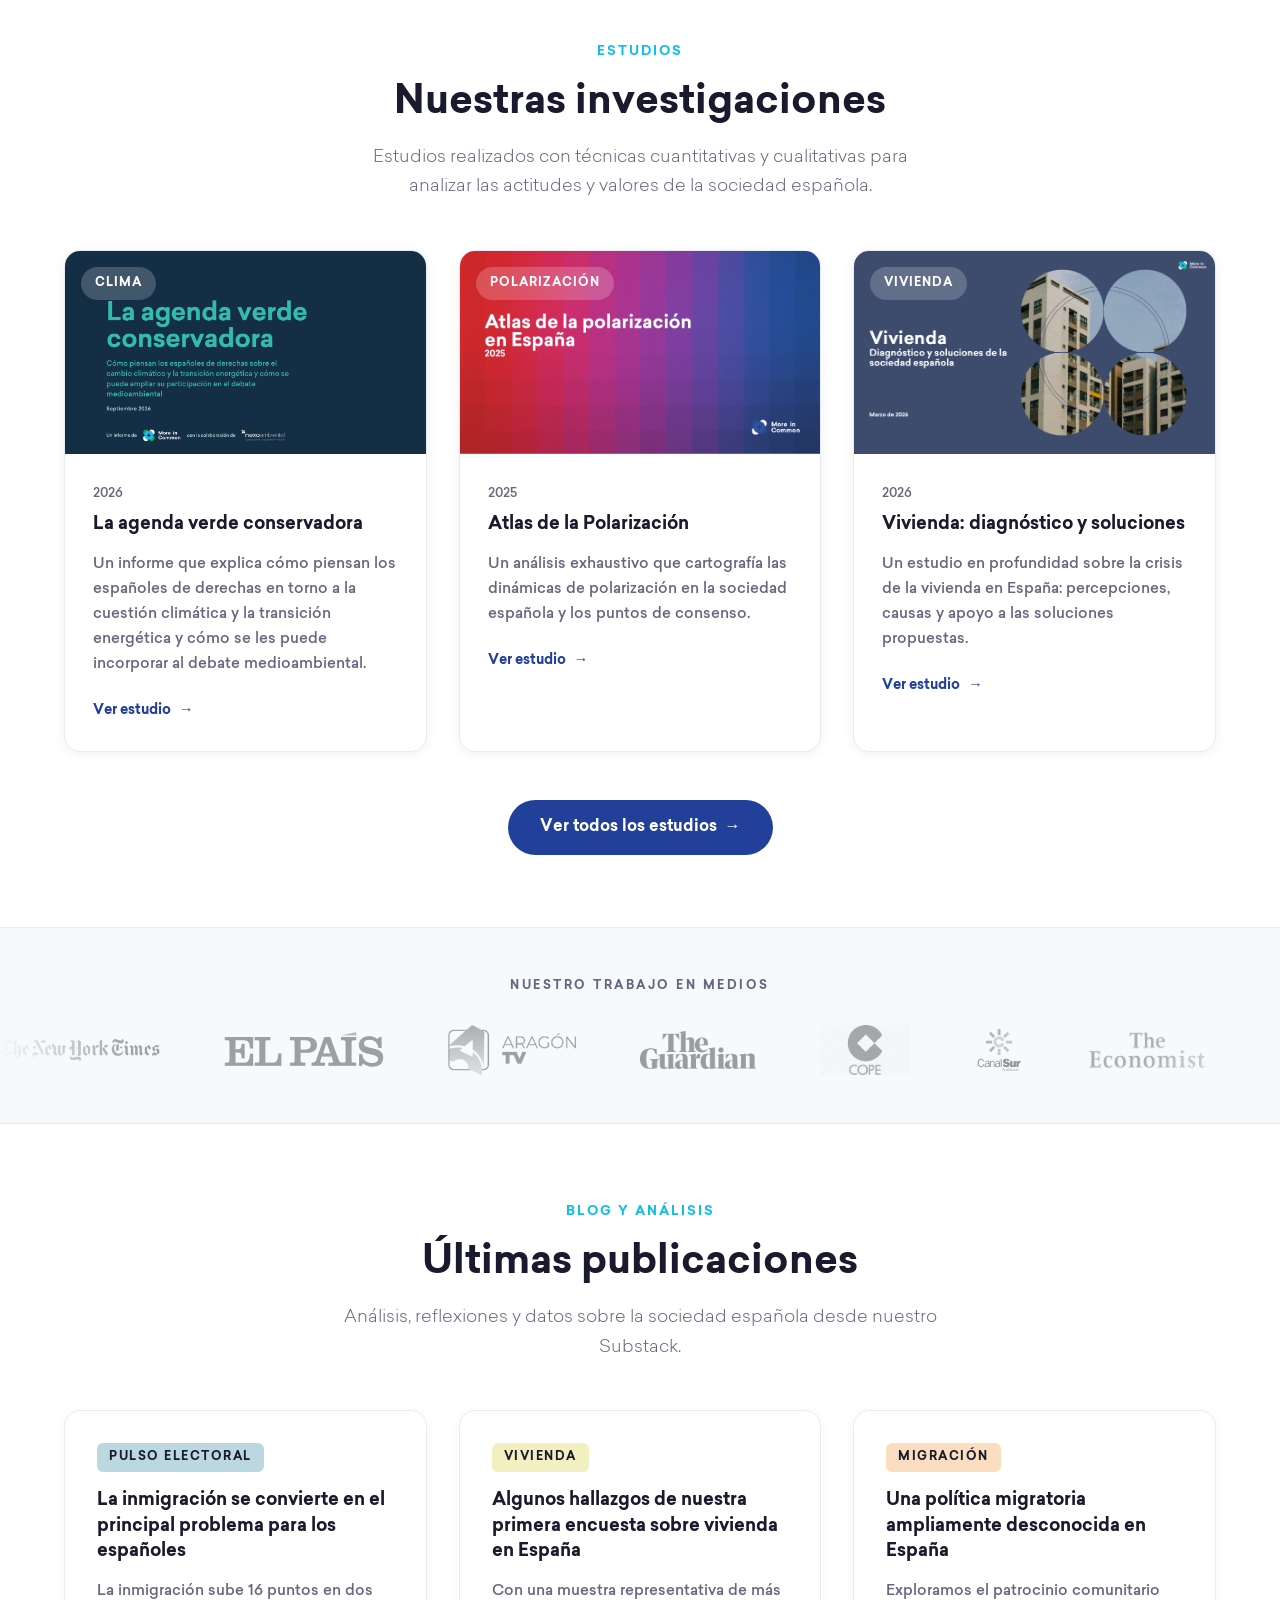
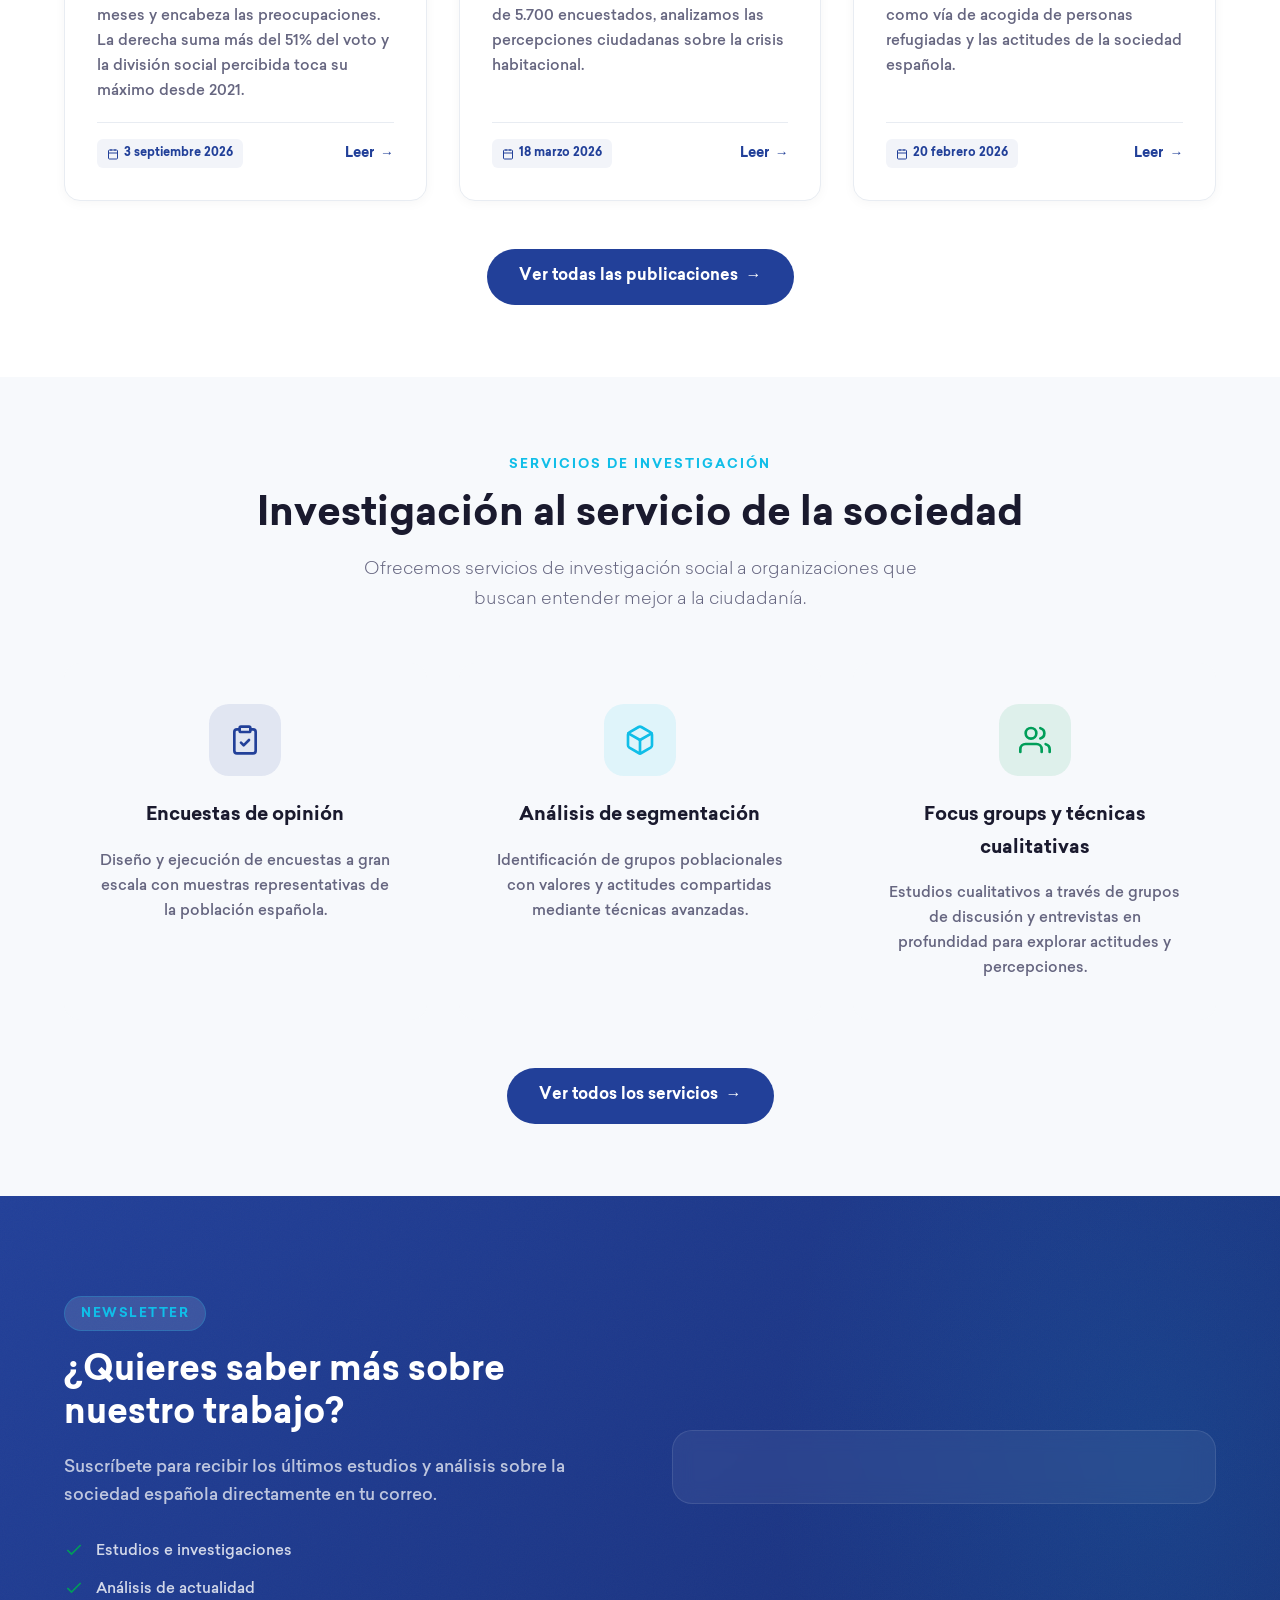
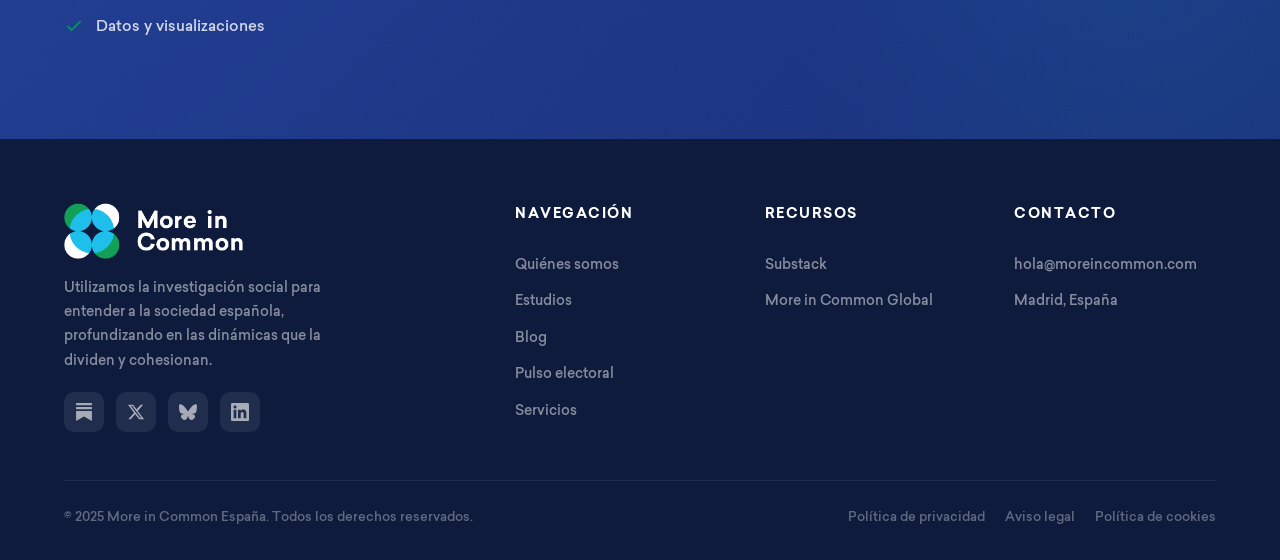
==== commit aecf0247: "Home: update mission, stats, featured studies; remove Jo Cox quote" ====
--- a/index.html
+++ b/index.html
@@ -54,7 +54,7 @@
           "addressLocality": "Madrid",
           "addressCountry": "ES"
         },
-        "foundingDate": "2017",
+        "foundingDate": "2024",
         "nonprofitStatus": "NonprofitType"
       },
       {
@@ -120,11 +120,7 @@
   <!-- ============ STATS BAR ============ -->
   <div class="stats-bar">
     <div class="stats-container">
-      <div class="stats-grid">
-        <div class="stat-item fade-in">
-          <div class="stat-number">7</div>
-          <div class="stat-label">Países donde operamos</div>
-        </div>
+      <div class="stats-grid stats-grid--three">
         <div class="stat-item fade-in">
           <div class="stat-number">10+</div>
           <div class="stat-label">Estudios publicados en España</div>
@@ -134,7 +130,7 @@
           <div class="stat-label">Encuestados en España</div>
         </div>
         <div class="stat-item fade-in">
-          <div class="stat-number">2017</div>
+          <div class="stat-number">2024</div>
           <div class="stat-label">Año de fundación</div>
         </div>
       </div>
@@ -144,24 +140,13 @@
   <!-- ============ NUESTRA MISIÓN ============ -->
   <section class="section about" id="mision" style="background: var(--color-off-white);">
     <div class="container">
-      <div class="about-grid">
+      <div class="about-grid" style="grid-template-columns: 1fr; max-width: 820px; margin: 0 auto;">
         <div class="about-content fade-in-left">
           <span class="section-tag">Nuestra misión</span>
-          <h3>Estudiamos la sociedad y combatimos la polarización</h3>
+          <h3>Estudiamos a la sociedad española en profundidad para superar las brechas de percepción</h3>
           <p>Somos una organización internacional sin ánimo de lucro y apartidista que trabaja para construir sociedades más unidas y resilientes. Mediante investigación rigurosa, identificamos las fuerzas que dividen y las que unen a las comunidades.</p>
           <p>En España, donde estamos constituidos como asociación, nos enfocamos en entender las actitudes, valores y experiencias de la ciudadanía para ofrecer evidencia útil a la sociedad civil, los medios y los actores institucionales. Además, aspiramos a democratizar la investigación sociológica y demoscópica de calidad para actores y personas que, a menudo, carecen del tiempo y los recursos para acceder a ella.</p>
           <a href="quienes-somos.html" class="btn btn-dark" style="margin-top: 24px;">Conoce al equipo <span>→</span></a>
-        </div>
-        <div class="about-visual fade-in-right">
-          <div class="quote-card-v2">
-            <div class="quote-mark">"</div>
-            <blockquote class="quote-text-v2">Tenemos más en común que aquello que nos divide</blockquote>
-            <div class="quote-attribution">
-              <div class="quote-line"></div>
-              <span class="quote-author-v2">Jo Cox</span>
-              <span class="quote-year">Parlamento británico, 2015</span>
-            </div>
-          </div>
         </div>
       </div>
     </div>
@@ -176,6 +161,18 @@
         <p class="section-subtitle">Estudios realizados con técnicas cuantitativas y cualitativas para analizar las actitudes y valores de la sociedad española.</p>
       </div>
       <div class="studies-grid">
+        <div class="study-card fade-in">
+          <div class="study-card-image">
+            <img src="images/estudios/agenda-verde-conservadora.png" alt="La agenda verde conservadora">
+            <span class="study-category">Clima</span>
+          </div>
+          <div class="study-card-content">
+            <span class="study-date">2026</span>
+            <h3>La agenda verde conservadora</h3>
+            <p>Un informe que explica cómo piensan los españoles de derechas en torno a la cuestión climática y la transición energética y cómo se les puede incorporar al debate medioambiental.</p>
+            <a href="estudios.html" class="study-link">Ver estudio <span class="arrow">→</span></a>
+          </div>
+        </div>
         <div class="study-card fade-in">
           <div class="study-card-image">
             <img src="images/estudios/atlas-polarizacion.png" alt="Atlas de la Polarización">
@@ -197,18 +194,6 @@
             <span class="study-date">2026</span>
             <h3>Vivienda: diagnóstico y soluciones</h3>
             <p>Un estudio en profundidad sobre la crisis de la vivienda en España: percepciones, causas y apoyo a las soluciones propuestas.</p>
-            <a href="estudios.html" class="study-link">Ver estudio <span class="arrow">→</span></a>
-          </div>
-        </div>
-        <div class="study-card fade-in">
-          <div class="study-card-image">
-            <img src="images/estudios/percepciones-inmigracion.png" alt="Percepciones en torno a la inmigración">
-            <span class="study-category">Migración</span>
-          </div>
-          <div class="study-card-content">
-            <span class="study-date">2025</span>
-            <h3>Percepciones en torno a la inmigración</h3>
-            <p>Europe Talks Migration: el primer estudio de opinión pública que realizamos sobre las percepciones y actitudes en torno a la inmigración en España.</p>
             <a href="estudios.html" class="study-link">Ver estudio <span class="arrow">→</span></a>
           </div>
         </div>
--- a/css/styles.css
+++ b/css/styles.css
@@ -796,6 +796,26 @@
   background: var(--color-white);
 }
 
+.studies-notice {
+  margin-bottom: 32px;
+  text-align: center;
+}
+
+.studies-notice p {
+  color: var(--color-text-light);
+  font-size: 0.85rem;
+  margin: 0;
+}
+
+.studies-notice a {
+  color: var(--color-text-light);
+  text-decoration: underline;
+}
+
+.studies-notice a:hover {
+  color: var(--color-primary);
+}
+
 .studies-grid {
   display: grid;
   grid-template-columns: repeat(3, 1fr);
@@ -818,7 +838,9 @@
 }
 
 .study-card-image {
-  height: 220px;
+  /* Las portadas son apaisadas (~16:9). Con una altura fija la caja cambiaba de
+     proporcion segun el ancho de columna y recortaba los titulos. */
+  aspect-ratio: 16 / 9;
   position: relative;
   overflow: hidden;
 }
@@ -1962,3 +1984,24 @@
   0%, 50% { opacity: 1; }
   51%, 100% { opacity: 0; }
 }
+
+/* --- STATS BAR: three items --- */
+.stats-grid--three {
+  grid-template-columns: repeat(3, 1fr);
+}
+
+@media (max-width: 1024px) {
+  .stats-grid--three .stat-item:nth-child(2)::after {
+    display: block;
+  }
+}
+
+@media (max-width: 600px) {
+  .stats-grid--three {
+    grid-template-columns: 1fr;
+  }
+
+  .stats-grid--three .stat-item::after {
+    display: none !important;
+  }
+}
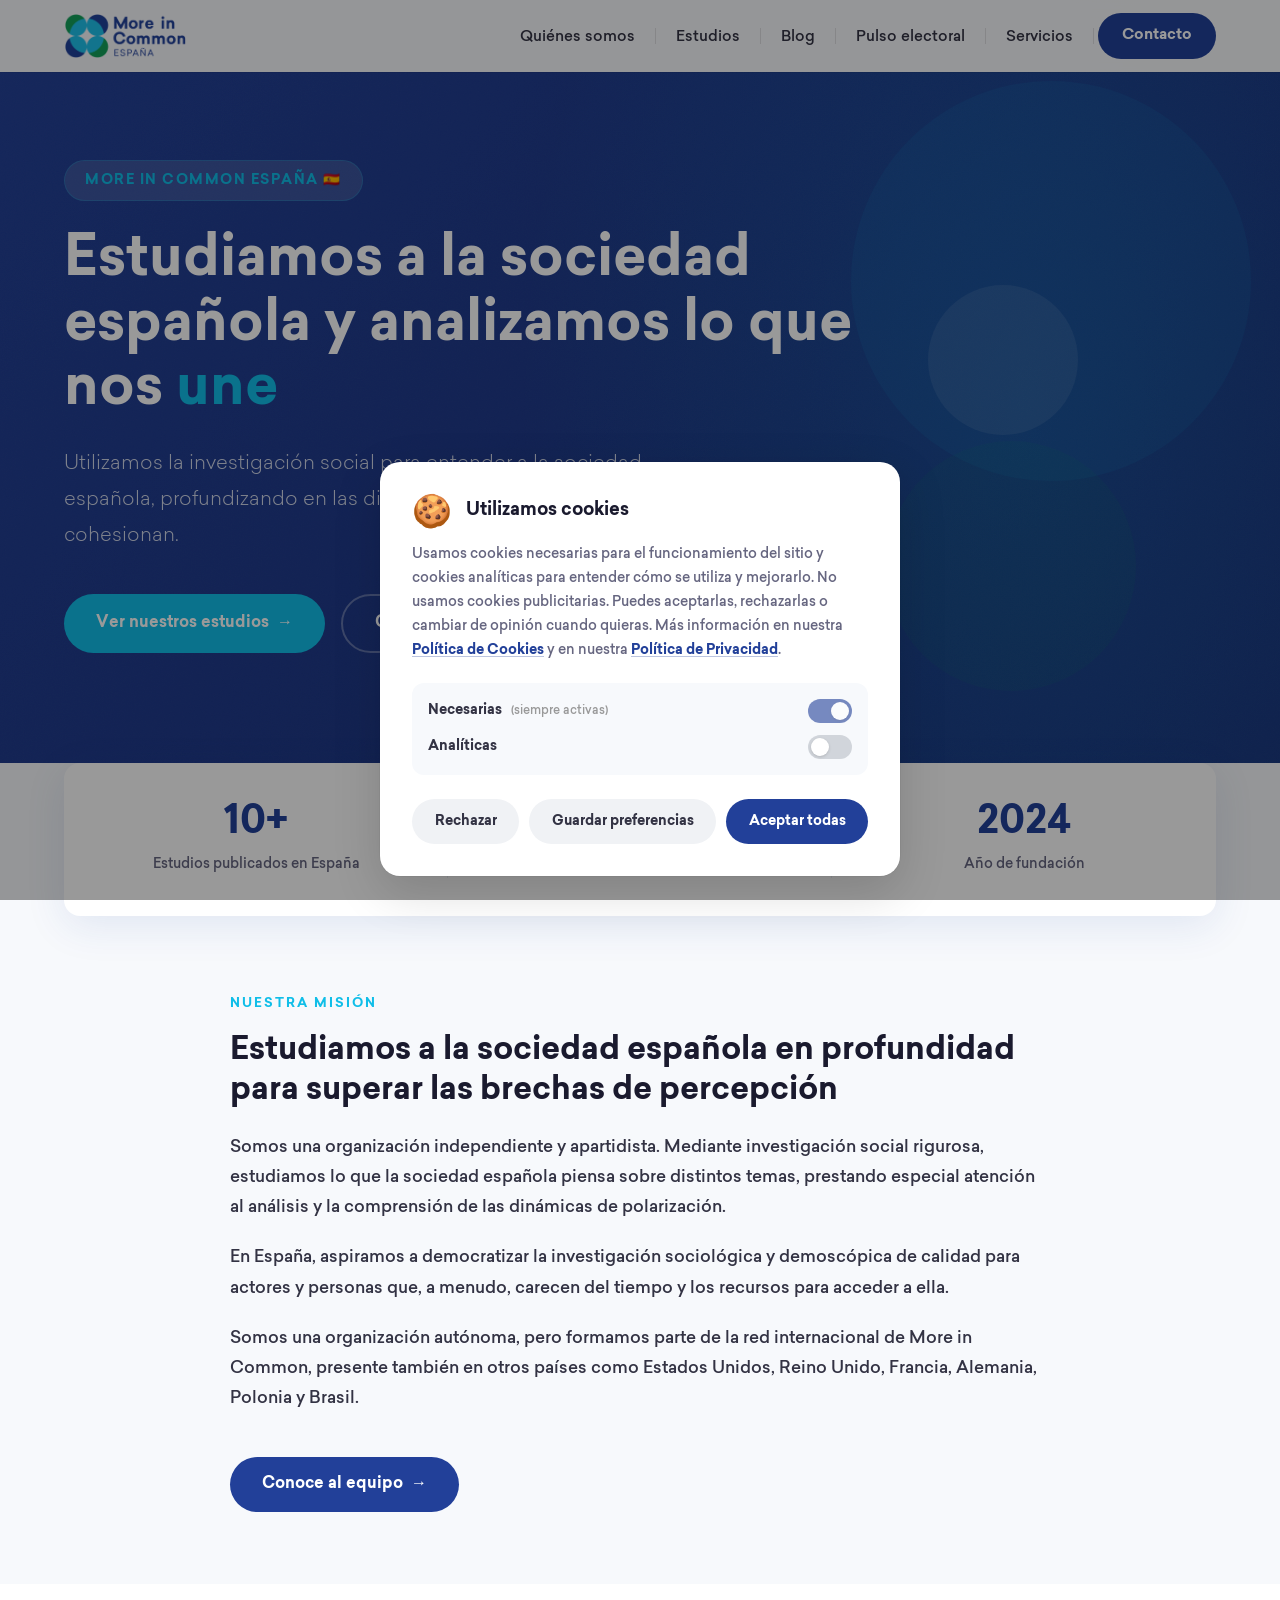
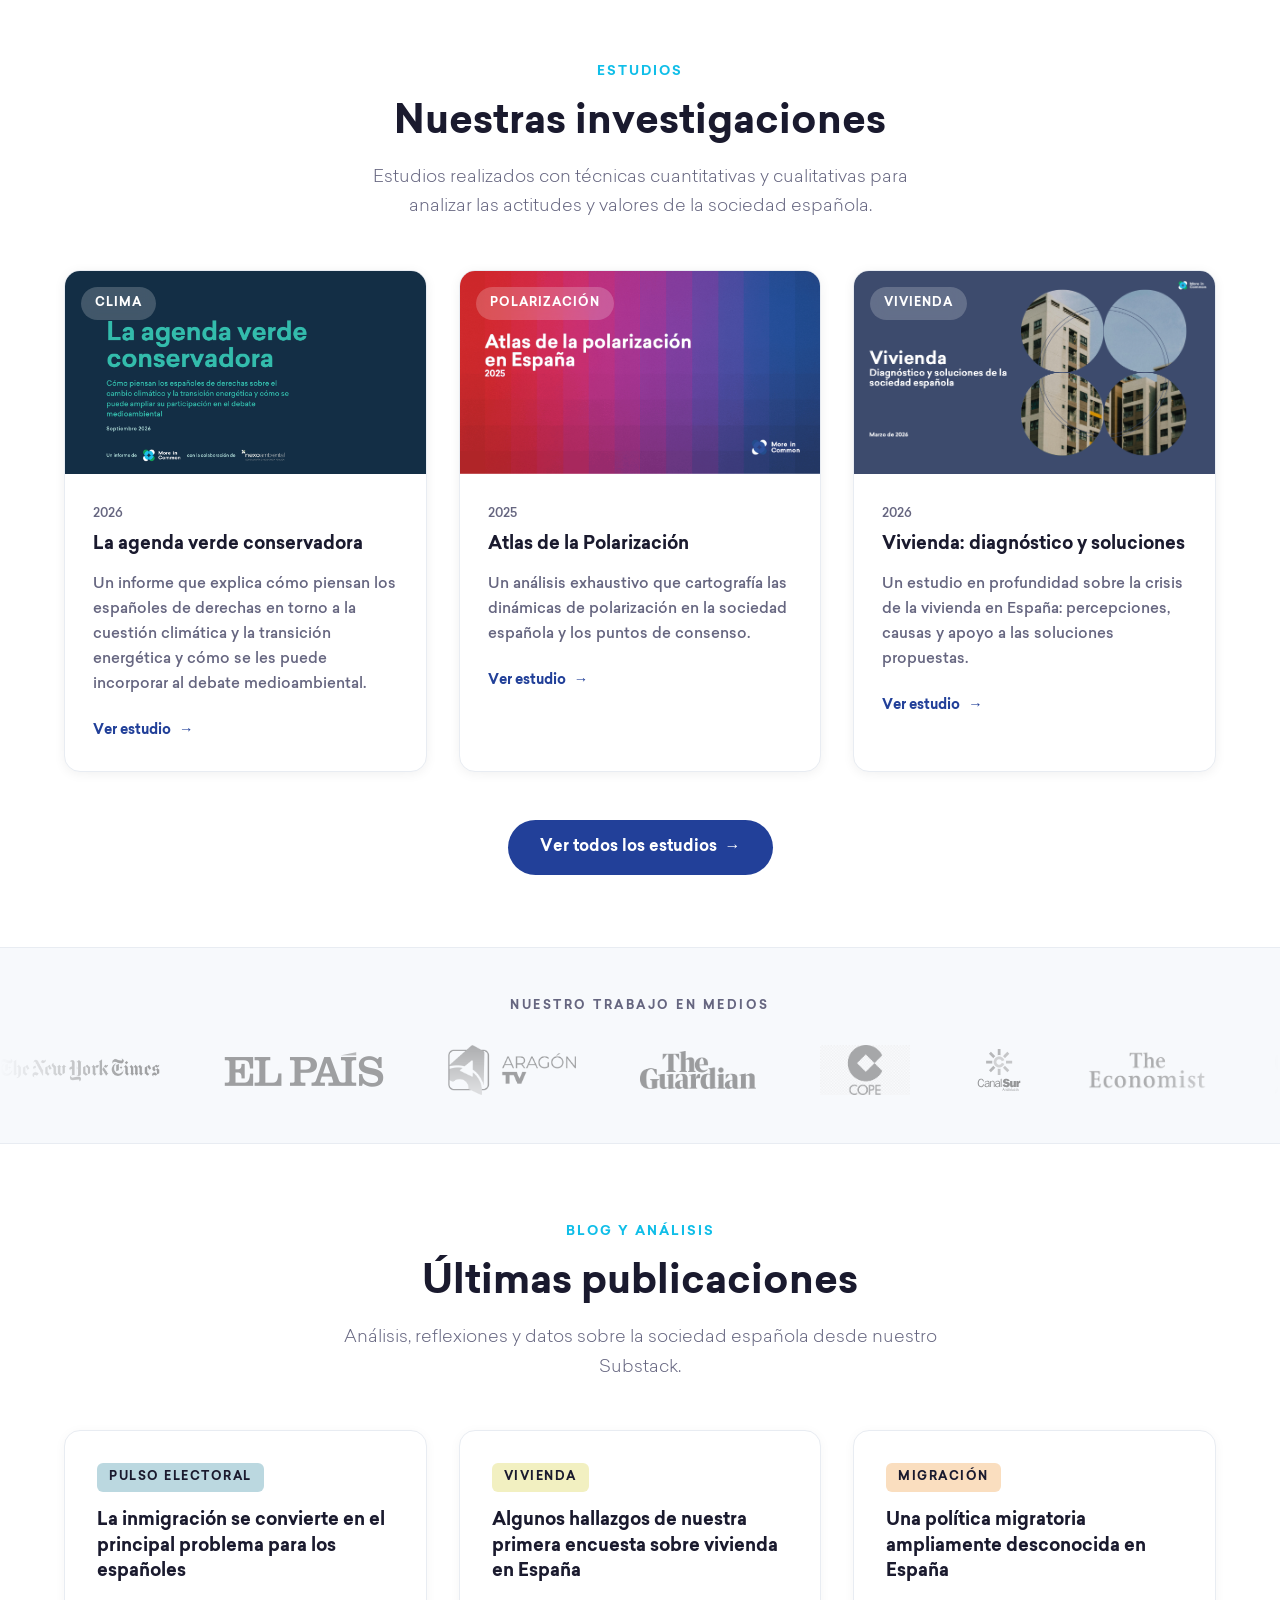
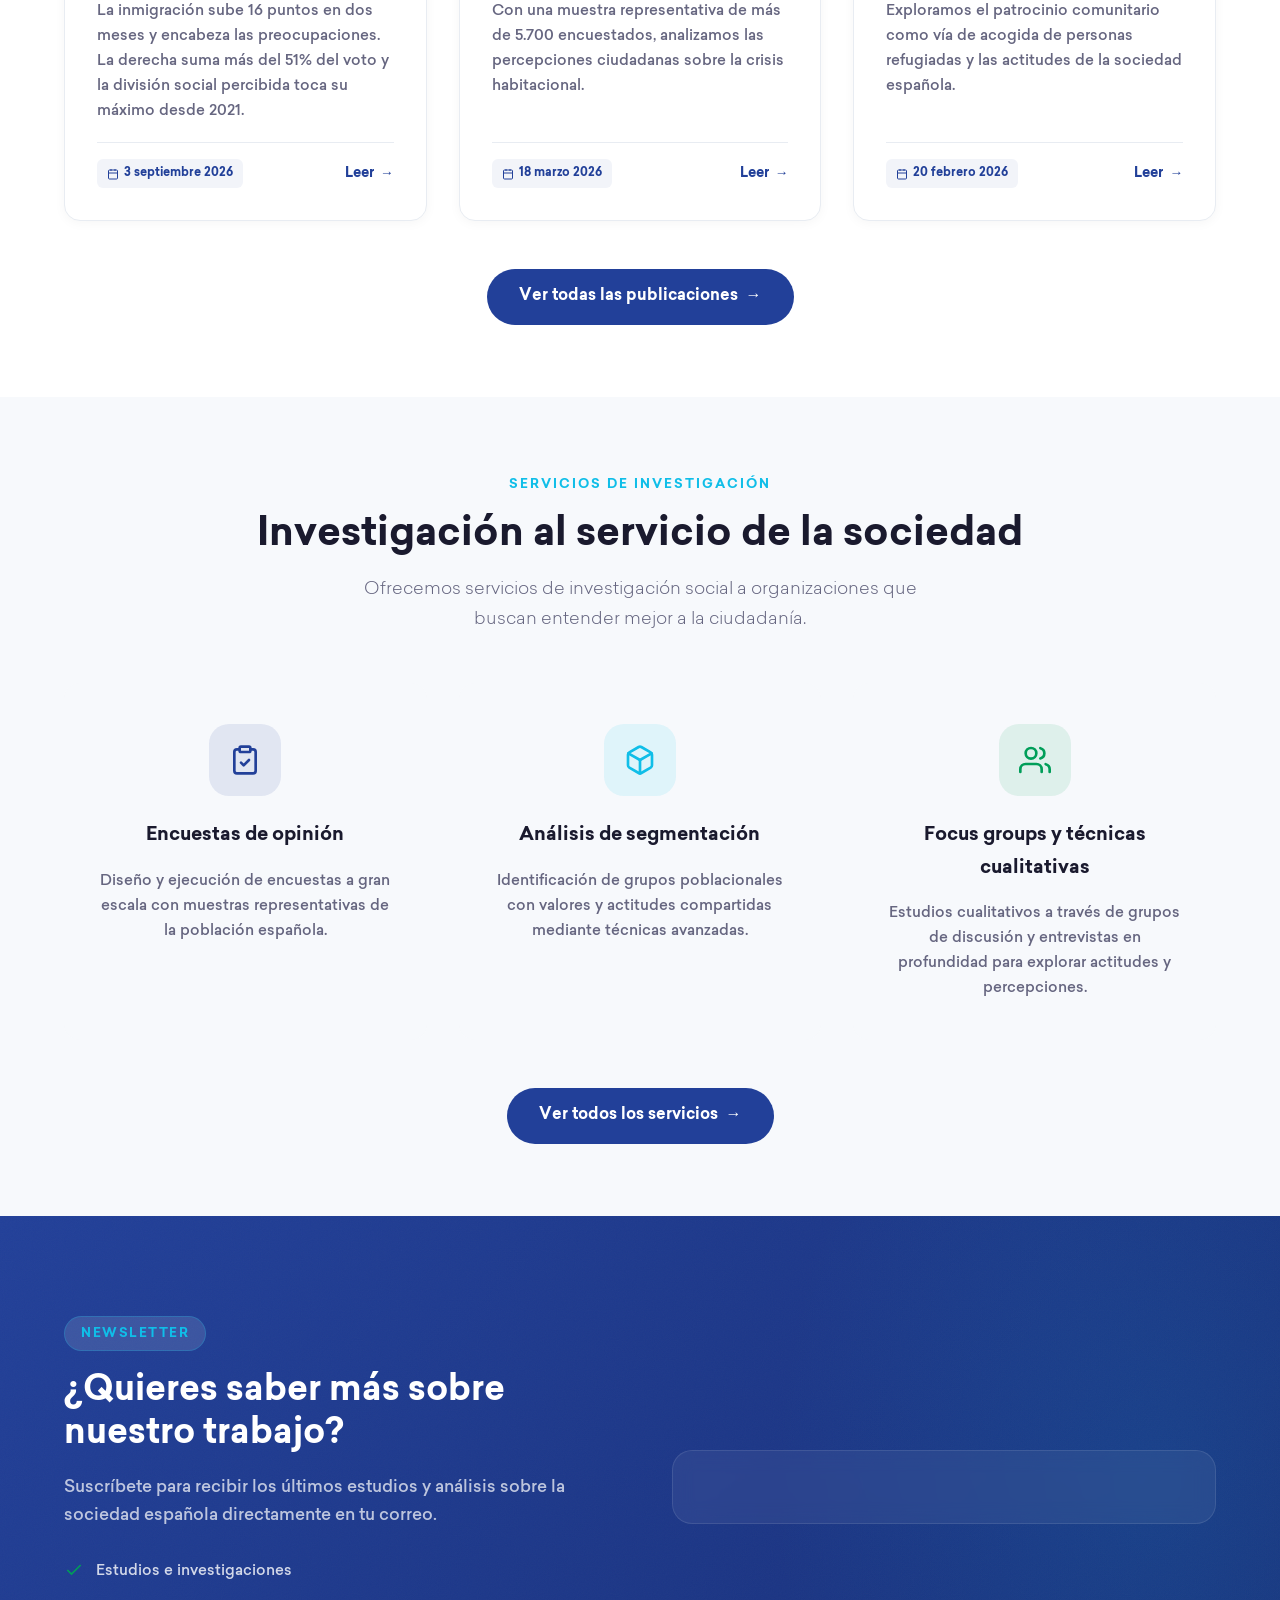
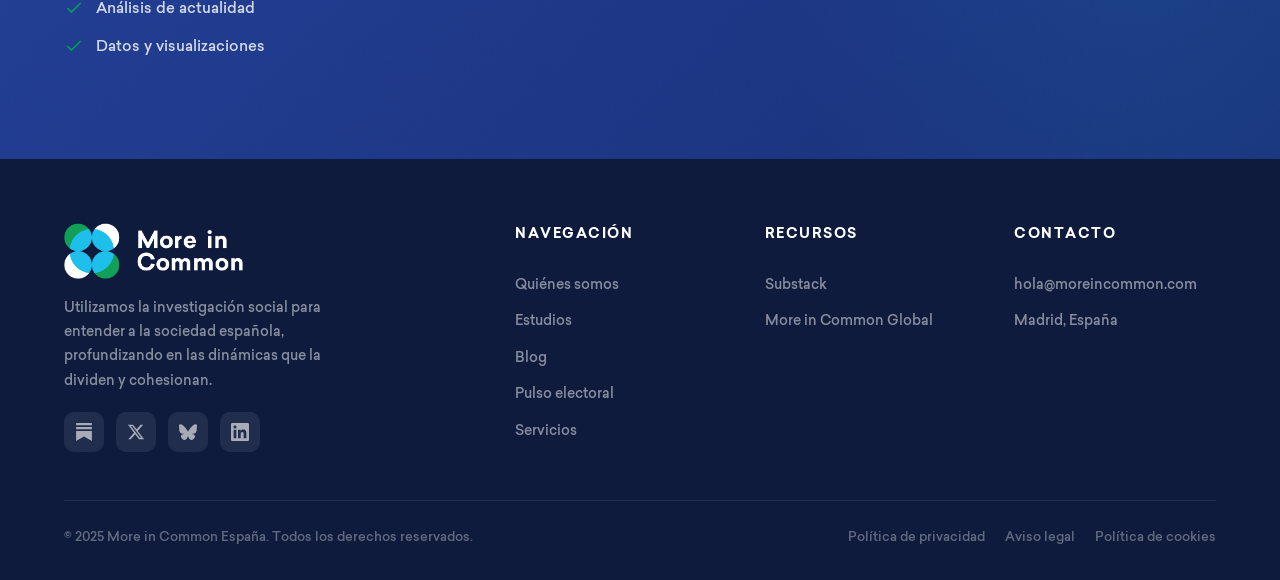
==== commit bde5cbe4: "Home: rewrite Nuestra misión text" ====
--- a/index.html
+++ b/index.html
@@ -144,8 +144,9 @@
         <div class="about-content fade-in-left">
           <span class="section-tag">Nuestra misión</span>
           <h3>Estudiamos a la sociedad española en profundidad para superar las brechas de percepción</h3>
-          <p>Somos una organización internacional sin ánimo de lucro y apartidista que trabaja para construir sociedades más unidas y resilientes. Mediante investigación rigurosa, identificamos las fuerzas que dividen y las que unen a las comunidades.</p>
-          <p>En España, donde estamos constituidos como asociación, nos enfocamos en entender las actitudes, valores y experiencias de la ciudadanía para ofrecer evidencia útil a la sociedad civil, los medios y los actores institucionales. Además, aspiramos a democratizar la investigación sociológica y demoscópica de calidad para actores y personas que, a menudo, carecen del tiempo y los recursos para acceder a ella.</p>
+          <p>Somos una organización independiente y apartidista. Mediante investigación social rigurosa, estudiamos lo que la sociedad española piensa sobre distintos temas, prestando especial atención al análisis y la comprensión de las dinámicas de polarización.</p>
+          <p>En España, aspiramos a democratizar la investigación sociológica y demoscópica de calidad para actores y personas que, a menudo, carecen del tiempo y los recursos para acceder a ella.</p>
+          <p>Somos una organización autónoma, pero formamos parte de la red internacional de More in Common, presente también en otros países como Estados Unidos, Reino Unido, Francia, Alemania, Polonia y Brasil.</p>
           <a href="quienes-somos.html" class="btn btn-dark" style="margin-top: 24px;">Conoce al equipo <span>→</span></a>
         </div>
       </div>
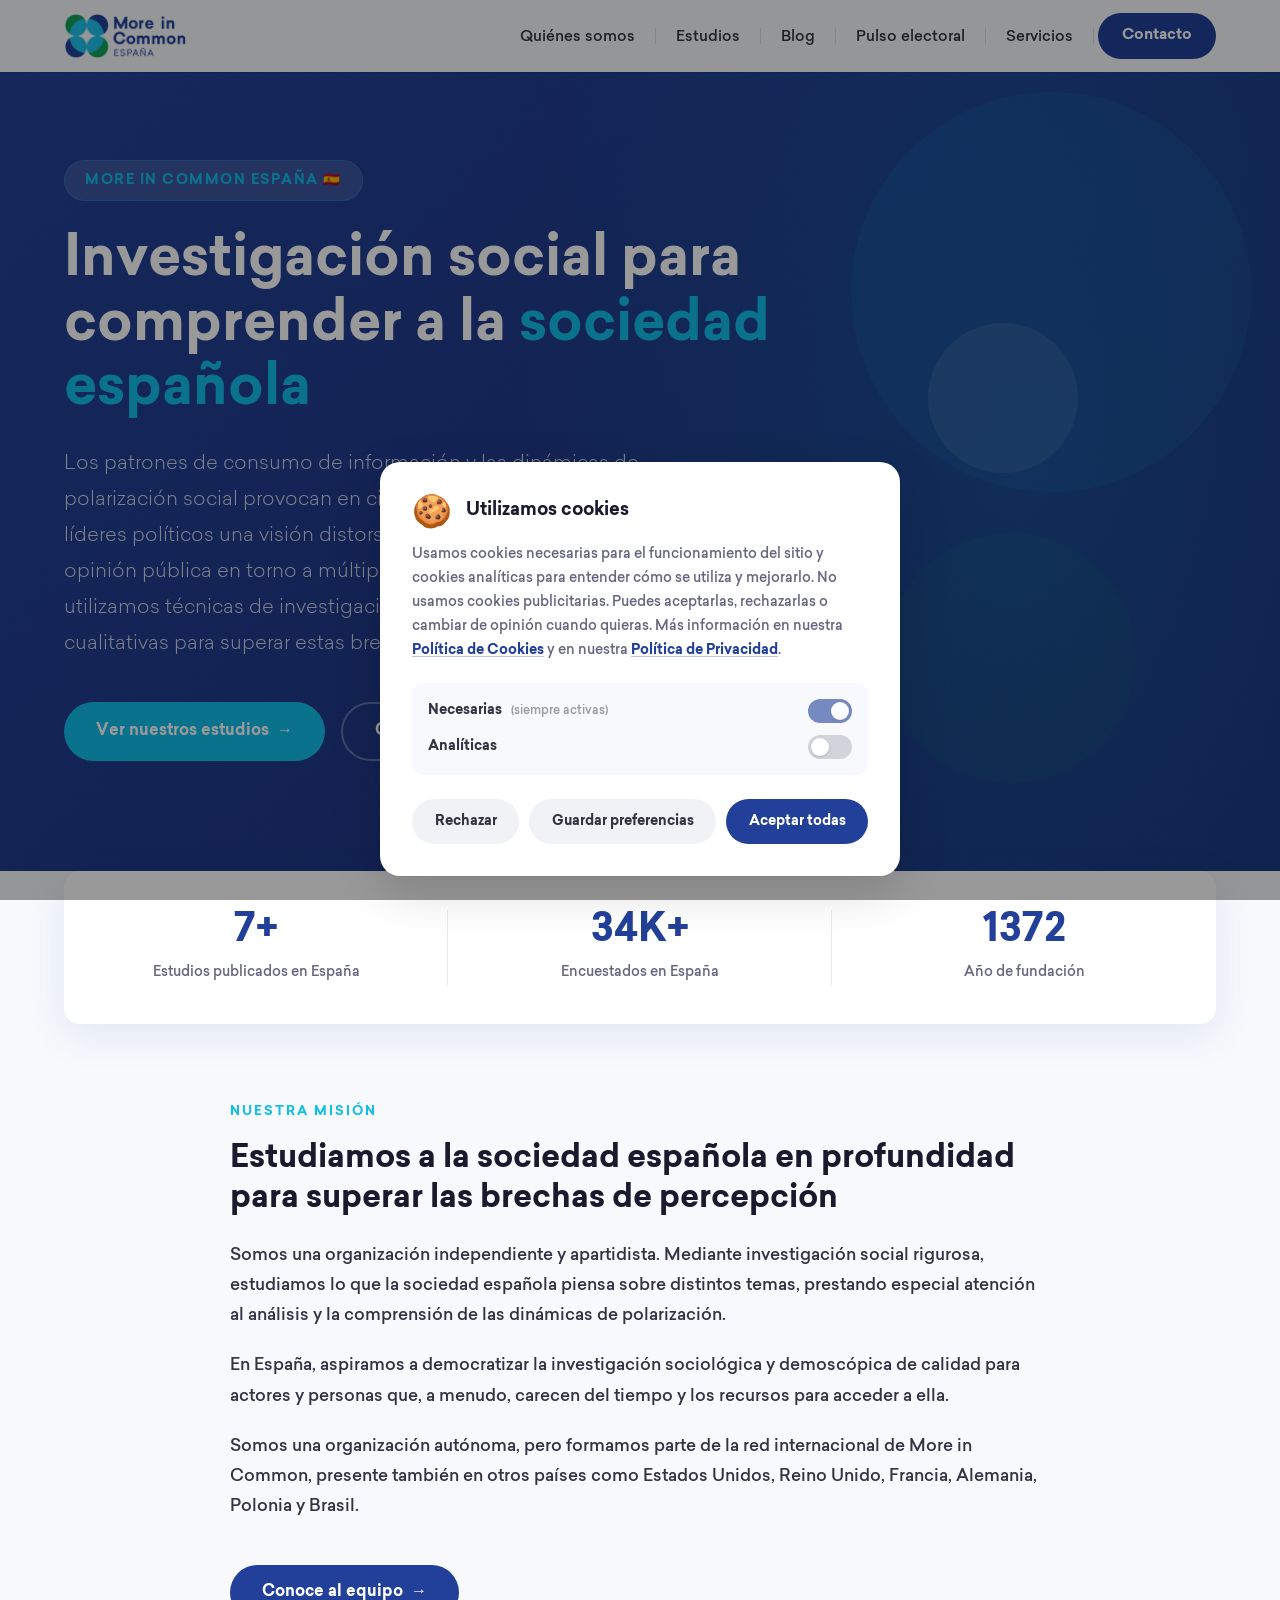
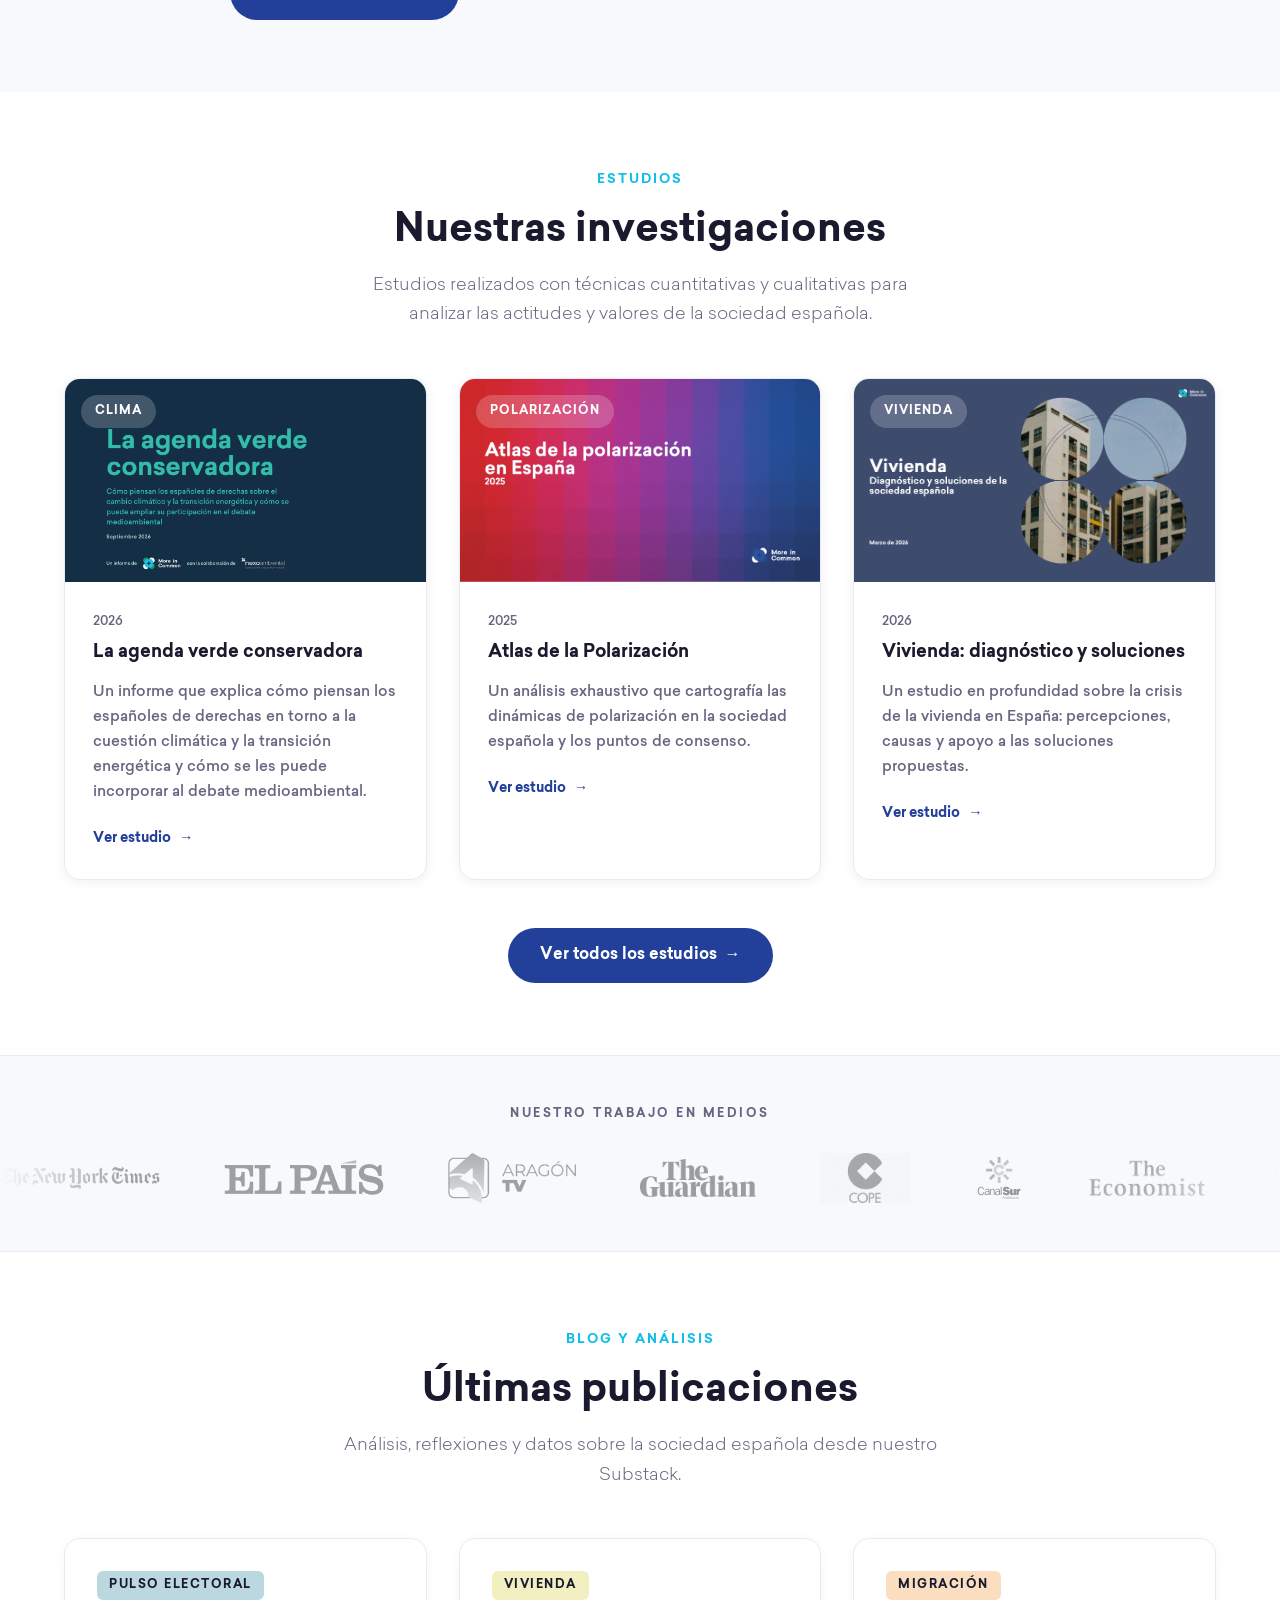
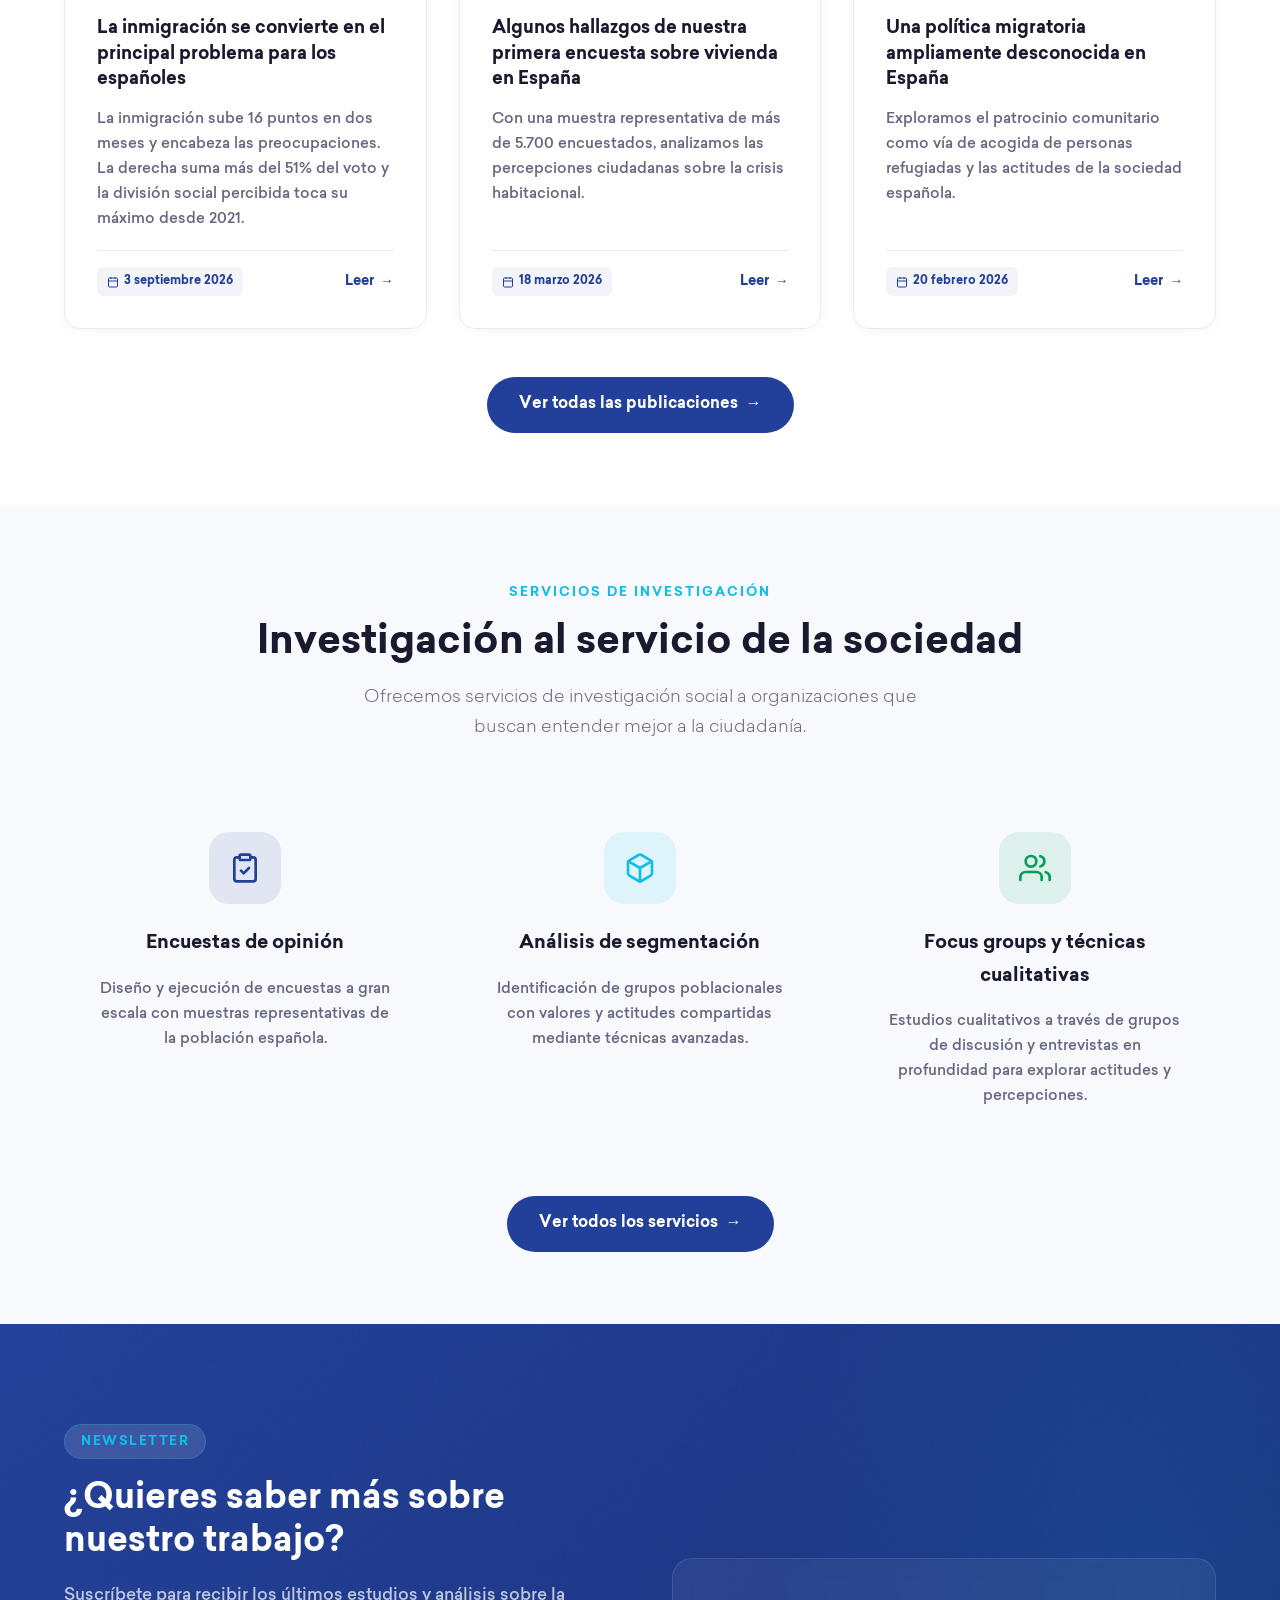
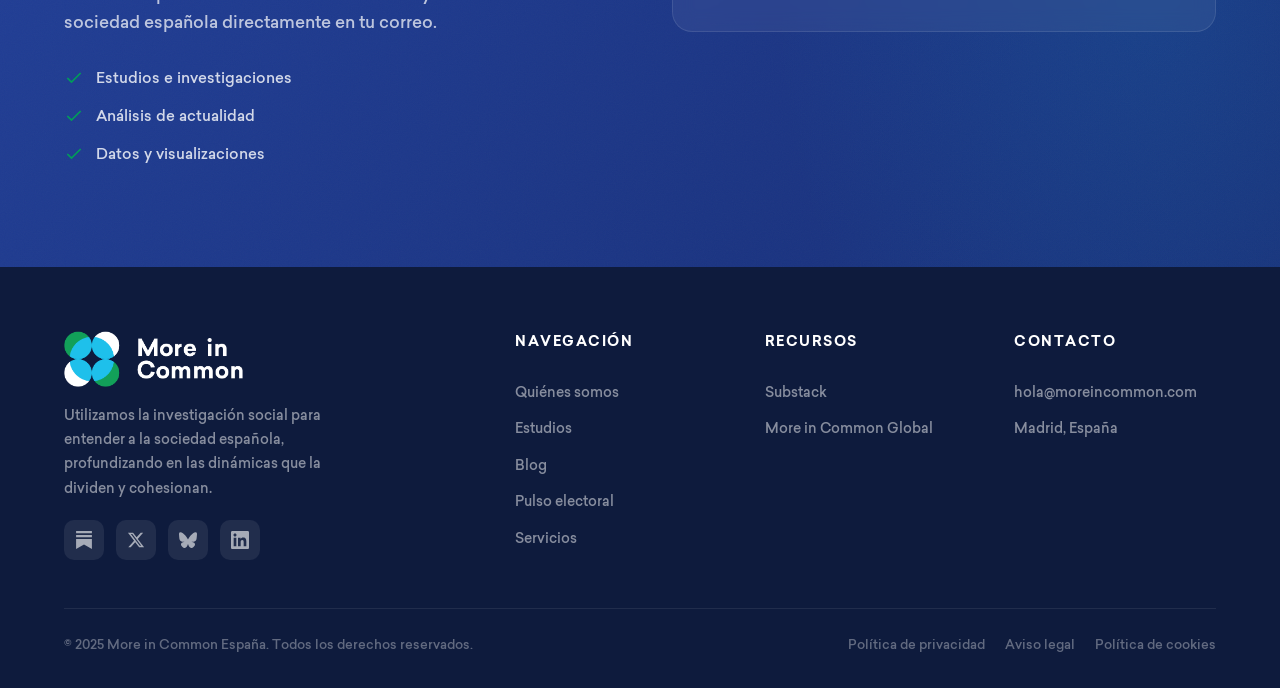
==== commit 6815f80b: "Home: new hero title and text" ====
--- a/index.html
+++ b/index.html
@@ -102,8 +102,8 @@
     <div class="container">
       <div class="hero-content">
         <span class="hero-label">More in Common España 🇪🇸</span>
-        <h1>Estudiamos a la sociedad española y analizamos lo que nos <span class="highlight">une</span></h1>
-        <p>Utilizamos la investigación social para entender a la sociedad española, profundizando en las dinámicas que la dividen y cohesionan.</p>
+        <h1>Investigación social para comprender a la <span class="highlight">sociedad española</span></h1>
+        <p>Los patrones de consumo de información y las dinámicas de polarización social provocan en ciudadanos, organizaciones y líderes políticos una visión distorsionada de dónde está la opinión pública en torno a múltiples temas. En More in Common utilizamos técnicas de investigación social cuantitativas y cualitativas para superar estas brechas de percepción.</p>
         <div class="hero-buttons">
           <a href="estudios.html" class="btn btn-primary">Ver nuestros estudios <span>→</span></a>
           <a href="quienes-somos.html" class="btn btn-outline">Conócenos</a>
